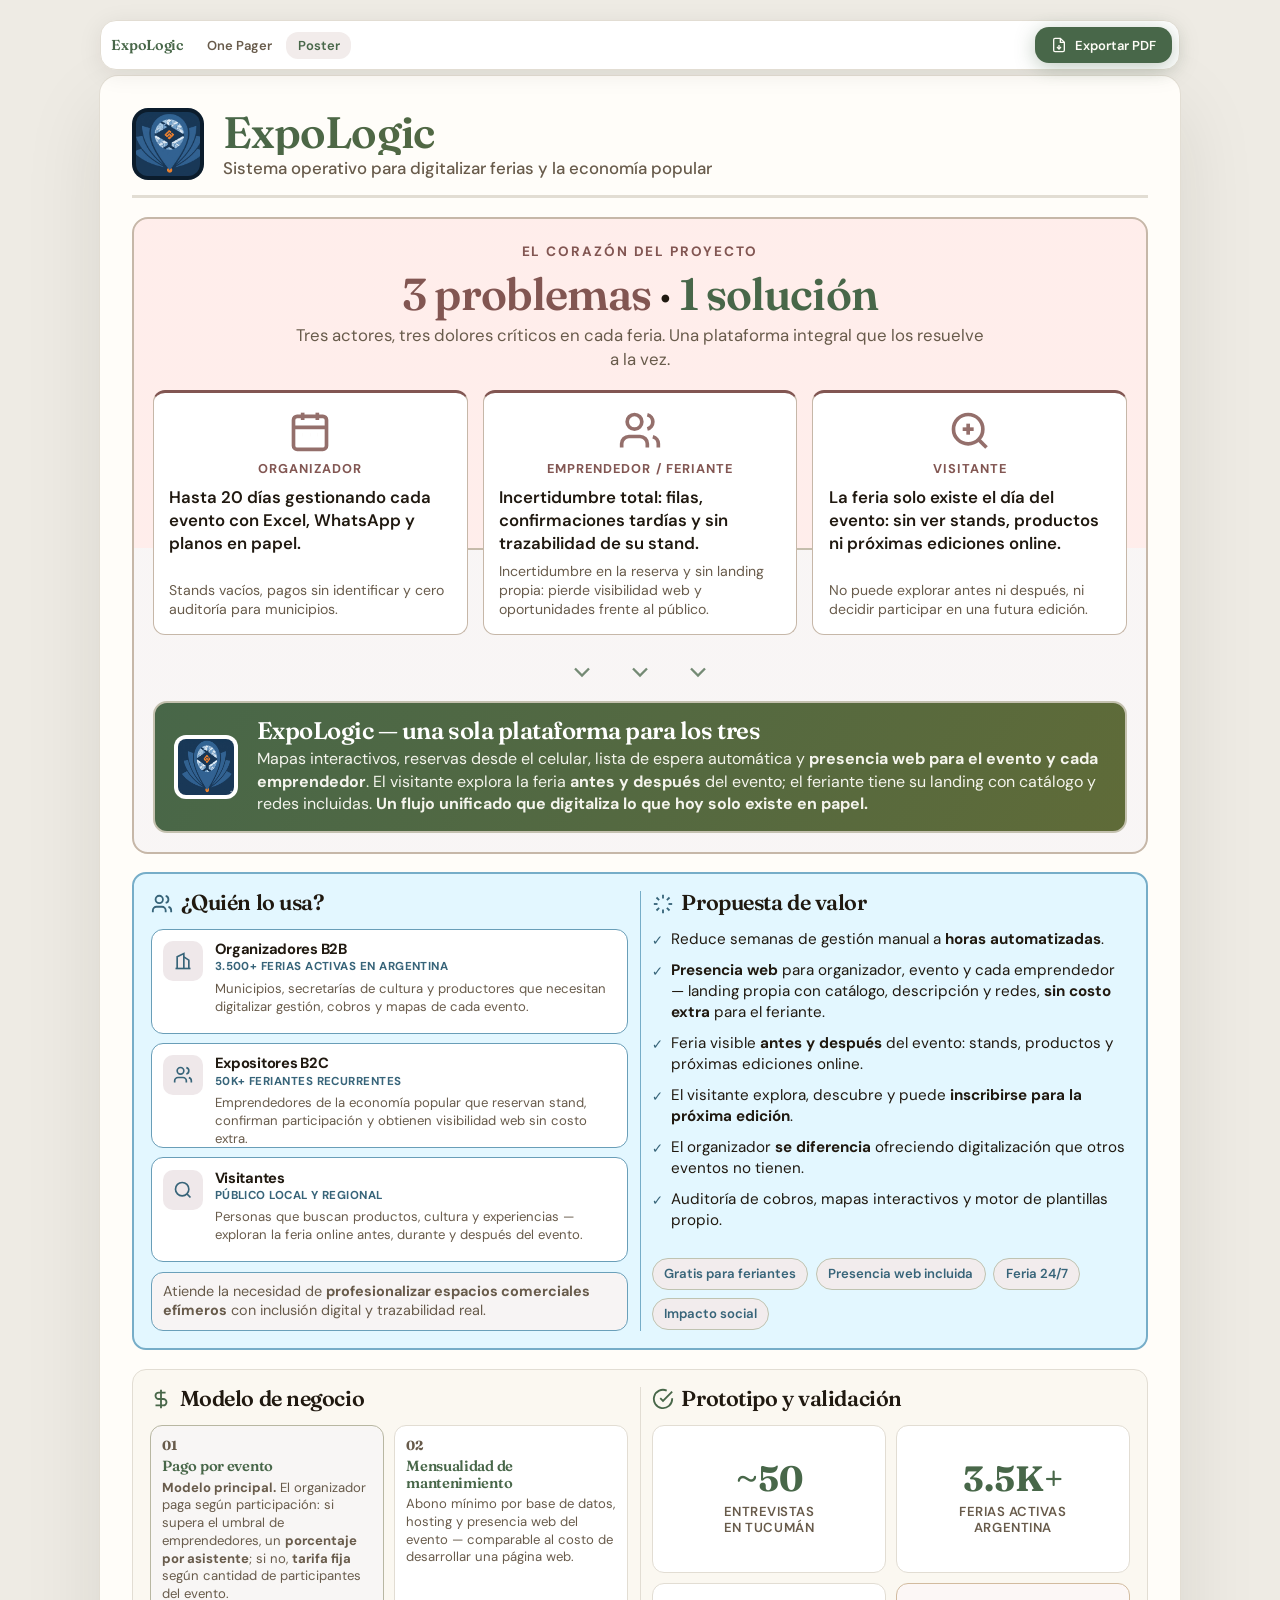
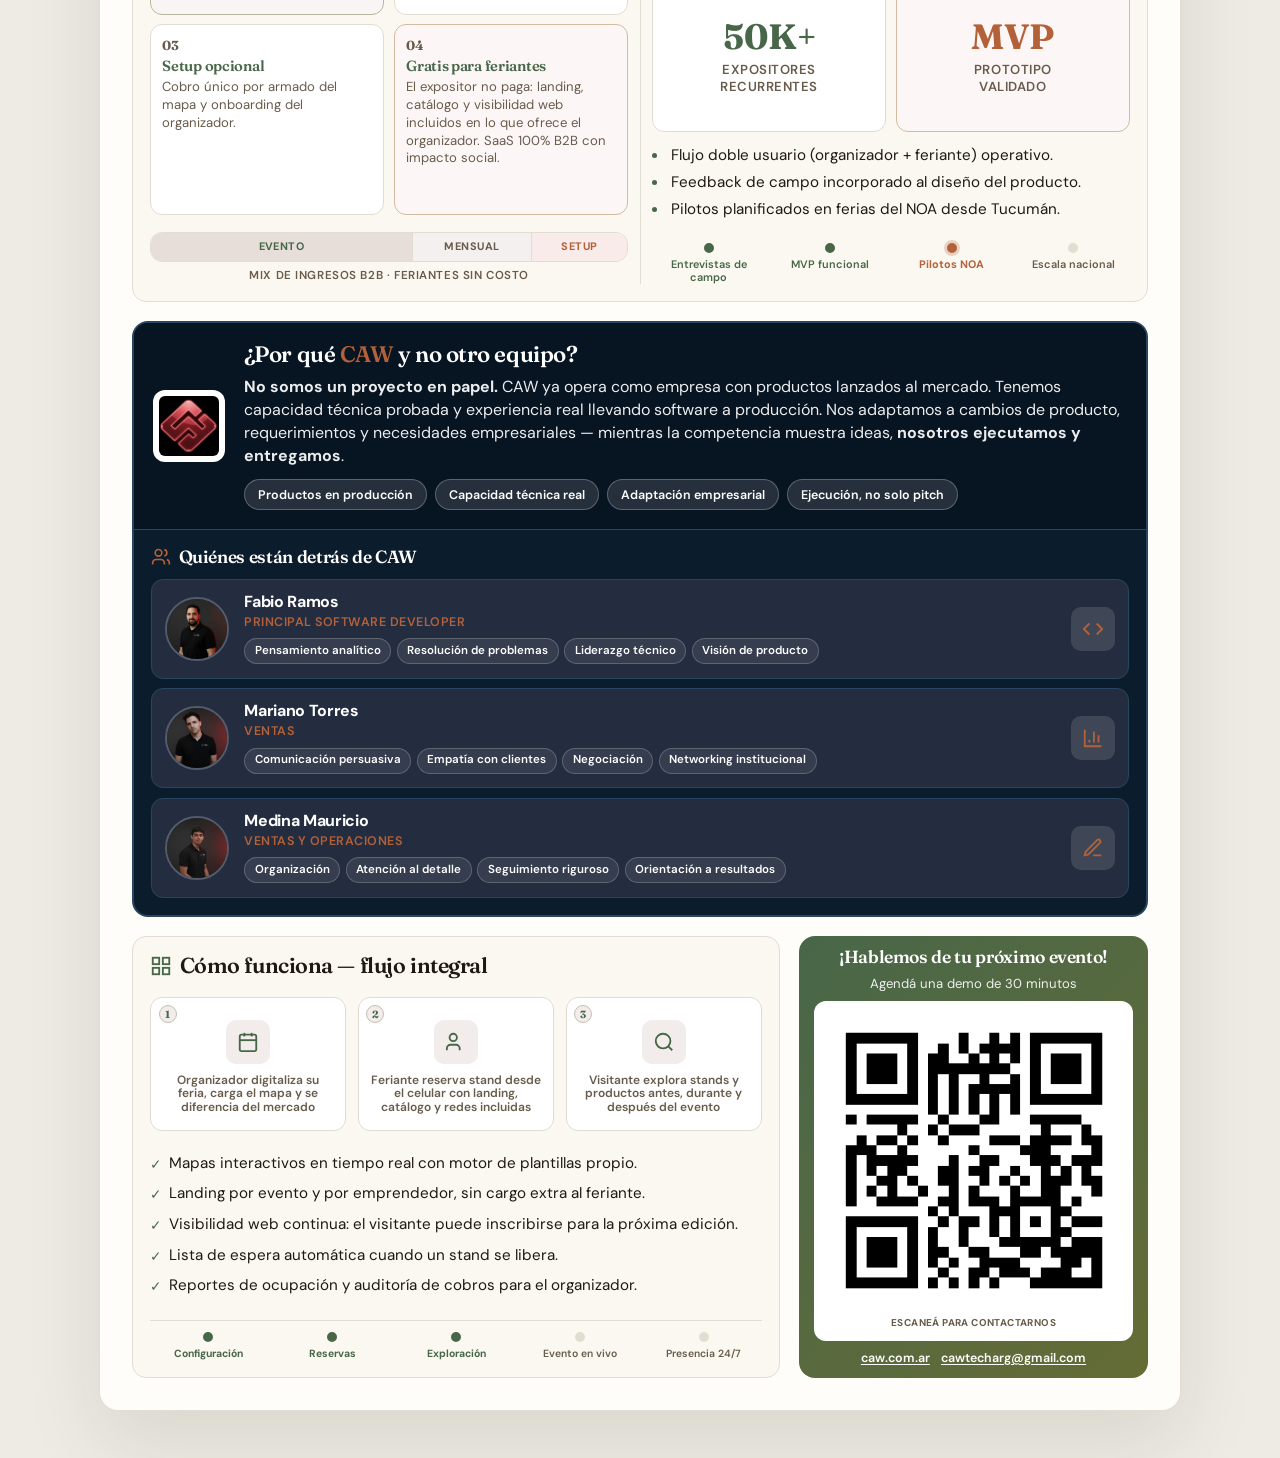
==== poster.html @ 7e73de03 "Add document navigation and export modal functionality for PDF generation Introduced a new navigatio" ====
<!DOCTYPE html>
<html lang="es">
<head>
  <meta charset="UTF-8" />
  <meta name="viewport" content="width=device-width, initial-scale=1.0" />
  <title>ExpoLogic — Poster | CAW</title>
  <meta name="description" content="Poster ExpoLogic: 3 problemas, 1 solución. Plataforma SaaS para digitalizar ferias y la economía popular." />
  <link rel="preconnect" href="https://fonts.googleapis.com" />
  <link rel="preconnect" href="https://fonts.gstatic.com" crossorigin />
  <link href="https://fonts.googleapis.com/css2?family=DM+Sans:ital,opsz,wght@0,9..40,400;0,9..40,500;0,9..40,600;0,9..40,700;1,9..40,400&family=Fraunces:opsz,wght@9..144,500;9..144,600;9..144,700&display=swap" rel="stylesheet" />
  <link rel="stylesheet" href="poster.css" />
  <link rel="stylesheet" href="doc-toolbar.css" />
</head>
<body class="doc-page doc-page--poster">
  <nav class="doc-nav no-print" aria-label="Navegación ExpoLogic">
    <div class="doc-nav__inner">
      <a href="index.html" class="doc-nav__brand">ExpoLogic</a>
      <div class="doc-nav__links">
        <a href="index.html" class="doc-nav__link">One Pager</a>
        <a href="poster.html" class="doc-nav__link doc-nav__link--active">Poster</a>
      </div>
      <button type="button" class="doc-btn doc-btn--primary doc-nav__export" id="openExportModal" aria-haspopup="dialog">
        <svg width="16" height="16" viewBox="0 0 24 24" fill="none" stroke="currentColor" stroke-width="2" aria-hidden="true">
          <path d="M14 2H6a2 2 0 0 0-2 2v16a2 2 0 0 0 2 2h12a2 2 0 0 0 2-2V8z"/>
          <polyline points="14 2 14 8 20 8"/>
          <line x1="12" y1="18" x2="12" y2="12"/>
          <polyline points="9 15 12 18 15 15"/>
        </svg>
        Exportar PDF
      </button>
    </div>
  </nav>

  <div class="export-modal no-print" id="exportModal" hidden aria-hidden="true">
    <div class="export-modal__backdrop" data-close-modal aria-hidden="true"></div>
    <div class="export-modal__dialog" role="dialog" aria-modal="true" aria-labelledby="exportModalTitle">
      <h2 class="export-modal__title" id="exportModalTitle">Exportar a PDF</h2>
      <p class="export-modal__lead">Seleccioná qué documento querés imprimir o guardar como PDF.</p>
      <fieldset class="export-modal__options">
        <legend class="sr-only">Documento a exportar</legend>
        <label class="export-modal__option">
          <input type="radio" name="exportTarget" value="one-pager" />
          <span class="export-modal__option-text">
            <strong>One Pager</strong>
            <span>Formato A4 · Resumen ejecutivo</span>
          </span>
        </label>
        <label class="export-modal__option">
          <input type="radio" name="exportTarget" value="poster" />
          <span class="export-modal__option-text">
            <strong>Poster</strong>
            <span>80×110 cm · Presentación visual</span>
          </span>
        </label>
        <label class="export-modal__option">
          <input type="radio" name="exportTarget" value="both" />
          <span class="export-modal__option-text">
            <strong>Ambos documentos</strong>
            <span>Imprime el One Pager y el Poster en secuencia</span>
          </span>
        </label>
      </fieldset>
      <div class="export-modal__actions">
        <button type="button" class="doc-btn doc-btn--secondary" data-close-modal>Cerrar</button>
        <button type="button" class="doc-btn doc-btn--primary" id="confirmExport">Descargar</button>
      </div>
    </div>
  </div>

  <div class="doc-viewport doc-viewport--poster">
    <main class="poster" id="poster">

      <!-- 1. Nombre del proyecto + Equipo -->
      <header class="poster-header reveal">
        <div class="poster-header__logo-wrap">
          <img src="assets/logo.png" alt="Logo ExpoLogic" class="poster-header__logo" width="64" height="64" decoding="sync" />
        </div>
        <div class="poster-header__brand">
          <h1 class="poster-header__title">ExpoLogic</h1>
          <p class="poster-header__tagline">Sistema operativo para digitalizar ferias y la economía popular</p>
        </div>
      </header>

      <!-- 2. HERO: 3 problemas · 1 solución -->
      <section class="hero-problems reveal" aria-labelledby="hero-problems-heading">
        <span class="hero-problems__badge">El corazón del proyecto</span>
        <h2 id="hero-problems-heading" class="hero-problems__headline">
          <em>3 problemas</em> · <strong class="hero-problems__solution">1 solución</strong>
        </h2>
        <p class="hero-problems__sub">
          Tres actores, tres dolores críticos en cada feria. Una plataforma integral que los resuelve a la vez.
        </p>

        <div class="problems-grid">
          <article class="problem-card">
            <svg class="problem-card__icon" viewBox="0 0 24 24" fill="none" stroke="currentColor" stroke-width="2" aria-hidden="true">
              <rect x="3" y="4" width="18" height="18" rx="2"/><path d="M16 2v4"/><path d="M8 2v4"/><path d="M3 10h18"/><path d="M8 14h.01"/><path d="M12 14h.01"/><path d="M16 14h.01"/>
            </svg>
            <p class="problem-card__role">Organizador</p>
            <p class="problem-card__pain">Hasta 20 días gestionando cada evento con Excel, WhatsApp y planos en papel.</p>
            <p class="problem-card__detail">Stands vacíos, pagos sin identificar y cero auditoría para municipios.</p>
          </article>

          <article class="problem-card">
            <svg class="problem-card__icon" viewBox="0 0 24 24" fill="none" stroke="currentColor" stroke-width="2" aria-hidden="true">
              <path d="M16 21v-2a4 4 0 0 0-4-4H6a4 4 0 0 0-4 4v2"/><circle cx="9" cy="7" r="4"/><path d="M22 21v-2a4 4 0 0 0-3-3.87"/><path d="M16 3.13a4 4 0 0 1 0 7.75"/>
            </svg>
            <p class="problem-card__role">Emprendedor / Feriante</p>
            <p class="problem-card__pain">Incertidumbre total: filas, confirmaciones tardías y sin trazabilidad de su stand.</p>
            <p class="problem-card__detail">Incertidumbre en la reserva y sin landing propia: pierde visibilidad web y oportunidades frente al público.</p>
          </article>

          <article class="problem-card">
            <svg class="problem-card__icon" viewBox="0 0 24 24" fill="none" stroke="currentColor" stroke-width="2" aria-hidden="true">
              <circle cx="11" cy="11" r="8"/><path d="m21 21-4.3-4.3"/><path d="M11 8v6"/><path d="M8 11h6"/>
            </svg>
            <p class="problem-card__role">Visitante</p>
            <p class="problem-card__pain">La feria solo existe el día del evento: sin ver stands, productos ni próximas ediciones online.</p>
            <p class="problem-card__detail">No puede explorar antes ni después, ni decidir participar en una futura edición.</p>
          </article>
        </div>

        <div class="solution-converge" aria-label="Solución integral">
          <div class="converge-arrows" aria-hidden="true">
            <svg viewBox="0 0 24 24" fill="none" stroke="currentColor" stroke-width="2"><path d="m6 9 6 6 6-6"/></svg>
            <svg viewBox="0 0 24 24" fill="none" stroke="currentColor" stroke-width="2"><path d="m6 9 6 6 6-6"/></svg>
            <svg viewBox="0 0 24 24" fill="none" stroke="currentColor" stroke-width="2"><path d="m6 9 6 6 6-6"/></svg>
          </div>
          <div class="solution-hub">
            <img src="assets/logo.png" alt="" class="solution-hub__logo" width="64" height="64" aria-hidden="true" />
            <div>
              <h3 class="solution-hub__title">ExpoLogic — una sola plataforma para los tres</h3>
              <p class="solution-hub__text">
                Mapas interactivos, reservas desde el celular, lista de espera automática y <strong>presencia web para el evento y cada emprendedor</strong>.
                El visitante explora la feria <strong>antes y después</strong> del evento; el feriante tiene su landing con catálogo y redes incluidas.
                <strong>Un flujo unificado que digitaliza lo que hoy solo existe en papel.</strong>
              </p>
            </div>
          </div>
        </div>
      </section>

      <!-- 3. Audiencia + Propuesta de valor (unificado) -->
      <section class="audience-value reveal" aria-labelledby="users-heading">
        <div class="audience-value__col" aria-labelledby="users-heading">
          <h2 id="users-heading" class="audience-value__title">
            <svg class="icon" viewBox="0 0 24 24" fill="none" stroke="currentColor" stroke-width="2" aria-hidden="true"><path d="M16 21v-2a4 4 0 0 0-4-4H6a4 4 0 0 0-4 4v2"/><circle cx="9" cy="7" r="4"/><path d="M22 21v-2a4 4 0 0 0-3-3.87"/><path d="M16 3.13a4 4 0 0 1 0 7.75"/></svg>
            ¿Quién lo usa?
          </h2>
          <div class="audience-cards">
            <article class="audience-card">
              <span class="audience-card__icon" aria-hidden="true">
                <svg viewBox="0 0 24 24" fill="none" stroke="currentColor" stroke-width="2"><path d="M3 21h18"/><path d="M5 21V7l8-4v18"/><path d="M19 21V11l-6-4"/><path d="M9 9v.01"/><path d="M9 12v.01"/><path d="M9 15v.01"/><path d="M9 18v.01"/></svg>
              </span>
              <div class="audience-card__body">
                <h3 class="audience-card__title">Organizadores B2B</h3>
                <p class="audience-card__stat">3.500+ ferias activas en Argentina</p>
                <p class="audience-card__desc">Municipios, secretarías de cultura y productores que necesitan digitalizar gestión, cobros y mapas de cada evento.</p>
              </div>
            </article>
            <article class="audience-card">
              <span class="audience-card__icon" aria-hidden="true">
                <svg viewBox="0 0 24 24" fill="none" stroke="currentColor" stroke-width="2"><path d="M16 21v-2a4 4 0 0 0-4-4H6a4 4 0 0 0-4 4v2"/><circle cx="9" cy="7" r="4"/><path d="M22 21v-2a4 4 0 0 0-3-3.87"/><path d="M16 3.13a4 4 0 0 1 0 7.75"/></svg>
              </span>
              <div class="audience-card__body">
                <h3 class="audience-card__title">Expositores B2C</h3>
                <p class="audience-card__stat">50K+ feriantes recurrentes</p>
                <p class="audience-card__desc">Emprendedores de la economía popular que reservan stand, confirman participación y obtienen visibilidad web sin costo extra.</p>
              </div>
            </article>
            <article class="audience-card">
              <span class="audience-card__icon" aria-hidden="true">
                <svg viewBox="0 0 24 24" fill="none" stroke="currentColor" stroke-width="2"><circle cx="11" cy="11" r="8"/><path d="m21 21-4.3-4.3"/></svg>
              </span>
              <div class="audience-card__body">
                <h3 class="audience-card__title">Visitantes</h3>
                <p class="audience-card__stat">Público local y regional</p>
                <p class="audience-card__desc">Personas que buscan productos, cultura y experiencias — exploran la feria online antes, durante y después del evento.</p>
              </div>
            </article>
          </div>
          <p class="audience-value__lead">
            Atiende la necesidad de <strong>profesionalizar espacios comerciales efímeros</strong> con inclusión digital y trazabilidad real.
          </p>
        </div>

        <div class="audience-value__divider" aria-hidden="true"></div>

        <div class="audience-value__col" aria-labelledby="value-heading">
          <h2 id="value-heading" class="audience-value__title">
            <svg class="icon" viewBox="0 0 24 24" fill="none" stroke="currentColor" stroke-width="2" aria-hidden="true"><path d="M12 2v4"/><path d="m4.93 4.93 2.83 2.83"/><path d="M2 12h4"/><path d="m4.93 19.07 2.83-2.83"/><path d="M12 18v4"/><path d="m19.07 19.07-2.83-2.83"/><path d="M22 12h-4"/><path d="m19.07 4.93-2.83 2.83"/></svg>
            Propuesta de valor
          </h2>
          <ul class="bullet-list bullet-list--check bullet-list--audience">
            <li>Reduce semanas de gestión manual a <strong>horas automatizadas</strong>.</li>
            <li><strong>Presencia web</strong> para organizador, evento y cada emprendedor — landing propia con catálogo, descripción y redes, <strong>sin costo extra</strong> para el feriante.</li>
            <li>Feria visible <strong>antes y después</strong> del evento: stands, productos y próximas ediciones online.</li>
            <li>El visitante explora, descubre y puede <strong>inscribirse para la próxima edición</strong>.</li>
            <li>El organizador <strong>se diferencia</strong> ofreciendo digitalización que otros eventos no tienen.</li>
            <li>Auditoría de cobros, mapas interactivos y motor de plantillas propio.</li>
          </ul>
          <div class="value-chips value-chips--audience">
            <span class="value-chip">Gratis para feriantes</span>
            <span class="value-chip">Presencia web incluida</span>
            <span class="value-chip">Feria 24/7</span>
            <span class="value-chip">Impacto social</span>
          </div>
        </div>
      </section>

      <!-- 4. Modelo de negocio + Validación (unificado) -->
      <section class="biz-validation reveal" aria-labelledby="business-heading">
        <div class="biz-validation__col" aria-labelledby="business-heading">
          <h2 id="business-heading" class="biz-validation__title">
            <svg class="icon" viewBox="0 0 24 24" fill="none" stroke="currentColor" stroke-width="2" aria-hidden="true"><path d="M12 2v20M17 5H9.5a3.5 3.5 0 0 0 0 7h5a3.5 3.5 0 0 1 0 7H6"/></svg>
            Modelo de negocio
          </h2>
          <div class="biz-grid biz-grid--balanced">
            <div class="biz-item biz-item--primary">
              <p class="biz-item__num">01</p>
              <h4>Pago por evento</h4>
              <p><strong>Modelo principal.</strong> El organizador paga según participación: si supera el umbral de emprendedores, un <strong>porcentaje por asistente</strong>; si no, <strong>tarifa fija</strong> según cantidad de participantes del evento.</p>
            </div>
            <div class="biz-item">
              <p class="biz-item__num">02</p>
              <h4>Mensualidad de mantenimiento</h4>
              <p>Abono mínimo por base de datos, hosting y presencia web del evento — comparable al costo de desarrollar una página web.</p>
            </div>
            <div class="biz-item">
              <p class="biz-item__num">03</p>
              <h4>Setup opcional</h4>
              <p>Cobro único por armado del mapa y onboarding del organizador.</p>
            </div>
            <div class="biz-item biz-item--free">
              <p class="biz-item__num">04</p>
              <h4>Gratis para feriantes</h4>
              <p>El expositor no paga: landing, catálogo y visibilidad web incluidos en lo que ofrece el organizador. SaaS 100% B2B con impacto social.</p>
            </div>
          </div>
          <div class="revenue-flow" aria-hidden="true">
            <div class="revenue-flow__bar">
              <span class="revenue-flow__segment revenue-flow__segment--primary" style="--w: 55%">Evento</span>
              <span class="revenue-flow__segment" style="--w: 25%">Mensual</span>
              <span class="revenue-flow__segment revenue-flow__segment--setup" style="--w: 20%">Setup</span>
            </div>
            <p class="revenue-flow__caption">Mix de ingresos B2B · Feriantes sin costo</p>
          </div>
        </div>

        <div class="biz-validation__divider" aria-hidden="true"></div>

        <div class="biz-validation__col" aria-labelledby="validation-heading">
          <h2 id="validation-heading" class="biz-validation__title">
            <svg class="icon" viewBox="0 0 24 24" fill="none" stroke="currentColor" stroke-width="2" aria-hidden="true"><path d="M22 11.08V12a10 10 0 1 1-5.93-9.14"/><polyline points="22 4 12 14.01 9 11.01"/></svg>
            Prototipo y validación
          </h2>
          <div class="stats-row stats-row--compact">
            <div class="stat-box">
              <p class="stat-box__value">~50</p>
              <p class="stat-box__label">Entrevistas<br />en Tucumán</p>
            </div>
            <div class="stat-box">
              <p class="stat-box__value">3.5K+</p>
              <p class="stat-box__label">Ferias activas<br />Argentina</p>
            </div>
            <div class="stat-box">
              <p class="stat-box__value">50K+</p>
              <p class="stat-box__label">Expositores<br />recurrentes</p>
            </div>
            <div class="stat-box stat-box--accent">
              <p class="stat-box__value">MVP</p>
              <p class="stat-box__label">Prototipo<br />validado</p>
            </div>
          </div>
          <ul class="bullet-list bullet-list--compact">
            <li>Flujo doble usuario (organizador + feriante) operativo.</li>
            <li>Feedback de campo incorporado al diseño del producto.</li>
            <li>Pilotos planificados en ferias del NOA desde Tucumán.</li>
          </ul>
          <div class="validation-ladder" aria-hidden="true">
            <div class="validation-ladder__step validation-ladder__step--done">
              <span class="validation-ladder__dot"></span>
              <span>Entrevistas de campo</span>
            </div>
            <div class="validation-ladder__step validation-ladder__step--done">
              <span class="validation-ladder__dot"></span>
              <span>MVP funcional</span>
            </div>
            <div class="validation-ladder__step validation-ladder__step--active">
              <span class="validation-ladder__dot"></span>
              <span>Pilotos NOA</span>
            </div>
            <div class="validation-ladder__step">
              <span class="validation-ladder__dot"></span>
              <span>Escala nacional</span>
            </div>
          </div>
        </div>
      </section>

      <!-- 5. CAW: diferenciador + equipo (unificado) -->
      <section class="caw-unified reveal" aria-labelledby="caw-edge-heading">
        <header class="caw-unified__header">
          <img src="assets/logo-caw.png" alt="" class="caw-unified__logo" width="72" height="72" aria-hidden="true" />
          <div>
            <h2 id="caw-edge-heading" class="caw-unified__title">¿Por qué <span>CAW</span> y no otro equipo?</h2>
            <p class="caw-unified__text">
              <strong>No somos un proyecto en papel.</strong> CAW ya opera como empresa con productos lanzados al mercado.
              Tenemos capacidad técnica probada y experiencia real llevando software a producción.
              Nos adaptamos a cambios de producto, requerimientos y necesidades empresariales —
              mientras la competencia muestra ideas, <strong>nosotros ejecutamos y entregamos</strong>.
            </p>
            <div class="caw-unified__pills">
              <span class="caw-unified__pill">Productos en producción</span>
              <span class="caw-unified__pill">Capacidad técnica real</span>
              <span class="caw-unified__pill">Adaptación empresarial</span>
              <span class="caw-unified__pill">Ejecución, no solo pitch</span>
            </div>
          </div>
        </header>

        <div class="caw-unified__body">
          <div class="caw-unified__people" aria-labelledby="people-heading">
            <h3 id="people-heading" class="caw-unified__subtitle">
              <svg class="icon" viewBox="0 0 24 24" fill="none" stroke="currentColor" stroke-width="2" aria-hidden="true"><path d="M16 21v-2a4 4 0 0 0-4-4H6a4 4 0 0 0-4 4v2"/><circle cx="9" cy="7" r="4"/><path d="M22 21v-2a4 4 0 0 0-3-3.87"/><path d="M16 3.13a4 4 0 0 1 0 7.75"/></svg>
              Quiénes están detrás de CAW
            </h3>
            <div class="people-cards">
              <article class="people-card">
                <img src="assets/fabio-ramos.webp" alt="Fabio Ramos" class="people-card__photo" width="64" height="64" decoding="async" />
                <div class="people-card__info">
                  <h4>Fabio Ramos</h4>
                  <p class="people-card__role">Principal Software Developer</p>
                  <div class="people-card__tags">
                    <span>Pensamiento analítico</span>
                    <span>Resolución de problemas</span>
                    <span>Liderazgo técnico</span>
                    <span>Visión de producto</span>
                  </div>
                </div>
                <span class="people-card__role-icon" aria-hidden="true">
                  <svg viewBox="0 0 24 24" fill="none" stroke="currentColor" stroke-width="2"><polyline points="16 18 22 12 16 6"/><polyline points="8 6 2 12 8 18"/></svg>
                </span>
              </article>
              <article class="people-card">
                <img src="assets/mariano-torres.webp" alt="Mariano Torres" class="people-card__photo" width="64" height="64" decoding="async" />
                <div class="people-card__info">
                  <h4>Mariano Torres</h4>
                  <p class="people-card__role">Ventas</p>
                  <div class="people-card__tags">
                    <span>Comunicación persuasiva</span>
                    <span>Empatía con clientes</span>
                    <span>Negociación</span>
                    <span>Networking institucional</span>
                  </div>
                </div>
                <span class="people-card__role-icon" aria-hidden="true">
                  <svg viewBox="0 0 24 24" fill="none" stroke="currentColor" stroke-width="2"><path d="M3 3v18h18"/><path d="M18 17V9"/><path d="M13 17V5"/><path d="M8 17v-3"/></svg>
                </span>
              </article>
              <article class="people-card">
                <img src="assets/mauricio-medina.webp" alt="Medina Mauricio" class="people-card__photo" width="64" height="64" decoding="async" />
                <div class="people-card__info">
                  <h4>Medina Mauricio</h4>
                  <p class="people-card__role">Ventas y Operaciones</p>
                  <div class="people-card__tags">
                    <span>Organización</span>
                    <span>Atención al detalle</span>
                    <span>Seguimiento riguroso</span>
                    <span>Orientación a resultados</span>
                  </div>
                </div>
                <span class="people-card__role-icon" aria-hidden="true">
                  <svg viewBox="0 0 24 24" fill="none" stroke="currentColor" stroke-width="2"><path d="M12 20h9"/><path d="M16.5 3.5a2.12 2.12 0 0 1 3 3L7 19l-4 1 1-4Z"/></svg>
                </span>
              </article>
            </div>
          </div>
        </div>
      </section>

      <!-- 7. Prototipo visual + CTA -->
      <div class="bottom-section reveal">
        <section class="poster-block poster-block--flow" aria-labelledby="prototype-heading">
          <h2 id="prototype-heading" class="poster-block__title">
            <svg class="icon" viewBox="0 0 24 24" fill="none" stroke="currentColor" stroke-width="2" aria-hidden="true"><rect x="3" y="3" width="7" height="7"/><rect x="14" y="3" width="7" height="7"/><rect x="3" y="14" width="7" height="7"/><rect x="14" y="14" width="7" height="7"/></svg>
            Cómo funciona — flujo integral
          </h2>
          <div class="prototype-visual">
            <div class="prototype-card">
              <span class="prototype-card__step">1</span>
              <span class="prototype-card__icon" aria-hidden="true">
                <svg viewBox="0 0 24 24" fill="none" stroke="currentColor" stroke-width="2"><rect x="3" y="4" width="18" height="18" rx="2"/><path d="M16 2v4"/><path d="M8 2v4"/><path d="M3 10h18"/></svg>
              </span>
              <span class="prototype-card__text">Organizador digitaliza su feria, carga el mapa y se diferencia del mercado</span>
            </div>
            <div class="prototype-card">
              <span class="prototype-card__step">2</span>
              <span class="prototype-card__icon" aria-hidden="true">
                <svg viewBox="0 0 24 24" fill="none" stroke="currentColor" stroke-width="2"><path d="M16 21v-2a4 4 0 0 0-4-4H6a4 4 0 0 0-4 4v2"/><circle cx="9" cy="7" r="4"/></svg>
              </span>
              <span class="prototype-card__text">Feriante reserva stand desde el celular con landing, catálogo y redes incluidas</span>
            </div>
            <div class="prototype-card">
              <span class="prototype-card__step">3</span>
              <span class="prototype-card__icon" aria-hidden="true">
                <svg viewBox="0 0 24 24" fill="none" stroke="currentColor" stroke-width="2"><circle cx="11" cy="11" r="8"/><path d="m21 21-4.3-4.3"/></svg>
              </span>
              <span class="prototype-card__text">Visitante explora stands y productos antes, durante y después del evento</span>
            </div>
          </div>
          <ul class="bullet-list bullet-list--check prototype-features">
            <li>Mapas interactivos en tiempo real con motor de plantillas propio.</li>
            <li>Landing por evento y por emprendedor, sin cargo extra al feriante.</li>
            <li>Visibilidad web continua: el visitante puede inscribirse para la próxima edición.</li>
            <li>Lista de espera automática cuando un stand se libera.</li>
            <li>Reportes de ocupación y auditoría de cobros para el organizador.</li>
          </ul>
          <div class="flow-pipeline" aria-hidden="true">
            <div class="flow-pipeline__step flow-pipeline__step--active">
              <span class="flow-pipeline__dot"></span>
              <span>Configuración</span>
            </div>
            <div class="flow-pipeline__step flow-pipeline__step--active">
              <span class="flow-pipeline__dot"></span>
              <span>Reservas</span>
            </div>
            <div class="flow-pipeline__step flow-pipeline__step--active">
              <span class="flow-pipeline__dot"></span>
              <span>Exploración</span>
            </div>
            <div class="flow-pipeline__step">
              <span class="flow-pipeline__dot"></span>
              <span>Evento en vivo</span>
            </div>
            <div class="flow-pipeline__step">
              <span class="flow-pipeline__dot"></span>
              <span>Presencia 24/7</span>
            </div>
          </div>
        </section>

        <footer class="poster-cta" aria-labelledby="cta-heading">
          <h2 id="cta-heading" class="poster-cta__title">¡Hablemos de tu próximo evento!</h2>
          <p class="poster-cta__sub">Agendá una demo de 30 minutos</p>
          <a href="https://wa.link/gwodju" class="poster-cta__qr" target="_blank" rel="noopener noreferrer" aria-label="Contacto por WhatsApp">
            <img src="assets/qr-contact.png" alt="QR WhatsApp" width="240" height="240" decoding="sync" />
            <span>Escaneá para contactarnos</span>
          </a>
          <div class="poster-cta__links">
            <a href="https://www.caw.com.ar/" target="_blank" rel="noopener">caw.com.ar</a>
            <a href="mailto:cawtecharg@gmail.com">cawtecharg@gmail.com</a>
          </div>
        </footer>
      </div>

    </main>
  </div>

  <script src="poster.js"></script>
  <script src="doc-nav.js"></script>
</body>
</html>
---- poster.css ----
/* ExpoLogic Poster — 80cm × 110cm vertical */
:root {
  --background: oklch(0.995 0.006 95);
  --foreground: oklch(0.22 0.02 75);
  --card: oklch(0.98 0.01 92);
  --card-foreground: oklch(0.22 0.02 75);
  --primary: oklch(0.48 0.06 145);
  --primary-foreground: oklch(0.99 0.008 95);
  --secondary: oklch(0.95 0.015 90);
  --muted-foreground: oklch(0.48 0.03 75);
  --accent: oklch(0.58 0.12 45);
  --danger: oklch(0.50 0.06 25);
  --danger-bg: oklch(0.965 0.025 25);
  --danger-border: color-mix(in oklch, var(--danger) 28%, var(--border));
  --success: var(--primary);
  --success-bg: color-mix(in oklch, var(--primary) 5%, white);
  --success-border: color-mix(in oklch, var(--primary) 22%, var(--border));
  --caw-dark: oklch(0.22 0.04 250);
  --caw-dark-border: oklch(0.38 0.06 250);
  --audience-bg: oklch(0.965 0.025 230);
  --audience-border: oklch(0.72 0.07 230);
  --audience-accent: oklch(0.48 0.06 230);
  --border: oklch(0.9 0.015 85);
  --radius: 0.75rem;
  --font-sans: "DM Sans", system-ui, sans-serif;
  --font-serif: "Fraunces", Georgia, serif;
  --page-width: 800mm;
  --page-height: 1100mm;
  --page-padding: 22mm;
  --section-gap: 5mm;
  --screen-poster-width: min(calc(100vw - 48px), 1080px);
}

*,
*::before,
*::after {
  box-sizing: border-box;
  margin: 0;
  padding: 0;
}

html {
  color-scheme: light;
}

body {
  font-family: var(--font-sans);
  font-size: 20px;
  line-height: 1.45;
  color: var(--foreground);
  background: oklch(0.94 0.01 90);
  min-height: 100vh;
  -webkit-font-smoothing: antialiased;
}

h1, h2, h3, h4 {
  font-family: var(--font-serif);
  font-weight: 600;
  letter-spacing: -0.02em;
  line-height: 1.12;
}

a {
  color: var(--primary);
  text-decoration: none;
}

a:hover {
  color: var(--accent);
}

img {
  display: block;
  max-width: 100%;
  height: auto;
}

ul {
  list-style: none;
}

/* Main poster canvas */
.poster {
  position: relative;
  width: var(--page-width);
  max-width: 100%;
  padding: var(--page-padding);
  background: var(--background);
  display: grid;
  grid-template-rows: auto;
  gap: var(--section-gap);
  overflow: visible;
}

/* Reveal */
.reveal {
  opacity: 0;
  transform: translateY(12px);
  transition: opacity 0.6s ease, transform 0.6s ease;
}

.reveal.is-visible {
  opacity: 1;
  transform: translateY(0);
}

/* ── Header ── */
.poster-header {
  display: flex;
  align-items: center;
  gap: 5mm;
  padding-bottom: 4mm;
  border-bottom: 3px solid var(--border);
  min-width: 0;
}

.poster-header__logo-wrap {
  padding: 4px;
  background: oklch(0.22 0.04 250);
  border-radius: calc(var(--radius) + 4px);
  flex-shrink: 0;
}

.poster-header__logo {
  width: 64px;
  height: 64px;
  border-radius: var(--radius);
  object-fit: cover;
}

.poster-header__brand {
  flex: 1;
  min-width: 0;
}

.poster-header__title {
  font-size: 2.75rem;
  color: var(--primary);
  background: linear-gradient(135deg, var(--primary), color-mix(in oklch, var(--primary) 65%, var(--accent)));
  -webkit-background-clip: text;
  background-clip: text;
  -webkit-text-fill-color: transparent;
  margin-bottom: 1mm;
  line-height: 1.05;
}

.poster-header__tagline {
  font-size: 1.05rem;
  font-weight: 500;
  color: var(--muted-foreground);
  white-space: nowrap;
  line-height: 1.25;
}

.poster-header__meta {
  display: flex;
  flex-direction: row;
  align-items: center;
  gap: 3mm;
  flex-shrink: 0;
  min-width: 0;
}

.poster-header__meta-text {
  text-align: left;
  min-width: 0;
}

.poster-header__caw-logo-wrap {
  width: 48px;
  height: 48px;
  border-radius: 50%;
  overflow: hidden;
  background: white;
  border: 2px solid var(--border);
  flex-shrink: 0;
}

.poster-header__team-name {
  font-size: 0.88rem;
  font-weight: 700;
  color: var(--accent);
  text-transform: uppercase;
  letter-spacing: 0.06em;
  margin-bottom: 0.5mm;
  line-height: 1.2;
}

.poster-header__institution {
  font-size: 0.78rem;
  color: var(--muted-foreground);
  line-height: 1.3;
  white-space: nowrap;
}

.poster-header__caw-logo {
  width: 100%;
  height: 100%;
  object-fit: cover;
}

/* ── Hero: 3 problemas · 1 solución ── */
.hero-problems {
  position: relative;
  padding: 6mm 5mm 5mm;
  background: linear-gradient(
    180deg,
    var(--danger-bg) 0%,
    var(--danger-bg) 52%,
    var(--success-bg) 52%,
    var(--success-bg) 100%
  );
  border: 2px solid var(--danger-border);
  border-radius: calc(var(--radius) + 4px);
  overflow: visible;
  min-width: 0;
}

.hero-problems::before {
  content: "";
  position: absolute;
  left: 5mm;
  right: 5mm;
  top: 52%;
  height: 2px;
  background: linear-gradient(90deg, var(--danger-border), var(--success-border));
  pointer-events: none;
}

.hero-problems__badge {
  display: block;
  text-align: center;
  font-size: 0.85rem;
  font-weight: 700;
  text-transform: uppercase;
  letter-spacing: 0.14em;
  color: var(--danger);
  margin-bottom: 2mm;
}

.hero-problems__headline {
  text-align: center;
  font-size: 2.8rem;
  color: var(--foreground);
  margin-bottom: 1mm;
}

.hero-problems__headline em {
  font-style: normal;
  color: var(--danger);
}

.hero-problems__solution {
  font-weight: 600;
  color: var(--success);
}

.hero-problems__sub {
  text-align: center;
  font-size: 1.05rem;
  color: var(--muted-foreground);
  margin-bottom: 5mm;
  max-width: 58ch;
  margin-inline: auto;
}

.problems-grid {
  display: grid;
  grid-template-columns: repeat(3, minmax(0, 1fr));
  gap: 4mm;
  margin-bottom: 4mm;
  min-width: 0;
}

.problem-card {
  position: relative;
  padding: 4mm;
  background: white;
  border: 1px solid var(--danger-border);
  border-radius: var(--radius);
  border-top: 3px solid var(--danger);
  box-shadow: none;
  display: flex;
  flex-direction: column;
  gap: 2mm;
  min-width: 0;
  overflow-wrap: anywhere;
}

.problem-card__icon {
  width: 44px;
  height: 44px;
  align-self: center;
  color: var(--danger);
  opacity: 0.85;
}

.problem-card__role {
  font-size: 0.8rem;
  font-weight: 700;
  text-transform: uppercase;
  letter-spacing: 0.08em;
  color: var(--danger);
  text-align: center;
}

.problem-card__pain {
  font-size: 1.05rem;
  font-weight: 600;
  line-height: 1.35;
  flex: 1;
  color: var(--foreground);
}

.problem-card__detail {
  font-size: 0.88rem;
  color: var(--muted-foreground);
  line-height: 1.35;
}

/* Convergence diagram */
.solution-converge {
  position: relative;
  z-index: 1;
  display: grid;
  grid-template-columns: 1fr auto 1fr;
  align-items: center;
  gap: 3mm;
  padding-top: 2mm;
}

.converge-arrows {
  display: flex;
  justify-content: center;
  gap: 8mm;
  grid-column: 1 / -1;
  margin-bottom: 1mm;
}

.converge-arrows svg {
  width: 28px;
  height: 28px;
  color: var(--success);
  opacity: 0.75;
}

.solution-hub {
  grid-column: 1 / -1;
  display: grid;
  grid-template-columns: auto minmax(0, 1fr);
  align-items: center;
  gap: 5mm;
  padding: 4mm 5mm;
  background: linear-gradient(120deg, var(--primary), color-mix(in oklch, var(--primary) 75%, var(--accent)));
  border: 2px solid var(--success-border);
  border-radius: calc(var(--radius) + 2px);
  color: var(--primary-foreground);
  min-width: 0;
  box-shadow: none;
}

.solution-hub__logo {
  width: 64px;
  height: 64px;
  border-radius: var(--radius);
  background: white;
  padding: 4px;
}

.solution-hub__title {
  font-size: 1.5rem;
  color: white;
  margin-bottom: 1mm;
}

.solution-hub__text {
  font-size: 1rem;
  line-height: 1.4;
  opacity: 0.95;
}

.solution-hub__text strong {
  font-weight: 700;
}

/* Audience + value unified section */
.audience-value {
  display: grid;
  grid-template-columns: minmax(0, 1fr) 1px minmax(0, 1fr);
  gap: 0;
  align-items: stretch;
  padding: 4.5mm;
  background: var(--audience-bg);
  border: 2px solid var(--audience-border);
  border-radius: calc(var(--radius) + 2px);
  min-width: 0;
}

.audience-value__col {
  display: flex;
  flex-direction: column;
  gap: 2.5mm;
  min-width: 0;
  min-height: 0;
  padding: 0 3mm;
}

.audience-value__col:first-child {
  padding-left: 0;
}

.audience-value__col:last-child {
  padding-right: 0;
}

.audience-value__divider {
  width: 1px;
  background: var(--audience-border);
  align-self: stretch;
}

.audience-value__title {
  font-size: 1.35rem;
  margin-bottom: 1mm;
  color: var(--foreground);
  display: flex;
  align-items: center;
  gap: 2mm;
}

.audience-value__title .icon {
  width: 22px;
  height: 22px;
  color: var(--audience-accent);
  flex-shrink: 0;
}

.audience-value__lead {
  font-size: 0.9rem;
  color: var(--muted-foreground);
  margin-top: auto;
  margin-bottom: 0;
  line-height: 1.35;
  padding: 2.5mm 3mm;
  background: color-mix(in oklch, var(--audience-accent) 6%, white);
  border: 1px solid color-mix(in oklch, var(--audience-accent) 18%, var(--audience-border));
  border-radius: var(--radius);
}

.audience-cards {
  display: flex;
  flex-direction: column;
  gap: 2.5mm;
  flex: 1;
}

.audience-card {
  display: flex;
  align-items: flex-start;
  gap: 3mm;
  flex: 1;
  padding: 3mm;
  background: white;
  border: 1px solid color-mix(in oklch, var(--audience-accent) 20%, var(--audience-border));
  border-radius: var(--radius);
  min-height: 0;
}

.audience-card__icon {
  flex-shrink: 0;
  display: grid;
  place-items: center;
  width: 40px;
  height: 40px;
  border-radius: calc(var(--radius) - 2px);
  background: color-mix(in oklch, var(--audience-accent) 12%, white);
  color: var(--audience-accent);
}

.audience-card__icon svg {
  width: 20px;
  height: 20px;
}

.audience-card__body {
  min-width: 0;
}

.audience-card__title {
  font-family: var(--font-sans);
  font-size: 0.92rem;
  font-weight: 700;
  color: var(--foreground);
  margin-bottom: 0.5mm;
}

.audience-card__stat {
  font-size: 0.72rem;
  font-weight: 700;
  text-transform: uppercase;
  letter-spacing: 0.04em;
  color: var(--audience-accent);
  margin-bottom: 1mm;
}

.audience-card__desc {
  font-size: 0.82rem;
  color: var(--muted-foreground);
  line-height: 1.35;
}

.bullet-list--audience li::before {
  background: var(--audience-accent);
}

.bullet-list--audience.bullet-list--check li::before {
  color: var(--audience-accent);
}

.value-chips--audience .value-chip {
  background: color-mix(in oklch, var(--audience-accent) 10%, white);
  color: var(--audience-accent);
  border-color: color-mix(in oklch, var(--audience-accent) 22%, var(--border));
}

/* ── Two-column rows ── */
.poster-row {
  display: grid;
  grid-template-columns: minmax(0, 1fr) minmax(0, 1fr);
  gap: var(--section-gap);
  min-width: 0;
}

.poster-block {
  background: var(--card);
  border: 1px solid var(--border);
  border-radius: calc(var(--radius) + 2px);
  padding: 4.5mm;
  min-width: 0;
  overflow: visible;
}

.poster-block--accent-left {
  border-left: 4px solid var(--primary);
}

.poster-block--highlight {
  background: linear-gradient(
    135deg,
    color-mix(in oklch, var(--accent) 6%, white),
    white
  );
  border-color: color-mix(in oklch, var(--accent) 25%, var(--border));
}

.poster-block__title {
  font-size: 1.35rem;
  margin-bottom: 3mm;
  color: var(--foreground);
  display: flex;
  align-items: center;
  gap: 2mm;
}

.poster-block__title .icon {
  width: 22px;
  height: 22px;
  color: var(--primary);
  flex-shrink: 0;
}

.poster-block__lead {
  font-size: 1rem;
  color: var(--muted-foreground);
  margin-bottom: 3mm;
  line-height: 1.4;
}

.bullet-list li {
  position: relative;
  padding-left: 5mm;
  margin-bottom: 2.5mm;
  font-size: 0.95rem;
  line-height: 1.4;
}

.bullet-list li::before {
  content: "";
  position: absolute;
  left: 0;
  top: 0.55em;
  width: 5px;
  height: 5px;
  border-radius: 50%;
  background: var(--primary);
}

.bullet-list--check li::before {
  content: "✓";
  width: auto;
  height: auto;
  background: none;
  color: var(--success);
  font-weight: 700;
  font-size: 0.85rem;
  top: 0.15em;
}

.value-chips {
  display: flex;
  flex-wrap: wrap;
  gap: 2mm;
  margin-top: 2mm;
}

.value-chip {
  display: inline-flex;
  align-items: center;
  gap: 1.5mm;
  padding: 1.5mm 3mm;
  font-size: 0.82rem;
  font-weight: 600;
  background: color-mix(in oklch, var(--primary) 10%, white);
  color: var(--primary);
  border: 1px solid color-mix(in oklch, var(--primary) 20%, var(--border));
  border-radius: 999px;
}

/* Business model + validation unified */
.biz-validation {
  display: grid;
  grid-template-columns: minmax(0, 1fr) 1px minmax(0, 1fr);
  gap: 0;
  align-items: stretch;
  padding: 4.5mm;
  background: var(--card);
  border: 1px solid var(--border);
  border-radius: calc(var(--radius) + 2px);
  min-width: 0;
}

.biz-validation__col {
  display: flex;
  flex-direction: column;
  gap: 2.5mm;
  min-width: 0;
  padding: 0 3mm;
}

.biz-validation__col:first-child {
  padding-left: 0;
}

.biz-validation__col:last-child {
  padding-right: 0;
}

.biz-validation__divider {
  width: 1px;
  background: var(--border);
  align-self: stretch;
}

.biz-validation__title {
  font-size: 1.35rem;
  margin-bottom: 1mm;
  color: var(--foreground);
  display: flex;
  align-items: center;
  gap: 2mm;
}

.biz-validation__title .icon {
  width: 22px;
  height: 22px;
  color: var(--primary);
  flex-shrink: 0;
}

.biz-grid--balanced {
  display: grid;
  grid-template-columns: repeat(2, minmax(0, 1fr));
  grid-template-rows: 1fr 1fr;
  gap: 2.5mm;
  flex: 1;
  min-height: 0;
}

.biz-grid--balanced .biz-item {
  display: flex;
  flex-direction: column;
  height: 100%;
  min-height: 0;
}

.biz-grid--balanced .biz-item p:last-child {
  flex: 1;
}

.revenue-flow {
  margin-top: auto;
  padding-top: 2mm;
}

.revenue-flow__bar {
  display: flex;
  height: 8mm;
  border-radius: var(--radius);
  overflow: hidden;
  border: 1px solid var(--border);
}

.revenue-flow__segment {
  display: flex;
  align-items: center;
  justify-content: center;
  width: var(--w);
  font-size: 0.68rem;
  font-weight: 700;
  text-transform: uppercase;
  letter-spacing: 0.04em;
  color: var(--muted-foreground);
  background: color-mix(in oklch, var(--primary) 8%, white);
  border-right: 1px solid var(--border);
}

.revenue-flow__segment:last-child {
  border-right: none;
}

.revenue-flow__segment--primary {
  background: color-mix(in oklch, var(--primary) 18%, white);
  color: var(--primary);
}

.revenue-flow__segment--setup {
  background: color-mix(in oklch, var(--accent) 12%, white);
  color: var(--accent);
}

.revenue-flow__caption {
  font-size: 0.72rem;
  font-weight: 600;
  text-align: center;
  color: var(--muted-foreground);
  margin-top: 1.5mm;
  text-transform: uppercase;
  letter-spacing: 0.05em;
}

/* Validation stats */
.stats-row {
  display: grid;
  grid-template-columns: repeat(4, 1fr);
  gap: 2.5mm;
}

.stats-row.stats-row--compact {
  flex: 1;
  grid-template-columns: repeat(2, minmax(0, 1fr));
  grid-template-rows: 1fr 1fr;
  margin-bottom: 1mm;
  min-height: 0;
}

.stats-row.stats-row--compact .stat-box {
  display: flex;
  flex-direction: column;
  align-items: center;
  justify-content: center;
  height: 100%;
  padding: 4mm 3mm;
}

.stats-row.stats-row--compact .stat-box__value {
  font-size: clamp(1.5rem, 3.5vw, 2.2rem);
}

.stats-row.stats-row--compact .stat-box__label {
  font-size: clamp(0.68rem, 1.4vw, 0.82rem);
  margin-top: 2mm;
}

.bullet-list--compact li {
  margin-bottom: 1.5mm;
  font-size: 0.88rem;
}

.validation-ladder {
  display: grid;
  grid-template-columns: repeat(4, 1fr);
  gap: 2mm;
  margin-top: auto;
  padding-top: 2mm;
}

.validation-ladder__step {
  display: flex;
  flex-direction: column;
  align-items: center;
  gap: 1.5mm;
  text-align: center;
  font-size: 0.68rem;
  font-weight: 600;
  color: var(--muted-foreground);
  line-height: 1.2;
}

.validation-ladder__dot {
  width: 10px;
  height: 10px;
  border-radius: 50%;
  background: var(--border);
  border: 2px solid var(--border);
  flex-shrink: 0;
}

.validation-ladder__step--done .validation-ladder__dot {
  background: var(--success);
  border-color: var(--success);
}

.validation-ladder__step--done {
  color: var(--success);
}

.validation-ladder__step--active .validation-ladder__dot {
  background: var(--accent);
  border-color: var(--accent);
  box-shadow: 0 0 0 3px color-mix(in oklch, var(--accent) 25%, transparent);
}

.validation-ladder__step--active {
  color: var(--accent);
  font-weight: 700;
}

/* Business model mini */
.biz-grid {
  display: grid;
  grid-template-columns: repeat(2, 1fr);
  gap: 2.5mm;
}

.biz-item {
  padding: 3mm;
  background: white;
  border: 1px solid var(--border);
  border-radius: var(--radius);
}

.biz-item--primary {
  border-color: color-mix(in oklch, var(--primary) 30%, var(--border));
  background: color-mix(in oklch, var(--primary) 5%, white);
}

.biz-item--primary h4 {
  color: var(--primary);
}

.biz-item--free {
  border-color: color-mix(in oklch, var(--accent) 30%, var(--border));
  background: color-mix(in oklch, var(--accent) 5%, white);
}

.biz-item__num {
  font-family: var(--font-serif);
  font-size: 0.75rem;
  font-weight: 700;
  color: var(--accent);
  margin-bottom: 1mm;
}

.biz-item h4 {
  font-size: 0.92rem;
  color: var(--primary);
  margin-bottom: 1mm;
}

.biz-item p {
  font-size: 0.82rem;
  color: var(--muted-foreground);
  line-height: 1.35;
}

.stat-box {
  text-align: center;
  padding: 3mm 2mm;
  background: white;
  border: 1px solid var(--border);
  border-radius: var(--radius);
}

.stat-box--accent {
  border-color: color-mix(in oklch, var(--accent) 30%, var(--border));
  background: color-mix(in oklch, var(--accent) 5%, white);
}

.stat-box__value {
  font-family: var(--font-serif);
  font-size: 1.6rem;
  font-weight: 700;
  color: var(--primary);
  line-height: 1;
}

.stat-box--accent .stat-box__value {
  color: var(--accent);
}

.stat-box__label {
  font-size: 0.72rem;
  font-weight: 600;
  text-transform: uppercase;
  letter-spacing: 0.04em;
  color: var(--muted-foreground);
  margin-top: 1.5mm;
  line-height: 1.25;
}

/* ── CAW unified section ── */
.caw-unified {
  border: 2px solid var(--caw-dark-border);
  border-radius: calc(var(--radius) + 4px);
  overflow: hidden;
  background: var(--caw-dark);
  color: white;
}

.caw-unified__header {
  display: grid;
  grid-template-columns: auto 1fr;
  gap: 5mm;
  align-items: center;
  padding: 5mm;
  background: color-mix(in oklch, var(--caw-dark) 85%, black);
  border-bottom: 1px solid var(--caw-dark-border);
}

.caw-unified__logo {
  width: 72px;
  height: 72px;
  border-radius: var(--radius);
  background: white;
  padding: 6px;
}

.caw-unified__title {
  font-size: 1.4rem;
  color: white;
  margin-bottom: 2mm;
}

.caw-unified__title span {
  color: var(--accent);
}

.caw-unified__text {
  font-size: 1rem;
  line-height: 1.45;
  opacity: 0.92;
}

.caw-unified__text strong {
  color: white;
  font-weight: 700;
}

.caw-unified__pills {
  display: flex;
  flex-wrap: wrap;
  gap: 2mm;
  margin-top: 3mm;
}

.caw-unified__pill {
  font-size: 0.78rem;
  font-weight: 600;
  padding: 1.5mm 3.5mm;
  border-radius: 999px;
  background: color-mix(in oklch, white 12%, transparent);
  border: 1px solid color-mix(in oklch, white 25%, transparent);
}

.caw-unified__body {
  padding: 4.5mm;
  min-width: 0;
}

.caw-unified__subtitle {
  font-size: 1.1rem;
  color: white;
  margin-bottom: 3mm;
  display: flex;
  align-items: center;
  gap: 2mm;
}

.caw-unified__subtitle .icon {
  width: 20px;
  height: 20px;
  color: var(--accent);
  flex-shrink: 0;
}

.people-cards {
  display: flex;
  flex-direction: column;
  gap: 2.5mm;
}

.people-card {
  display: flex;
  align-items: center;
  gap: 4mm;
  padding: 3.5mm;
  background: color-mix(in oklch, white 10%, var(--caw-dark));
  border: 1px solid var(--caw-dark-border);
  border-radius: var(--radius);
}

.people-card__photo {
  width: 64px;
  height: 64px;
  border-radius: 50%;
  object-fit: cover;
  border: 2px solid color-mix(in oklch, white 22%, transparent);
  flex-shrink: 0;
}

.people-card__info {
  flex: 1;
  min-width: 0;
}

.people-card__info h4 {
  font-family: var(--font-sans);
  font-size: 1rem;
  font-weight: 700;
  color: white;
  margin-bottom: 0.5mm;
}

.people-card__role {
  font-size: 0.78rem;
  font-weight: 600;
  text-transform: uppercase;
  letter-spacing: 0.04em;
  color: var(--accent);
  margin-bottom: 2mm;
}

.people-card__tags {
  display: flex;
  flex-wrap: wrap;
  gap: 1.5mm;
}

.people-card__tags span {
  font-size: 0.72rem;
  font-weight: 600;
  padding: 1mm 2.5mm;
  border-radius: 999px;
  background: color-mix(in oklch, white 8%, transparent);
  color: white;
  border: 1px solid color-mix(in oklch, white 20%, transparent);
}

.people-card__role-icon {
  flex-shrink: 0;
  align-self: center;
  display: grid;
  place-items: center;
  width: 44px;
  height: 44px;
  margin-left: auto;
  border-radius: calc(var(--radius) - 2px);
  background: color-mix(in oklch, white 12%, transparent);
  color: var(--accent);
}

.people-card__role-icon svg {
  width: 22px;
  height: 22px;
}

.team-cards {
  display: flex;
  flex-direction: column;
  gap: 2.5mm;
}

.team-member {
  display: grid;
  grid-template-columns: auto 1fr;
  gap: 3mm;
  padding: 3mm;
  background: white;
  border: 1px solid var(--border);
  border-radius: var(--radius);
}

.team-member__avatar {
  width: 40px;
  height: 40px;
  display: grid;
  place-items: center;
  border-radius: calc(var(--radius) - 2px);
  background: color-mix(in oklch, var(--primary) 10%, white);
  color: var(--primary);
}

.team-member__avatar svg {
  width: 20px;
  height: 20px;
}

.team-member h4 {
  font-family: var(--font-sans);
  font-size: 1rem;
  font-weight: 700;
  margin-bottom: 0.5mm;
}

.team-member__role {
  font-size: 0.78rem;
  font-weight: 600;
  text-transform: uppercase;
  letter-spacing: 0.04em;
  color: var(--accent);
  margin-bottom: 1mm;
}

.team-member__focus {
  font-size: 0.85rem;
  color: var(--muted-foreground);
}

/* ── Prototype + CTA bottom ── */
.bottom-section {
  display: grid;
  grid-template-columns: minmax(0, 1.3fr) minmax(0, 0.7fr);
  gap: var(--section-gap);
  min-width: 0;
  align-items: stretch;
}

.poster-block--flow {
  display: flex;
  flex-direction: column;
  height: 100%;
  min-height: 0;
}

.prototype-visual {
  display: grid;
  grid-template-columns: repeat(3, 1fr);
  gap: 3mm;
  margin-top: 2mm;
  flex-shrink: 0;
}

.prototype-card {
  position: relative;
  display: flex;
  flex-direction: column;
  align-items: center;
  text-align: center;
  padding: 4mm 3mm;
  min-height: 28mm;
  background: white;
  border: 1px solid var(--border);
  border-radius: var(--radius);
}

.prototype-card__step {
  position: absolute;
  top: 2mm;
  left: 2mm;
  width: 18px;
  height: 18px;
  display: grid;
  place-items: center;
  font-family: var(--font-serif);
  font-size: 0.65rem;
  font-weight: 700;
  color: var(--primary);
  background: color-mix(in oklch, var(--primary) 10%, white);
  border: 1px solid color-mix(in oklch, var(--primary) 22%, var(--border));
  border-radius: 50%;
}

.prototype-features {
  flex: 1;
  display: flex;
  flex-direction: column;
  justify-content: center;
  gap: 1mm;
  margin-top: 3mm;
  margin-bottom: 2mm;
}

.prototype-features li {
  margin-bottom: 1.5mm;
  font-size: 0.86rem;
}

.flow-pipeline {
  display: grid;
  grid-template-columns: repeat(5, 1fr);
  gap: 2mm;
  margin-top: auto;
  padding-top: 3mm;
  border-top: 1px solid var(--border);
}

.flow-pipeline__step {
  display: flex;
  flex-direction: column;
  align-items: center;
  gap: 1.5mm;
  text-align: center;
  font-size: 0.65rem;
  font-weight: 600;
  color: var(--muted-foreground);
  line-height: 1.2;
}

.flow-pipeline__dot {
  width: 10px;
  height: 10px;
  border-radius: 50%;
  background: var(--border);
  border: 2px solid var(--border);
}

.flow-pipeline__step--active .flow-pipeline__dot {
  background: var(--primary);
  border-color: var(--primary);
}

.flow-pipeline__step--active {
  color: var(--primary);
  font-weight: 700;
}

.softskill-row {
  margin-bottom: 3mm;
  padding-bottom: 3mm;
  border-bottom: 1px solid var(--border);
}

.softskill-row:last-child {
  margin-bottom: 0;
  padding-bottom: 0;
  border-bottom: none;
}

.softskill-row__name {
  font-size: 0.82rem;
  font-weight: 700;
  margin-bottom: 1.5mm;
}

.softskill-tags {
  display: flex;
  flex-wrap: wrap;
  gap: 1.5mm;
}

.softskill-tag {
  font-size: 0.72rem;
  font-weight: 600;
  padding: 1mm 2.5mm;
  border-radius: 999px;
  background: white;
  color: var(--primary);
  border: 1px solid color-mix(in oklch, var(--primary) 20%, var(--border));
}

.prototype-card__icon {
  display: grid;
  place-items: center;
  width: 44px;
  height: 44px;
  margin: 2mm auto 2.5mm;
  border-radius: calc(var(--radius) - 2px);
  background: color-mix(in oklch, var(--primary) 10%, white);
  color: var(--primary);
}

.prototype-card__icon svg {
  width: 22px;
  height: 22px;
}

.prototype-card__text {
  display: block;
  font-size: 0.75rem;
  font-weight: 600;
  color: var(--muted-foreground);
  line-height: 1.15;
}

.poster-cta {
  display: flex;
  flex-direction: column;
  align-items: stretch;
  text-align: center;
  padding: 3mm 4mm;
  gap: 2mm;
  height: 100%;
  min-height: 0;
  background: linear-gradient(135deg, var(--primary), color-mix(in oklch, var(--primary) 70%, var(--accent)));
  border-radius: calc(var(--radius) + 4px);
  color: white;
}

.poster-cta__title {
  font-size: 1.1rem;
  color: white;
  margin-bottom: 0;
  flex-shrink: 0;
}

.poster-cta__sub {
  font-size: 0.82rem;
  opacity: 0.9;
  margin-bottom: 0;
  flex-shrink: 0;
}

.poster-cta__qr {
  display: flex;
  flex-direction: column;
  align-items: center;
  justify-content: center;
  flex: 1;
  width: 100%;
  min-height: 0;
  gap: 2mm;
  padding: 3mm;
  background: white;
  border-radius: var(--radius);
  color: var(--foreground);
  text-decoration: none;
}

.poster-cta__qr img {
  width: 100%;
  max-width: 100%;
  height: auto;
  aspect-ratio: 1;
  object-fit: contain;
}

.poster-cta__qr span {
  font-size: 0.62rem;
  font-weight: 700;
  text-transform: uppercase;
  letter-spacing: 0.04em;
  color: var(--muted-foreground);
  flex-shrink: 0;
}

.poster-cta__links {
  display: flex;
  justify-content: center;
  gap: 3mm;
  margin-top: 0;
  font-size: 0.78rem;
  font-weight: 600;
  flex-shrink: 0;
}

.poster-cta__links a {
  color: white;
  text-decoration: underline;
  text-underline-offset: 2px;
}

/* Screen preview — ancho legible en px, scroll vertical */
@media screen {
  html,
  body {
    overflow-x: hidden;
    overflow-y: auto;
  }

  .poster {
    width: var(--screen-poster-width);
    max-width: var(--screen-poster-width);
    padding: clamp(1.25rem, 3vw, 2rem);
    margin: 0 auto;
    box-shadow:
      0 0 0 1px var(--border),
      0 32px 80px color-mix(in oklch, var(--foreground) 10%, transparent);
    border-radius: calc(var(--radius) + 6px);
  }

  /* Tipografía proporcional al ancho de pantalla (solo pantallas medianas+) */
  .poster-header__title { font-size: clamp(1.75rem, 4vw, 2.75rem); }
  .poster-header__tagline { font-size: clamp(0.82rem, 1.6vw, 1.05rem); }
  .hero-problems__headline { font-size: clamp(1.75rem, 4vw, 2.8rem); }
  .hero-problems__sub { font-size: clamp(0.9rem, 1.8vw, 1.05rem); }
  .problem-card__pain { font-size: clamp(0.9rem, 1.8vw, 1.05rem); }
  .poster-block__title { font-size: clamp(1.1rem, 2.2vw, 1.35rem); }
  .biz-validation__title { font-size: clamp(1.1rem, 2.2vw, 1.35rem); }
  .audience-value__title { font-size: clamp(1.1rem, 2.2vw, 1.35rem); }
  .bullet-list li { font-size: clamp(0.85rem, 1.6vw, 0.95rem); }

  @media (min-width: 721px) {
    .poster-header__tagline,
    .poster-header__institution {
      white-space: nowrap;
    }
  }

  /*
   * Medición previa al PDF: mismas dimensiones y tipografía que @media print.
   */
  body.is-print-prep {
    overflow: hidden;
  }

  body.is-print-prep .doc-viewport,
  body.is-print-prep .doc-viewport--poster {
    display: block !important;
    padding: 0 !important;
    min-height: 0 !important;
    height: auto !important;
    overflow: visible !important;
  }

  body.is-print-prep .poster,
  .poster.is-print-prep {
    width: var(--page-width) !important;
    max-width: var(--page-width) !important;
    padding: var(--page-padding) !important;
    margin: 0 !important;
    box-shadow: none !important;
    border-radius: 0 !important;
    gap: var(--section-gap);
  }

  body.is-print-prep .poster-header__title { font-size: 2.75rem; }
  body.is-print-prep .poster-header__tagline { font-size: 1.05rem; }
  body.is-print-prep .hero-problems__headline { font-size: 2.8rem; }
  body.is-print-prep .hero-problems__sub { font-size: 1.05rem; }
  body.is-print-prep .problem-card__pain { font-size: 1.05rem; }
  body.is-print-prep .poster-block__title { font-size: 1.35rem; }
  body.is-print-prep .biz-validation__title { font-size: 1.35rem; }
  body.is-print-prep .audience-value__title { font-size: 1.35rem; }
  body.is-print-prep .bullet-list li { font-size: 0.95rem; }

  body.is-print-prep .poster-header {
    flex-wrap: nowrap;
    align-items: center;
  }

  body.is-print-prep .poster-header__brand {
    flex: 1;
  }

  body.is-print-prep .poster-header__meta {
    flex: 0 0 auto;
  }

  body.is-print-prep .poster-header__tagline,
  body.is-print-prep .poster-header__institution {
    white-space: nowrap;
    overflow-wrap: normal;
    word-break: normal;
  }

  body.is-print-prep .problems-grid {
    grid-template-columns: repeat(3, minmax(0, 1fr));
  }

  body.is-print-prep .solution-hub {
    grid-template-columns: auto minmax(0, 1fr);
    text-align: left;
  }

  body.is-print-prep .audience-value {
    grid-template-columns: minmax(0, 1fr) 1px minmax(0, 1fr);
  }

  body.is-print-prep .audience-value__divider,
  body.is-print-prep .biz-validation__divider {
    display: block;
  }

  body.is-print-prep .biz-validation {
    grid-template-columns: minmax(0, 1fr) 1px minmax(0, 1fr);
  }

  body.is-print-prep .biz-grid--balanced {
    grid-template-columns: repeat(2, minmax(0, 1fr));
    grid-template-rows: 1fr 1fr;
  }

  body.is-print-prep .revenue-flow__bar {
    flex-direction: row;
    height: 8mm;
  }

  body.is-print-prep .revenue-flow__segment {
    width: var(--w) !important;
    min-height: 0;
  }

  body.is-print-prep .stats-row.stats-row--compact {
    grid-template-columns: repeat(4, 1fr);
  }

  body.is-print-prep .validation-ladder {
    grid-template-columns: repeat(4, 1fr);
  }

  body.is-print-prep .bottom-section {
    grid-template-columns: minmax(0, 1.3fr) minmax(0, 0.7fr);
  }

  body.is-print-prep .prototype-visual {
    grid-template-columns: repeat(3, 1fr);
  }

  body.is-print-prep .prototype-visual .prototype-card:last-child {
    grid-column: auto;
  }

  body.is-print-prep .flow-pipeline {
    grid-template-columns: repeat(5, 1fr);
  }

  /* Tablet: columnas intermedias antes del stack completo */
  @media (max-width: 900px) {
    .problems-grid {
      grid-template-columns: repeat(2, minmax(0, 1fr));
    }

    .problems-grid .problem-card:last-child {
      grid-column: 1 / -1;
    }

    .prototype-visual {
      grid-template-columns: repeat(2, minmax(0, 1fr));
    }

    .prototype-visual .prototype-card:last-child {
      grid-column: 1 / -1;
    }

    .bottom-section {
      grid-template-columns: 1fr;
    }

    .validation-ladder {
      grid-template-columns: repeat(2, minmax(0, 1fr));
    }

    .flow-pipeline {
      grid-template-columns: repeat(3, minmax(0, 1fr));
    }
  }

  /* Mobile */
  @media (max-width: 720px) {
    :root {
      --screen-poster-width: min(100%, calc(100vw - 1.5rem));
    }

    body {
      font-size: 16px;
    }

    .poster {
      padding: clamp(0.875rem, 4vw, 1.25rem);
      gap: clamp(0.65rem, 3vw, 1rem);
    }

    /* Header */
    .poster-header {
      flex-wrap: wrap;
      gap: clamp(0.65rem, 3vw, 1rem);
      align-items: flex-start;
    }

    .poster-header__brand {
      flex: 1 1 calc(100% - 72px);
      min-width: 0;
    }

    .poster-header__title {
      font-size: clamp(1.45rem, 7vw, 2rem);
    }

    .poster-header__tagline,
    .poster-header__institution {
      white-space: normal;
      overflow-wrap: anywhere;
      word-break: break-word;
    }

    .poster-header__tagline {
      font-size: clamp(0.8125rem, 3.5vw, 0.95rem);
    }

    .poster-header__meta {
      flex: 1 1 100%;
      min-width: 0;
    }

    .poster-header__logo {
      width: 52px;
      height: 52px;
    }

    /* Hero */
    .hero-problems {
      padding: clamp(0.875rem, 4vw, 1.25rem);
      background: linear-gradient(
        180deg,
        var(--danger-bg) 0%,
        color-mix(in oklch, var(--danger-bg) 55%, var(--success-bg)) 42%,
        var(--success-bg) 100%
      );
    }

    .hero-problems::before {
      display: none;
    }

    .hero-problems__badge {
      font-size: clamp(0.7rem, 2.8vw, 0.82rem);
      letter-spacing: 0.1em;
    }

    .hero-problems__headline {
      font-size: clamp(1.35rem, 6.5vw, 1.85rem);
      line-height: 1.15;
    }

    .hero-problems__sub {
      font-size: clamp(0.8125rem, 3.5vw, 0.95rem);
      max-width: none;
      padding-inline: 0.25rem;
    }

    .problems-grid {
      grid-template-columns: 1fr;
      gap: clamp(0.5rem, 2.5vw, 0.75rem);
    }

    .problem-card {
      padding: clamp(0.65rem, 3vw, 0.875rem);
    }

    .problem-card__icon {
      width: 36px;
      height: 36px;
    }

    .problem-card__pain {
      font-size: clamp(0.875rem, 3.8vw, 1rem);
    }

    .problem-card__detail {
      font-size: clamp(0.8125rem, 3.2vw, 0.875rem);
    }

    .converge-arrows {
      gap: clamp(1rem, 8vw, 2rem);
    }

    .converge-arrows svg {
      width: 22px;
      height: 22px;
    }

    .solution-hub {
      grid-template-columns: 1fr;
      justify-items: center;
      text-align: center;
      padding: clamp(0.75rem, 3.5vw, 1rem);
      gap: clamp(0.5rem, 2.5vw, 0.75rem);
    }

    .solution-hub__logo {
      width: 52px;
      height: 52px;
    }

    .solution-hub__title {
      font-size: clamp(1.05rem, 4.5vw, 1.25rem);
    }

    .solution-hub__text {
      font-size: clamp(0.8125rem, 3.5vw, 0.9375rem);
      text-align: left;
    }

    /* Audience + value */
    .audience-value {
      grid-template-columns: 1fr;
      gap: clamp(0.75rem, 3vw, 1rem);
      padding: clamp(0.75rem, 3.5vw, 1rem);
    }

    .audience-value__divider {
      display: none;
    }

    .audience-value__col {
      padding: 0;
      gap: clamp(0.5rem, 2.5vw, 0.65rem);
    }

    .audience-value__title,
    .biz-validation__title,
    .poster-block__title,
    .caw-unified__title {
      font-size: clamp(1.05rem, 4.2vw, 1.2rem);
      flex-wrap: wrap;
      line-height: 1.2;
    }

    .audience-card {
      padding: clamp(0.65rem, 3vw, 0.75rem);
    }

    .audience-card__desc,
    .audience-value__lead {
      font-size: clamp(0.8125rem, 3.2vw, 0.875rem);
    }

    .value-chip {
      font-size: clamp(0.75rem, 3vw, 0.8125rem);
    }

    /* Business + validation */
    .biz-validation {
      grid-template-columns: 1fr;
      gap: clamp(0.75rem, 3vw, 1rem);
      padding: clamp(0.75rem, 3.5vw, 1rem);
    }

    .biz-validation__divider {
      display: none;
    }

    .biz-validation__col {
      padding: 0;
      gap: clamp(0.5rem, 2.5vw, 0.65rem);
    }

    .biz-grid--balanced {
      grid-template-columns: 1fr;
      grid-template-rows: auto;
    }

    .biz-item h4 {
      font-size: clamp(0.875rem, 3.5vw, 0.92rem);
    }

    .biz-item p {
      font-size: clamp(0.8125rem, 3.2vw, 0.875rem);
    }

    .revenue-flow__bar {
      flex-direction: column;
      height: auto;
    }

    .revenue-flow__segment {
      width: 100% !important;
      min-height: 2rem;
      padding: 0.35rem 0.5rem;
      font-size: clamp(0.65rem, 2.8vw, 0.75rem);
      border-right: none;
      border-bottom: 1px solid var(--border);
    }

    .revenue-flow__segment:last-child {
      border-bottom: none;
    }

    .stats-row.stats-row--compact {
      grid-template-columns: repeat(2, minmax(0, 1fr));
      gap: clamp(0.4rem, 2vw, 0.5rem);
    }

    .stats-row.stats-row--compact .stat-box {
      padding: clamp(0.5rem, 2.5vw, 0.65rem);
    }

    .stats-row.stats-row--compact .stat-box__value {
      font-size: clamp(1.25rem, 5.5vw, 1.6rem);
    }

    .validation-ladder {
      grid-template-columns: repeat(2, minmax(0, 1fr));
      gap: clamp(0.4rem, 2vw, 0.5rem);
    }

    .validation-ladder__step {
      font-size: clamp(0.625rem, 2.6vw, 0.72rem);
    }

    .bullet-list li {
      font-size: clamp(0.8125rem, 3.5vw, 0.9rem);
      padding-left: 1.15rem;
    }

    /* CAW section */
    .caw-unified__header {
      grid-template-columns: 1fr;
      justify-items: center;
      text-align: center;
      padding: clamp(0.75rem, 3.5vw, 1rem);
      gap: clamp(0.5rem, 2.5vw, 0.75rem);
    }

    .caw-unified__logo {
      width: 56px;
      height: 56px;
    }

    .caw-unified__text {
      font-size: clamp(0.8125rem, 3.5vw, 0.9375rem);
      text-align: left;
    }

    .caw-unified__pills {
      justify-content: center;
    }

    .caw-unified__pill {
      font-size: clamp(0.7rem, 2.8vw, 0.78rem);
    }

    .caw-unified__body {
      padding: clamp(0.75rem, 3.5vw, 1rem);
    }

    .caw-unified__subtitle {
      font-size: clamp(0.95rem, 4vw, 1.05rem);
      flex-wrap: wrap;
    }

    .people-card {
      flex-wrap: wrap;
      align-items: flex-start;
      gap: clamp(0.5rem, 2.5vw, 0.65rem);
      padding: clamp(0.65rem, 3vw, 0.75rem);
    }

    .people-card__photo {
      width: 52px;
      height: 52px;
    }

    .people-card__info h4 {
      font-size: clamp(0.9375rem, 4vw, 1rem);
    }

    .people-card__tags span {
      font-size: clamp(0.65rem, 2.6vw, 0.72rem);
    }

    .people-card__role-icon {
      display: none;
    }

    /* Bottom: prototype + CTA */
    .bottom-section {
      grid-template-columns: 1fr;
      gap: clamp(0.65rem, 3vw, 0.875rem);
    }

    .poster-block {
      padding: clamp(0.75rem, 3.5vw, 1rem);
    }

    .prototype-visual {
      grid-template-columns: 1fr;
      gap: clamp(0.5rem, 2.5vw, 0.65rem);
    }

    .prototype-visual .prototype-card:last-child {
      grid-column: auto;
    }

    .prototype-card {
      min-height: 0;
      padding: clamp(0.65rem, 3vw, 0.875rem) clamp(0.5rem, 2.5vw, 0.75rem);
    }

    .prototype-card__text {
      font-size: clamp(0.8125rem, 3.2vw, 0.875rem);
      line-height: 1.35;
    }

    .prototype-features li {
      font-size: clamp(0.8125rem, 3.2vw, 0.875rem);
    }

    .flow-pipeline {
      grid-template-columns: repeat(2, minmax(0, 1fr));
      gap: clamp(0.35rem, 2vw, 0.5rem);
      padding-top: clamp(0.5rem, 2.5vw, 0.75rem);
    }

    .flow-pipeline__step {
      font-size: clamp(0.625rem, 2.6vw, 0.72rem);
    }

    .poster-cta {
      padding: clamp(0.75rem, 3.5vw, 1rem);
      min-height: auto;
      height: auto;
    }

    .poster-cta__title {
      font-size: clamp(1rem, 4.2vw, 1.15rem);
    }

    .poster-cta__sub {
      font-size: clamp(0.8125rem, 3.2vw, 0.875rem);
    }

    .poster-cta__qr {
      flex: 0 1 auto;
      max-width: min(220px, 70vw);
      margin-inline: auto;
    }

    .poster-cta__links {
      flex-direction: column;
      align-items: center;
      gap: 0.35rem;
      font-size: clamp(0.75rem, 3vw, 0.8125rem);
      word-break: break-word;
    }
  }

  /* Mobile pequeño */
  @media (max-width: 400px) {
    body {
      font-size: 15px;
    }

    .stats-row.stats-row--compact {
      grid-template-columns: 1fr;
    }

    .validation-ladder,
    .flow-pipeline {
      grid-template-columns: 1fr;
    }

    .doc-viewport--poster #exportPdf {
      padding: 0.5rem 0.65rem;
      font-size: 0.6875rem;
      gap: 0.35rem;
    }
  }
}

/* Print / PDF — 80cm × 110cm */
/*
 * IMPORTANTE: `portrait` no es válido junto a dimensiones explícitas.
 * Solo se puede usar con page-size keywords (A4, A3, etc.).
 */
@page {
  size: 800mm 1100mm;
  margin: 0;
}

@media print {
  html, body {
    width: 800mm !important;
    background: white !important;
    padding: 0 !important;
    margin: 0 !important;
  }

  .no-print,
  .doc-nav,
  .export-modal {
    display: none !important;
  }

  /* !important requerido: doc-toolbar.css carga después y tiene display:flex en base */
  .doc-viewport {
    display: block !important;
    padding: 0 !important;
    margin: 0 !important;
    min-height: 0 !important;
    height: auto !important;
    width: 800mm !important;
    overflow: visible !important;
  }

  /*
   * zoom + width inverso: el contenido se escala uniformemente manteniéndose
   * en 800mm de ancho visual. Cuando --page-scale = 1, no hay cambio visual.
   */
  .poster {
    width: calc(800mm / var(--page-scale, 1)) !important;
    max-width: none !important;
    min-height: auto !important;
    height: auto !important;
    padding: 22mm !important;
    margin: 0 !important;
    zoom: var(--page-scale, 1) !important;
    transform: none !important;
    box-shadow: none !important;
    border-radius: 0 !important;
    overflow: visible !important;
    box-sizing: border-box !important;
    -webkit-print-color-adjust: exact;
    print-color-adjust: exact;
  }

  .reveal,
  .reveal.is-visible {
    opacity: 1 !important;
    transform: none !important;
    transition: none !important;
  }

  img {
    -webkit-print-color-adjust: exact;
    print-color-adjust: exact;
    max-width: 100%;
  }

  .poster-block,
  .hero-problems,
  .audience-value,
  .biz-validation,
  .caw-unified,
  .bottom-section,
  .poster-cta {
    break-inside: avoid;
    -webkit-print-color-adjust: exact;
    print-color-adjust: exact;
  }

  a[href] {
    color: inherit;
    text-decoration: underline;
    text-decoration-color: color-mix(in oklch, currentColor 55%, transparent);
  }

  .poster-cta__links a {
    color: white;
    text-decoration: none;
  }
}

@media (prefers-reduced-motion: reduce) {
  .reveal {
    opacity: 1;
    transform: none;
  }
}
---- doc-toolbar.css ----
/* Navbar + modal + viewport compartido — index.html + poster.html */

.doc-page--one-pager {
  --doc-canvas-width: 210mm;
}

.doc-page--poster {
  --doc-canvas-width: min(calc(100vw - 48px), 1080px);
}

.doc-viewport {
  display: flex;
  flex-direction: column;
  align-items: center;
  width: 100%;
  min-height: 100vh;
  padding: 4.75rem 1rem 3rem;
  box-sizing: border-box;
}

.doc-viewport--one-pager {
  --doc-canvas-width: 210mm;
}

.doc-viewport--poster {
  --doc-canvas-width: min(calc(100vw - 48px), 1080px);
}

.sr-only {
  position: absolute;
  width: 1px;
  height: 1px;
  padding: 0;
  margin: -1px;
  overflow: hidden;
  clip: rect(0, 0, 0, 0);
  white-space: nowrap;
  border: 0;
}

/* ── Navbar ── */
.doc-nav {
  position: fixed;
  top: 1.25rem;
  left: 50%;
  transform: translateX(-50%);
  width: min(calc(100vw - 2.5rem), var(--doc-canvas-width));
  max-width: var(--doc-canvas-width);
  z-index: 100;
  pointer-events: none;
}

.doc-nav__inner {
  display: flex;
  align-items: center;
  gap: 0.5rem;
  padding: 0.4rem 0.45rem 0.4rem 0.65rem;
  background: white;
  border: 1px solid var(--border);
  border-radius: calc(var(--radius) + 4px);
  box-shadow: 0 4px 24px color-mix(in oklch, var(--foreground) 8%, transparent);
  pointer-events: auto;
}

.doc-nav__brand {
  flex-shrink: 0;
  margin-right: 0.25rem;
  font-family: var(--font-serif);
  font-size: 0.9rem;
  font-weight: 600;
  color: var(--primary);
  text-decoration: none;
  letter-spacing: -0.02em;
}

.doc-nav__brand:hover {
  color: color-mix(in oklch, var(--primary) 85%, black);
}

.doc-nav__links {
  display: flex;
  align-items: center;
  gap: 0.2rem;
  flex: 1;
  min-width: 0;
}

.doc-nav__link {
  padding: 0.45rem 0.7rem;
  font-family: var(--font-sans);
  font-size: 0.8125rem;
  font-weight: 600;
  line-height: 1;
  color: var(--muted-foreground);
  text-decoration: none;
  border-radius: var(--radius);
  white-space: nowrap;
  transition:
    color 0.2s ease,
    background 0.2s ease;
}

.doc-nav__link:hover {
  color: var(--primary);
  background: color-mix(in oklch, var(--primary) 6%, white);
}

.doc-nav__link--active {
  color: var(--primary);
  background: color-mix(in oklch, var(--primary) 10%, white);
}

.doc-nav__export {
  flex-shrink: 0;
  margin-left: auto;
}

/* ── Buttons ── */
.doc-btn {
  display: inline-flex;
  align-items: center;
  justify-content: center;
  gap: 0.45rem;
  padding: 0.55rem 0.95rem;
  font-family: var(--font-sans);
  font-size: 0.8125rem;
  font-weight: 600;
  line-height: 1;
  border-radius: calc(var(--radius) + 2px);
  text-decoration: none;
  white-space: nowrap;
  cursor: pointer;
  transition:
    transform 0.2s ease,
    box-shadow 0.2s ease,
    background 0.2s ease,
    color 0.2s ease,
    border-color 0.2s ease;
}

.doc-btn svg {
  flex-shrink: 0;
}

.doc-btn--primary {
  color: var(--primary-foreground);
  background: var(--primary);
  border: 1px solid transparent;
  box-shadow: 0 4px 20px color-mix(in oklch, var(--primary) 35%, transparent);
}

.doc-btn--primary:hover:not(:disabled) {
  transform: translateY(-2px);
  background: color-mix(in oklch, var(--primary) 88%, black);
  box-shadow: 0 8px 28px color-mix(in oklch, var(--primary) 40%, transparent);
}

.doc-btn--secondary {
  color: var(--foreground);
  background: white;
  border: 1px solid var(--border);
  box-shadow: 0 2px 12px color-mix(in oklch, var(--foreground) 6%, transparent);
}

.doc-btn--secondary:hover:not(:disabled) {
  transform: translateY(-1px);
  color: var(--primary);
  background: var(--card);
  border-color: color-mix(in oklch, var(--primary) 25%, var(--border));
}

.doc-btn:active:not(:disabled) {
  transform: translateY(0);
}

.doc-btn:disabled {
  opacity: 0.65;
  cursor: wait;
}

/* ── Export modal ── */
.export-modal {
  position: fixed;
  inset: 0;
  z-index: 200;
  display: grid;
  place-items: center;
  padding: 1.25rem;
}

.export-modal[hidden] {
  display: none;
}

.export-modal__backdrop {
  position: absolute;
  inset: 0;
  background: color-mix(in oklch, var(--foreground) 35%, transparent);
  backdrop-filter: blur(4px);
}

.export-modal__dialog {
  position: relative;
  width: min(100%, 26rem);
  padding: 1.35rem 1.35rem 1.15rem;
  background: white;
  border: 1px solid var(--border);
  border-radius: calc(var(--radius) + 6px);
  box-shadow: 0 24px 64px color-mix(in oklch, var(--foreground) 18%, transparent);
}

.export-modal__title {
  font-family: var(--font-serif);
  font-size: 1.25rem;
  font-weight: 600;
  color: var(--foreground);
  margin-bottom: 0.35rem;
}

.export-modal__lead {
  font-size: 0.875rem;
  color: var(--muted-foreground);
  margin-bottom: 1rem;
  line-height: 1.4;
}

.export-modal__options {
  display: flex;
  flex-direction: column;
  gap: 0.55rem;
  margin: 0 0 1.15rem;
  padding: 0;
  border: none;
}

.export-modal__option {
  display: flex;
  align-items: flex-start;
  gap: 0.65rem;
  padding: 0.75rem 0.85rem;
  border: 1px solid var(--border);
  border-radius: var(--radius);
  cursor: pointer;
  transition:
    border-color 0.2s ease,
    background 0.2s ease;
}

.export-modal__option:hover {
  border-color: color-mix(in oklch, var(--primary) 30%, var(--border));
  background: color-mix(in oklch, var(--primary) 4%, white);
}

.export-modal__option:has(input:checked) {
  border-color: color-mix(in oklch, var(--primary) 40%, var(--border));
  background: color-mix(in oklch, var(--primary) 8%, white);
}

.export-modal__option input {
  margin-top: 0.15rem;
  accent-color: var(--primary);
  flex-shrink: 0;
}

.export-modal__option-text {
  display: flex;
  flex-direction: column;
  gap: 0.15rem;
  min-width: 0;
}

.export-modal__option-text strong {
  font-size: 0.875rem;
  font-weight: 700;
  color: var(--foreground);
}

.export-modal__option-text span {
  font-size: 0.78rem;
  color: var(--muted-foreground);
  line-height: 1.35;
}

.export-modal__actions {
  display: flex;
  justify-content: flex-end;
  gap: 0.5rem;
}

body.export-modal-open {
  overflow: hidden;
}

.print-iframe {
  position: fixed;
  left: -10000px;
  top: 0;
  border: 0;
  opacity: 0;
  pointer-events: none;
  overflow: hidden;
}

@media (max-width: 640px) {
  .doc-viewport {
    padding-top: 5.25rem;
    padding-left: 0.75rem;
    padding-right: 0.75rem;
  }

  .doc-nav {
    top: 0.75rem;
    width: min(calc(100vw - 1.5rem), var(--doc-canvas-width));
  }

  .doc-nav__inner {
    flex-wrap: wrap;
    padding: 0.45rem;
  }

  .doc-nav__brand {
    margin-right: 0;
  }

  .doc-nav__links {
    order: 3;
    flex: 1 1 100%;
    justify-content: center;
  }

  .doc-nav__export {
    margin-left: 0;
  }

  .doc-btn {
    padding: 0.5rem 0.8rem;
    font-size: 0.75rem;
  }

  .export-modal__actions {
    flex-direction: column-reverse;
  }

  .export-modal__actions .doc-btn {
    width: 100%;
  }
}

@media print {
  .doc-viewport {
    padding: 0;
    min-height: auto;
  }

  .doc-nav,
  .export-modal {
    display: none !important;
  }
}
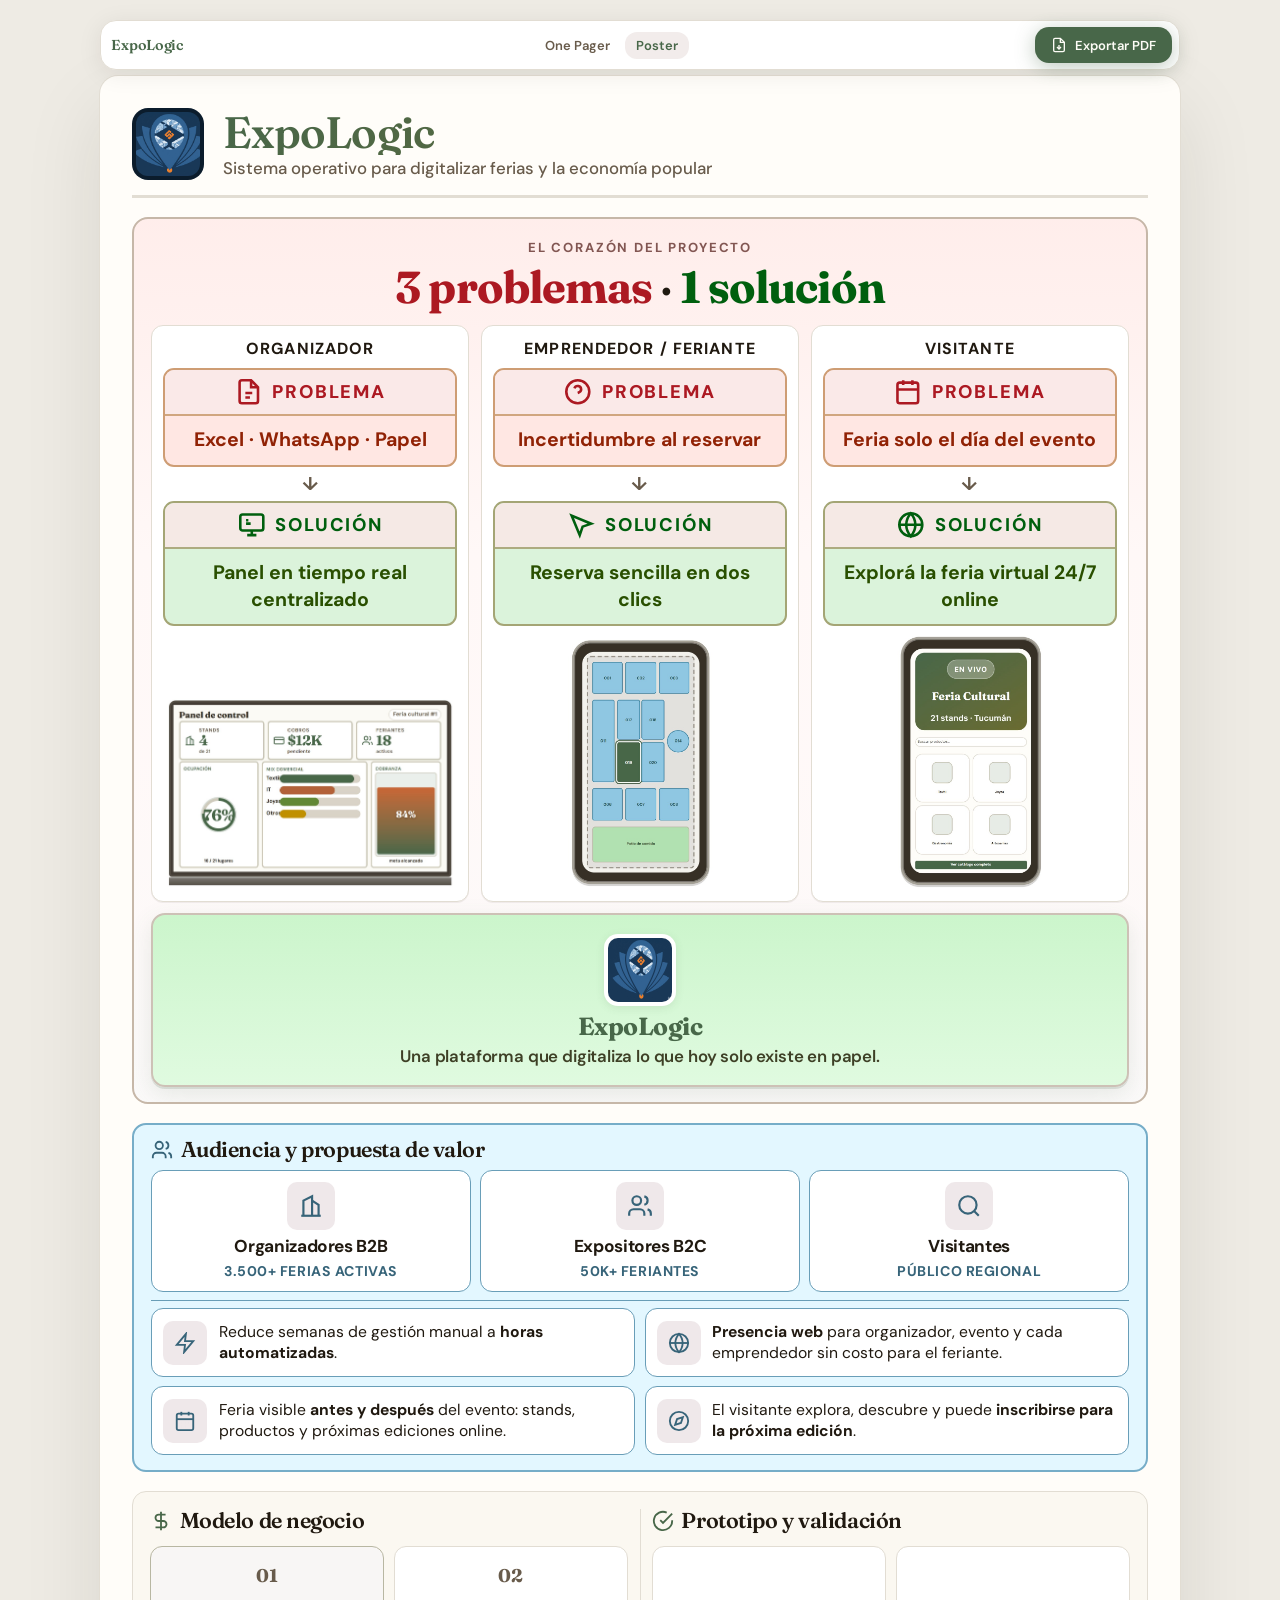
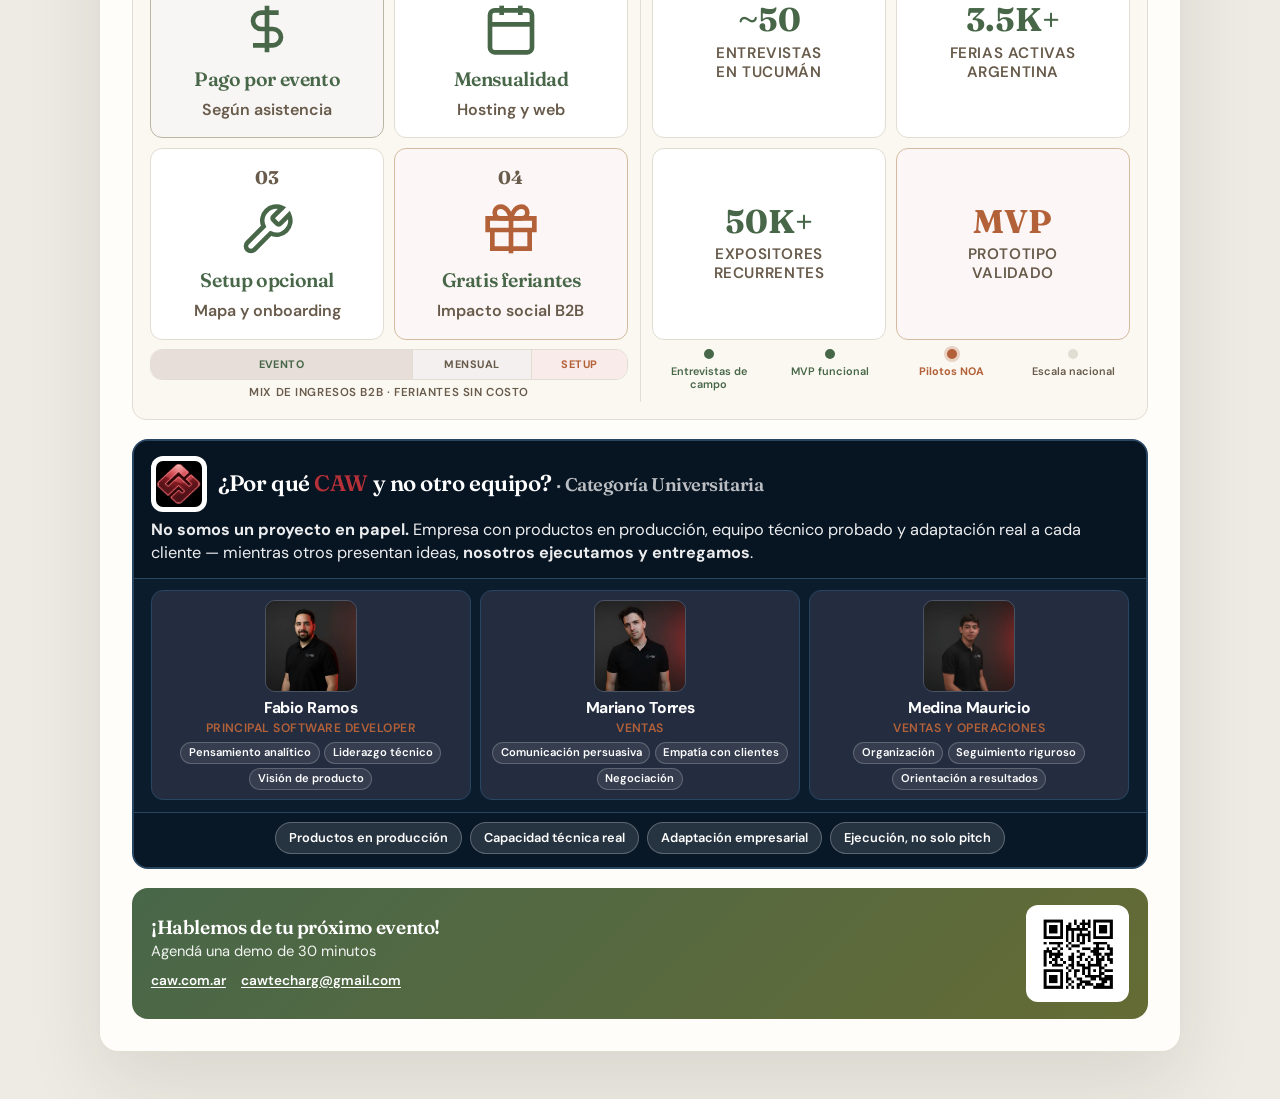
==== commit 2079ac99: "Enhance print preparation and layout for poster and navigation components Refined print preparation " ====
--- a/poster.html
+++ b/poster.html
@@ -81,129 +81,177 @@
         </div>
       </header>
 
-      <!-- 2. HERO: 3 problemas · 1 solución -->
+      <!-- 2. HERO: 3 problemas · 1 solución + flujo visual -->
       <section class="hero-problems reveal" aria-labelledby="hero-problems-heading">
         <span class="hero-problems__badge">El corazón del proyecto</span>
         <h2 id="hero-problems-heading" class="hero-problems__headline">
           <em>3 problemas</em> · <strong class="hero-problems__solution">1 solución</strong>
         </h2>
-        <p class="hero-problems__sub">
-          Tres actores, tres dolores críticos en cada feria. Una plataforma integral que los resuelve a la vez.
-        </p>
-
-        <div class="problems-grid">
-          <article class="problem-card">
-            <svg class="problem-card__icon" viewBox="0 0 24 24" fill="none" stroke="currentColor" stroke-width="2" aria-hidden="true">
-              <rect x="3" y="4" width="18" height="18" rx="2"/><path d="M16 2v4"/><path d="M8 2v4"/><path d="M3 10h18"/><path d="M8 14h.01"/><path d="M12 14h.01"/><path d="M16 14h.01"/>
-            </svg>
-            <p class="problem-card__role">Organizador</p>
-            <p class="problem-card__pain">Hasta 20 días gestionando cada evento con Excel, WhatsApp y planos en papel.</p>
-            <p class="problem-card__detail">Stands vacíos, pagos sin identificar y cero auditoría para municipios.</p>
+
+        <div class="hero-actors">
+          <article class="hero-actor">
+            <p class="hero-actor__role">Organizador</p>
+            <div class="hero-actor__compare">
+              <div class="hero-actor__item hero-actor__item--problem">
+                <div class="hero-actor__item-head">
+                  <svg class="hero-actor__item-icon" viewBox="0 0 24 24" fill="none" stroke="currentColor" stroke-width="2.25" aria-hidden="true"><path d="M14 2H6a2 2 0 0 0-2 2v16a2 2 0 0 0 2 2h12a2 2 0 0 0 2-2V8z"/><polyline points="14 2 14 8 20 8"/><line x1="9" y1="13" x2="15" y2="13"/><line x1="9" y1="17" x2="13" y2="17"/></svg>
+                  <span>Problema</span>
+                </div>
+                <p class="hero-actor__item-body"> Excel · WhatsApp · Papel</p>
+              </div>
+              <span class="hero-actor__arrow" aria-hidden="true">↓</span>
+              <div class="hero-actor__item hero-actor__item--solution">
+                <div class="hero-actor__item-head">
+                  <svg class="hero-actor__item-icon" viewBox="0 0 24 24" fill="none" stroke="currentColor" stroke-width="2.25" aria-hidden="true"><rect x="2" y="3" width="20" height="14" rx="2"/><path d="M8 21h8"/><path d="M12 17v4"/><path d="M7 8h2"/><path d="M7 11h4"/></svg>
+                  <span>Solución</span>
+                </div>
+                <p class="hero-actor__item-body">Panel en tiempo real centralizado</p>
+              </div>
+            </div>
+            <figure class="hero-mockup hero-mockup--laptop" aria-label="Panel de control ExpoLogic">
+              <img
+                class="hero-mockup__img"
+                src="assets/figure 1.jpeg"
+                alt="Panel de control ExpoLogic con KPIs de stands, cobros y ocupación"
+                width="640"
+                height="400"
+                loading="lazy"
+                decoding="async"
+              />
+            </figure>
           </article>
 
-          <article class="problem-card">
-            <svg class="problem-card__icon" viewBox="0 0 24 24" fill="none" stroke="currentColor" stroke-width="2" aria-hidden="true">
-              <path d="M16 21v-2a4 4 0 0 0-4-4H6a4 4 0 0 0-4 4v2"/><circle cx="9" cy="7" r="4"/><path d="M22 21v-2a4 4 0 0 0-3-3.87"/><path d="M16 3.13a4 4 0 0 1 0 7.75"/>
-            </svg>
-            <p class="problem-card__role">Emprendedor / Feriante</p>
-            <p class="problem-card__pain">Incertidumbre total: filas, confirmaciones tardías y sin trazabilidad de su stand.</p>
-            <p class="problem-card__detail">Incertidumbre en la reserva y sin landing propia: pierde visibilidad web y oportunidades frente al público.</p>
+          <article class="hero-actor">
+            <p class="hero-actor__role">Emprendedor / Feriante</p>
+            <div class="hero-actor__compare">
+              <div class="hero-actor__item hero-actor__item--problem">
+                <div class="hero-actor__item-head">
+                  <svg class="hero-actor__item-icon" viewBox="0 0 24 24" fill="none" stroke="currentColor" stroke-width="2.25" aria-hidden="true"><circle cx="12" cy="12" r="10"/><path d="M9.09 9a3 3 0 0 1 5.83 1c0 2-3 3-3 3"/><path d="M12 17h.01"/></svg>
+                  <span>Problema</span>
+                </div>
+                <p class="hero-actor__item-body">Incertidumbre al reservar</p>
+              </div>
+              <span class="hero-actor__arrow" aria-hidden="true">↓</span>
+              <div class="hero-actor__item hero-actor__item--solution">
+                <div class="hero-actor__item-head">
+                  <svg class="hero-actor__item-icon" viewBox="0 0 24 24" fill="none" stroke="currentColor" stroke-width="2.25" aria-hidden="true"><path d="m4 4 7.07 17 2.51-7.39L21 11.07z"/></svg>
+                  <span>Solución</span>
+                </div>
+                <p class="hero-actor__item-body">Reserva sencilla en dos clics</p>
+              </div>
+            </div>
+            <figure class="hero-mockup hero-mockup--phone" aria-label="Mapa de reservas en celular">
+              <img
+                class="hero-mockup__img"
+                src="assets/figure 2.jpeg"
+                alt="Mapa interactivo de stands para reservar ubicación en la feria"
+                width="360"
+                height="640"
+                loading="lazy"
+                decoding="async"
+              />
+            </figure>
           </article>
 
-          <article class="problem-card">
-            <svg class="problem-card__icon" viewBox="0 0 24 24" fill="none" stroke="currentColor" stroke-width="2" aria-hidden="true">
-              <circle cx="11" cy="11" r="8"/><path d="m21 21-4.3-4.3"/><path d="M11 8v6"/><path d="M8 11h6"/>
-            </svg>
-            <p class="problem-card__role">Visitante</p>
-            <p class="problem-card__pain">La feria solo existe el día del evento: sin ver stands, productos ni próximas ediciones online.</p>
-            <p class="problem-card__detail">No puede explorar antes ni después, ni decidir participar en una futura edición.</p>
+          <article class="hero-actor">
+            <p class="hero-actor__role">Visitante</p>
+            <div class="hero-actor__compare">
+              <div class="hero-actor__item hero-actor__item--problem">
+                <div class="hero-actor__item-head">
+                  <svg class="hero-actor__item-icon" viewBox="0 0 24 24" fill="none" stroke="currentColor" stroke-width="2.25" aria-hidden="true"><rect x="3" y="4" width="18" height="18" rx="2"/><path d="M16 2v4"/><path d="M8 2v4"/><path d="M3 10h18"/></svg>
+                  <span>Problema</span>
+                </div>
+                <p class="hero-actor__item-body">Feria solo el día del evento</p>
+              </div>
+              <span class="hero-actor__arrow" aria-hidden="true">↓</span>
+              <div class="hero-actor__item hero-actor__item--solution">
+                <div class="hero-actor__item-head">
+                  <svg class="hero-actor__item-icon" viewBox="0 0 24 24" fill="none" stroke="currentColor" stroke-width="2.25" aria-hidden="true"><circle cx="12" cy="12" r="10"/><path d="M2 12h20"/><path d="M12 2a15.3 15.3 0 0 1 4 10 15.3 15.3 0 0 1-4 10 15.3 15.3 0 0 1-4-10 15.3 15.3 0 0 1 4-10z"/></svg>
+                  <span>Solución</span>
+                </div>
+                <p class="hero-actor__item-body">Explorá la feria virtual 24/7 online</p>
+              </div>
+            </div>
+            <figure class="hero-mockup hero-mockup--phone" aria-label="Landing de feria virtual">
+              <img
+                class="hero-mockup__img"
+                src="assets/figure 3.jpeg"
+                alt="Landing de feria virtual con catálogo de productos y categorías"
+                width="360"
+                height="640"
+                loading="lazy"
+                decoding="async"
+              />
+            </figure>
           </article>
         </div>
 
-        <div class="solution-converge" aria-label="Solución integral">
-          <div class="converge-arrows" aria-hidden="true">
-            <svg viewBox="0 0 24 24" fill="none" stroke="currentColor" stroke-width="2"><path d="m6 9 6 6 6-6"/></svg>
-            <svg viewBox="0 0 24 24" fill="none" stroke="currentColor" stroke-width="2"><path d="m6 9 6 6 6-6"/></svg>
-            <svg viewBox="0 0 24 24" fill="none" stroke="currentColor" stroke-width="2"><path d="m6 9 6 6 6-6"/></svg>
-          </div>
-          <div class="solution-hub">
-            <img src="assets/logo.png" alt="" class="solution-hub__logo" width="64" height="64" aria-hidden="true" />
-            <div>
-              <h3 class="solution-hub__title">ExpoLogic — una sola plataforma para los tres</h3>
-              <p class="solution-hub__text">
-                Mapas interactivos, reservas desde el celular, lista de espera automática y <strong>presencia web para el evento y cada emprendedor</strong>.
-                El visitante explora la feria <strong>antes y después</strong> del evento; el feriante tiene su landing con catálogo y redes incluidas.
-                <strong>Un flujo unificado que digitaliza lo que hoy solo existe en papel.</strong>
-              </p>
-            </div>
-          </div>
-        </div>
+        <footer class="hero-problems__foot">
+          <img src="assets/logo.png" alt="" class="hero-problems__foot-logo" width="64" height="64" aria-hidden="true" />
+          <p class="hero-problems__foot-brand">ExpoLogic</p>
+          <p class="hero-problems__foot-text">Una plataforma que digitaliza lo que hoy solo existe en papel.</p>
+        </footer>
       </section>
 
-      <!-- 3. Audiencia + Propuesta de valor (unificado) -->
-      <section class="audience-value reveal" aria-labelledby="users-heading">
-        <div class="audience-value__col" aria-labelledby="users-heading">
-          <h2 id="users-heading" class="audience-value__title">
-            <svg class="icon" viewBox="0 0 24 24" fill="none" stroke="currentColor" stroke-width="2" aria-hidden="true"><path d="M16 21v-2a4 4 0 0 0-4-4H6a4 4 0 0 0-4 4v2"/><circle cx="9" cy="7" r="4"/><path d="M22 21v-2a4 4 0 0 0-3-3.87"/><path d="M16 3.13a4 4 0 0 1 0 7.75"/></svg>
-            ¿Quién lo usa?
-          </h2>
-          <div class="audience-cards">
-            <article class="audience-card">
+      <!-- 3. Audiencia + Propuesta de valor (vertical) -->
+      <section class="audience-value reveal" aria-labelledby="audience-value-heading">
+        <h2 id="audience-value-heading" class="audience-value__title">
+          <svg class="icon" viewBox="0 0 24 24" fill="none" stroke="currentColor" stroke-width="2" aria-hidden="true"><path d="M16 21v-2a4 4 0 0 0-4-4H6a4 4 0 0 0-4 4v2"/><circle cx="9" cy="7" r="4"/><path d="M22 21v-2a4 4 0 0 0-3-3.87"/><path d="M16 3.13a4 4 0 0 1 0 7.75"/></svg>
+          Audiencia y propuesta de valor
+        </h2>
+
+        <div class="audience-value__block audience-value__block--audience">
+          <div class="audience-cards audience-cards--inline">
+            <article class="audience-card audience-card--compact">
               <span class="audience-card__icon" aria-hidden="true">
                 <svg viewBox="0 0 24 24" fill="none" stroke="currentColor" stroke-width="2"><path d="M3 21h18"/><path d="M5 21V7l8-4v18"/><path d="M19 21V11l-6-4"/><path d="M9 9v.01"/><path d="M9 12v.01"/><path d="M9 15v.01"/><path d="M9 18v.01"/></svg>
               </span>
-              <div class="audience-card__body">
-                <h3 class="audience-card__title">Organizadores B2B</h3>
-                <p class="audience-card__stat">3.500+ ferias activas en Argentina</p>
-                <p class="audience-card__desc">Municipios, secretarías de cultura y productores que necesitan digitalizar gestión, cobros y mapas de cada evento.</p>
-              </div>
-            </article>
-            <article class="audience-card">
+              <h3 class="audience-card__title">Organizadores B2B</h3>
+              <p class="audience-card__stat">3.500+ ferias activas</p>
+            </article>
+            <article class="audience-card audience-card--compact">
               <span class="audience-card__icon" aria-hidden="true">
                 <svg viewBox="0 0 24 24" fill="none" stroke="currentColor" stroke-width="2"><path d="M16 21v-2a4 4 0 0 0-4-4H6a4 4 0 0 0-4 4v2"/><circle cx="9" cy="7" r="4"/><path d="M22 21v-2a4 4 0 0 0-3-3.87"/><path d="M16 3.13a4 4 0 0 1 0 7.75"/></svg>
               </span>
-              <div class="audience-card__body">
-                <h3 class="audience-card__title">Expositores B2C</h3>
-                <p class="audience-card__stat">50K+ feriantes recurrentes</p>
-                <p class="audience-card__desc">Emprendedores de la economía popular que reservan stand, confirman participación y obtienen visibilidad web sin costo extra.</p>
-              </div>
-            </article>
-            <article class="audience-card">
+              <h3 class="audience-card__title">Expositores B2C</h3>
+              <p class="audience-card__stat">50K+ feriantes</p>
+            </article>
+            <article class="audience-card audience-card--compact">
               <span class="audience-card__icon" aria-hidden="true">
                 <svg viewBox="0 0 24 24" fill="none" stroke="currentColor" stroke-width="2"><circle cx="11" cy="11" r="8"/><path d="m21 21-4.3-4.3"/></svg>
               </span>
-              <div class="audience-card__body">
-                <h3 class="audience-card__title">Visitantes</h3>
-                <p class="audience-card__stat">Público local y regional</p>
-                <p class="audience-card__desc">Personas que buscan productos, cultura y experiencias — exploran la feria online antes, durante y después del evento.</p>
-              </div>
-            </article>
-          </div>
-          <p class="audience-value__lead">
-            Atiende la necesidad de <strong>profesionalizar espacios comerciales efímeros</strong> con inclusión digital y trazabilidad real.
-          </p>
-        </div>
-
-        <div class="audience-value__divider" aria-hidden="true"></div>
-
-        <div class="audience-value__col" aria-labelledby="value-heading">
-          <h2 id="value-heading" class="audience-value__title">
-            <svg class="icon" viewBox="0 0 24 24" fill="none" stroke="currentColor" stroke-width="2" aria-hidden="true"><path d="M12 2v4"/><path d="m4.93 4.93 2.83 2.83"/><path d="M2 12h4"/><path d="m4.93 19.07 2.83-2.83"/><path d="M12 18v4"/><path d="m19.07 19.07-2.83-2.83"/><path d="M22 12h-4"/><path d="m19.07 4.93-2.83 2.83"/></svg>
-            Propuesta de valor
-          </h2>
-          <ul class="bullet-list bullet-list--check bullet-list--audience">
-            <li>Reduce semanas de gestión manual a <strong>horas automatizadas</strong>.</li>
-            <li><strong>Presencia web</strong> para organizador, evento y cada emprendedor — landing propia con catálogo, descripción y redes, <strong>sin costo extra</strong> para el feriante.</li>
-            <li>Feria visible <strong>antes y después</strong> del evento: stands, productos y próximas ediciones online.</li>
-            <li>El visitante explora, descubre y puede <strong>inscribirse para la próxima edición</strong>.</li>
-            <li>El organizador <strong>se diferencia</strong> ofreciendo digitalización que otros eventos no tienen.</li>
-            <li>Auditoría de cobros, mapas interactivos y motor de plantillas propio.</li>
-          </ul>
-          <div class="value-chips value-chips--audience">
-            <span class="value-chip">Gratis para feriantes</span>
-            <span class="value-chip">Presencia web incluida</span>
-            <span class="value-chip">Feria 24/7</span>
-            <span class="value-chip">Impacto social</span>
+              <h3 class="audience-card__title">Visitantes</h3>
+              <p class="audience-card__stat">Público regional</p>
+            </article>
+          </div>
+        </div>
+
+        <div class="audience-value__block audience-value__block--value">
+          <div class="value-cards">
+            <article class="value-card">
+              <span class="value-card__icon" aria-hidden="true">
+                <svg viewBox="0 0 24 24" fill="none" stroke="currentColor" stroke-width="2"><path d="M13 2 3 14h9l-1 8 10-12h-9l1-8z"/></svg>
+              </span>
+              <p class="value-card__text">Reduce semanas de gestión manual a <strong>horas automatizadas</strong>.</p>
+            </article>
+            <article class="value-card">
+              <span class="value-card__icon" aria-hidden="true">
+                <svg viewBox="0 0 24 24" fill="none" stroke="currentColor" stroke-width="2"><circle cx="12" cy="12" r="10"/><path d="M2 12h20"/><path d="M12 2a15.3 15.3 0 0 1 4 10 15.3 15.3 0 0 1-4 10 15.3 15.3 0 0 1-4-10 15.3 15.3 0 0 1 4-10z"/></svg>
+              </span>
+              <p class="value-card__text"><strong>Presencia web</strong> para organizador, evento y cada emprendedor sin costo para el feriante.</p>
+            </article>
+            <article class="value-card">
+              <span class="value-card__icon" aria-hidden="true">
+                <svg viewBox="0 0 24 24" fill="none" stroke="currentColor" stroke-width="2"><rect x="3" y="4" width="18" height="18" rx="2"/><path d="M16 2v4"/><path d="M8 2v4"/><path d="M3 10h18"/><path d="M8 14h.01"/><path d="M12 14h.01"/><path d="M16 14h.01"/><path d="M8 18h.01"/><path d="M12 18h.01"/></svg>
+              </span>
+              <p class="value-card__text">Feria visible <strong>antes y después</strong> del evento: stands, productos y próximas ediciones online.</p>
+            </article>
+            <article class="value-card">
+              <span class="value-card__icon" aria-hidden="true">
+                <svg viewBox="0 0 24 24" fill="none" stroke="currentColor" stroke-width="2"><circle cx="12" cy="12" r="10"/><polygon points="16.24 7.76 14.12 14.12 7.76 16.24 9.88 9.88 16.24 7.76"/></svg>
+              </span>
+              <p class="value-card__text">El visitante explora, descubre y puede <strong>inscribirse para la próxima edición</strong>.</p>
+            </article>
           </div>
         </div>
       </section>
@@ -215,26 +263,38 @@
             <svg class="icon" viewBox="0 0 24 24" fill="none" stroke="currentColor" stroke-width="2" aria-hidden="true"><path d="M12 2v20M17 5H9.5a3.5 3.5 0 0 0 0 7h5a3.5 3.5 0 0 1 0 7H6"/></svg>
             Modelo de negocio
           </h2>
-          <div class="biz-grid biz-grid--balanced">
-            <div class="biz-item biz-item--primary">
+          <div class="biz-grid biz-grid--balanced biz-validation__grid">
+            <div class="biz-item biz-item--primary biz-item--visual">
               <p class="biz-item__num">01</p>
+              <span class="biz-item__icon" aria-hidden="true">
+                <svg viewBox="0 0 24 24" fill="none" stroke="currentColor" stroke-width="2"><path d="M12 2v20M17 5H9.5a3.5 3.5 0 0 0 0 7h5a3.5 3.5 0 0 1 0 7H6"/></svg>
+              </span>
               <h4>Pago por evento</h4>
-              <p><strong>Modelo principal.</strong> El organizador paga según participación: si supera el umbral de emprendedores, un <strong>porcentaje por asistente</strong>; si no, <strong>tarifa fija</strong> según cantidad de participantes del evento.</p>
-            </div>
-            <div class="biz-item">
+              <p class="biz-item__desc">Según asistencia</p>
+            </div>
+            <div class="biz-item biz-item--visual">
               <p class="biz-item__num">02</p>
-              <h4>Mensualidad de mantenimiento</h4>
-              <p>Abono mínimo por base de datos, hosting y presencia web del evento — comparable al costo de desarrollar una página web.</p>
-            </div>
-            <div class="biz-item">
+              <span class="biz-item__icon" aria-hidden="true">
+                <svg viewBox="0 0 24 24" fill="none" stroke="currentColor" stroke-width="2"><rect x="3" y="4" width="18" height="18" rx="2"/><path d="M16 2v4"/><path d="M8 2v4"/><path d="M3 10h18"/></svg>
+              </span>
+              <h4>Mensualidad</h4>
+              <p class="biz-item__desc">Hosting y web</p>
+            </div>
+            <div class="biz-item biz-item--visual">
               <p class="biz-item__num">03</p>
+              <span class="biz-item__icon" aria-hidden="true">
+                <svg viewBox="0 0 24 24" fill="none" stroke="currentColor" stroke-width="2"><path d="M14.7 6.3a1 1 0 0 0 0 1.4l1.6 1.6a1 1 0 0 0 1.4 0l3.77-3.77a6 6 0 0 1-7.94 7.94l-6.91 6.91a2.12 2.12 0 0 1-3-3l6.91-6.91a6 6 0 0 1 7.94-7.94l-3.76 3.76z"/></svg>
+              </span>
               <h4>Setup opcional</h4>
-              <p>Cobro único por armado del mapa y onboarding del organizador.</p>
-            </div>
-            <div class="biz-item biz-item--free">
+              <p class="biz-item__desc">Mapa y onboarding</p>
+            </div>
+            <div class="biz-item biz-item--free biz-item--visual">
               <p class="biz-item__num">04</p>
-              <h4>Gratis para feriantes</h4>
-              <p>El expositor no paga: landing, catálogo y visibilidad web incluidos en lo que ofrece el organizador. SaaS 100% B2B con impacto social.</p>
+              <span class="biz-item__icon" aria-hidden="true">
+                <svg viewBox="0 0 24 24" fill="none" stroke="currentColor" stroke-width="2"><path d="M20 12v8H4v-8"/><path d="M22 7H2v5h20V7Z"/><path d="M12 22V7"/><path d="M12 7H7.5a2.5 2.5 0 0 1 0-5C11 2 12 7 12 7Z"/><path d="M12 7h4.5a2.5 2.5 0 0 0 0-5C13 2 12 7 12 7Z"/></svg>
+              </span>
+              <h4>Gratis feriantes</h4>
+              <p class="biz-item__desc">Impacto social B2B</p>
             </div>
           </div>
           <div class="revenue-flow" aria-hidden="true">
@@ -254,7 +314,7 @@
             <svg class="icon" viewBox="0 0 24 24" fill="none" stroke="currentColor" stroke-width="2" aria-hidden="true"><path d="M22 11.08V12a10 10 0 1 1-5.93-9.14"/><polyline points="22 4 12 14.01 9 11.01"/></svg>
             Prototipo y validación
           </h2>
-          <div class="stats-row stats-row--compact">
+          <div class="stats-row stats-row--compact biz-validation__grid">
             <div class="stat-box">
               <p class="stat-box__value">~50</p>
               <p class="stat-box__label">Entrevistas<br />en Tucumán</p>
@@ -272,11 +332,6 @@
               <p class="stat-box__label">Prototipo<br />validado</p>
             </div>
           </div>
-          <ul class="bullet-list bullet-list--compact">
-            <li>Flujo doble usuario (organizador + feriante) operativo.</li>
-            <li>Feedback de campo incorporado al diseño del producto.</li>
-            <li>Pilotos planificados en ferias del NOA desde Tucumán.</li>
-          </ul>
           <div class="validation-ladder" aria-hidden="true">
             <div class="validation-ladder__step validation-ladder__step--done">
               <span class="validation-ladder__dot"></span>
@@ -301,158 +356,86 @@
       <!-- 5. CAW: diferenciador + equipo (unificado) -->
       <section class="caw-unified reveal" aria-labelledby="caw-edge-heading">
         <header class="caw-unified__header">
-          <img src="assets/logo-caw.png" alt="" class="caw-unified__logo" width="72" height="72" aria-hidden="true" />
-          <div>
-            <h2 id="caw-edge-heading" class="caw-unified__title">¿Por qué <span>CAW</span> y no otro equipo?</h2>
-            <p class="caw-unified__text">
-              <strong>No somos un proyecto en papel.</strong> CAW ya opera como empresa con productos lanzados al mercado.
-              Tenemos capacidad técnica probada y experiencia real llevando software a producción.
-              Nos adaptamos a cambios de producto, requerimientos y necesidades empresariales —
-              mientras la competencia muestra ideas, <strong>nosotros ejecutamos y entregamos</strong>.
-            </p>
-            <div class="caw-unified__pills">
-              <span class="caw-unified__pill">Productos en producción</span>
-              <span class="caw-unified__pill">Capacidad técnica real</span>
-              <span class="caw-unified__pill">Adaptación empresarial</span>
-              <span class="caw-unified__pill">Ejecución, no solo pitch</span>
-            </div>
-          </div>
+          <div class="caw-unified__heading">
+            <img src="assets/logo-caw.png" alt="" class="caw-unified__logo" width="56" height="56" aria-hidden="true" />
+            <h2 id="caw-edge-heading" class="caw-unified__title">
+              ¿Por qué <span class="caw-unified__brand">CAW</span> y no otro equipo?
+              <span class="caw-unified__category"> · Categoría Universitaria</span>
+            </h2>
+          </div>
+          <p class="caw-unified__text">
+            <strong>No somos un proyecto en papel.</strong> Empresa con productos en producción, equipo técnico probado y adaptación real a cada cliente —
+            mientras otros presentan ideas, <strong>nosotros ejecutamos y entregamos</strong>.
+          </p>
         </header>
 
         <div class="caw-unified__body">
-          <div class="caw-unified__people" aria-labelledby="people-heading">
-            <h3 id="people-heading" class="caw-unified__subtitle">
-              <svg class="icon" viewBox="0 0 24 24" fill="none" stroke="currentColor" stroke-width="2" aria-hidden="true"><path d="M16 21v-2a4 4 0 0 0-4-4H6a4 4 0 0 0-4 4v2"/><circle cx="9" cy="7" r="4"/><path d="M22 21v-2a4 4 0 0 0-3-3.87"/><path d="M16 3.13a4 4 0 0 1 0 7.75"/></svg>
-              Quiénes están detrás de CAW
-            </h3>
-            <div class="people-cards">
-              <article class="people-card">
-                <img src="assets/fabio-ramos.webp" alt="Fabio Ramos" class="people-card__photo" width="64" height="64" decoding="async" />
-                <div class="people-card__info">
-                  <h4>Fabio Ramos</h4>
-                  <p class="people-card__role">Principal Software Developer</p>
-                  <div class="people-card__tags">
-                    <span>Pensamiento analítico</span>
-                    <span>Resolución de problemas</span>
-                    <span>Liderazgo técnico</span>
-                    <span>Visión de producto</span>
-                  </div>
-                </div>
-                <span class="people-card__role-icon" aria-hidden="true">
-                  <svg viewBox="0 0 24 24" fill="none" stroke="currentColor" stroke-width="2"><polyline points="16 18 22 12 16 6"/><polyline points="8 6 2 12 8 18"/></svg>
-                </span>
-              </article>
-              <article class="people-card">
-                <img src="assets/mariano-torres.webp" alt="Mariano Torres" class="people-card__photo" width="64" height="64" decoding="async" />
-                <div class="people-card__info">
-                  <h4>Mariano Torres</h4>
-                  <p class="people-card__role">Ventas</p>
-                  <div class="people-card__tags">
-                    <span>Comunicación persuasiva</span>
-                    <span>Empatía con clientes</span>
-                    <span>Negociación</span>
-                    <span>Networking institucional</span>
-                  </div>
-                </div>
-                <span class="people-card__role-icon" aria-hidden="true">
-                  <svg viewBox="0 0 24 24" fill="none" stroke="currentColor" stroke-width="2"><path d="M3 3v18h18"/><path d="M18 17V9"/><path d="M13 17V5"/><path d="M8 17v-3"/></svg>
-                </span>
-              </article>
-              <article class="people-card">
-                <img src="assets/mauricio-medina.webp" alt="Medina Mauricio" class="people-card__photo" width="64" height="64" decoding="async" />
-                <div class="people-card__info">
-                  <h4>Medina Mauricio</h4>
-                  <p class="people-card__role">Ventas y Operaciones</p>
-                  <div class="people-card__tags">
-                    <span>Organización</span>
-                    <span>Atención al detalle</span>
-                    <span>Seguimiento riguroso</span>
-                    <span>Orientación a resultados</span>
-                  </div>
-                </div>
-                <span class="people-card__role-icon" aria-hidden="true">
-                  <svg viewBox="0 0 24 24" fill="none" stroke="currentColor" stroke-width="2"><path d="M12 20h9"/><path d="M16.5 3.5a2.12 2.12 0 0 1 3 3L7 19l-4 1 1-4Z"/></svg>
-                </span>
-              </article>
-            </div>
-          </div>
-        </div>
+          <div class="people-cards people-cards--inline">
+            <article class="people-card people-card--compact">
+              <div class="people-card__photo-wrap">
+                <img src="assets/fabio-ramos.webp" alt="Fabio Ramos" class="people-card__photo" width="120" height="120" decoding="async" />
+              </div>
+              <h4 class="people-card__name">Fabio Ramos</h4>
+              <p class="people-card__role">Principal Software Developer</p>
+              <div class="people-card__tags">
+                <span>Pensamiento analítico</span>
+                <span>Liderazgo técnico</span>
+                <span>Visión de producto</span>
+              </div>
+            </article>
+            <article class="people-card people-card--compact">
+              <div class="people-card__photo-wrap">
+                <img src="assets/mariano-torres.webp" alt="Mariano Torres" class="people-card__photo" width="120" height="120" decoding="async" />
+              </div>
+              <h4 class="people-card__name">Mariano Torres</h4>
+              <p class="people-card__role">Ventas</p>
+              <div class="people-card__tags">
+                <span>Comunicación persuasiva</span>
+                <span>Empatía con clientes</span>
+                <span>Negociación</span>
+              </div>
+            </article>
+            <article class="people-card people-card--compact">
+              <div class="people-card__photo-wrap">
+                <img src="assets/mauricio-medina.webp" alt="Medina Mauricio" class="people-card__photo" width="120" height="120" decoding="async" />
+              </div>
+              <h4 class="people-card__name">Medina Mauricio</h4>
+              <p class="people-card__role">Ventas y Operaciones</p>
+              <div class="people-card__tags">
+                <span>Organización</span>
+                <span>Seguimiento riguroso</span>
+                <span>Orientación a resultados</span>
+              </div>
+            </article>
+          </div>
+        </div>
+
+        <footer class="caw-unified__footer">
+          <div class="caw-unified__pills">
+            <span class="caw-unified__pill">Productos en producción</span>
+            <span class="caw-unified__pill">Capacidad técnica real</span>
+            <span class="caw-unified__pill">Adaptación empresarial</span>
+            <span class="caw-unified__pill">Ejecución, no solo pitch</span>
+          </div>
+        </footer>
       </section>
 
-      <!-- 7. Prototipo visual + CTA -->
-      <div class="bottom-section reveal">
-        <section class="poster-block poster-block--flow" aria-labelledby="prototype-heading">
-          <h2 id="prototype-heading" class="poster-block__title">
-            <svg class="icon" viewBox="0 0 24 24" fill="none" stroke="currentColor" stroke-width="2" aria-hidden="true"><rect x="3" y="3" width="7" height="7"/><rect x="14" y="3" width="7" height="7"/><rect x="3" y="14" width="7" height="7"/><rect x="14" y="14" width="7" height="7"/></svg>
-            Cómo funciona — flujo integral
-          </h2>
-          <div class="prototype-visual">
-            <div class="prototype-card">
-              <span class="prototype-card__step">1</span>
-              <span class="prototype-card__icon" aria-hidden="true">
-                <svg viewBox="0 0 24 24" fill="none" stroke="currentColor" stroke-width="2"><rect x="3" y="4" width="18" height="18" rx="2"/><path d="M16 2v4"/><path d="M8 2v4"/><path d="M3 10h18"/></svg>
-              </span>
-              <span class="prototype-card__text">Organizador digitaliza su feria, carga el mapa y se diferencia del mercado</span>
-            </div>
-            <div class="prototype-card">
-              <span class="prototype-card__step">2</span>
-              <span class="prototype-card__icon" aria-hidden="true">
-                <svg viewBox="0 0 24 24" fill="none" stroke="currentColor" stroke-width="2"><path d="M16 21v-2a4 4 0 0 0-4-4H6a4 4 0 0 0-4 4v2"/><circle cx="9" cy="7" r="4"/></svg>
-              </span>
-              <span class="prototype-card__text">Feriante reserva stand desde el celular con landing, catálogo y redes incluidas</span>
-            </div>
-            <div class="prototype-card">
-              <span class="prototype-card__step">3</span>
-              <span class="prototype-card__icon" aria-hidden="true">
-                <svg viewBox="0 0 24 24" fill="none" stroke="currentColor" stroke-width="2"><circle cx="11" cy="11" r="8"/><path d="m21 21-4.3-4.3"/></svg>
-              </span>
-              <span class="prototype-card__text">Visitante explora stands y productos antes, durante y después del evento</span>
-            </div>
-          </div>
-          <ul class="bullet-list bullet-list--check prototype-features">
-            <li>Mapas interactivos en tiempo real con motor de plantillas propio.</li>
-            <li>Landing por evento y por emprendedor, sin cargo extra al feriante.</li>
-            <li>Visibilidad web continua: el visitante puede inscribirse para la próxima edición.</li>
-            <li>Lista de espera automática cuando un stand se libera.</li>
-            <li>Reportes de ocupación y auditoría de cobros para el organizador.</li>
-          </ul>
-          <div class="flow-pipeline" aria-hidden="true">
-            <div class="flow-pipeline__step flow-pipeline__step--active">
-              <span class="flow-pipeline__dot"></span>
-              <span>Configuración</span>
-            </div>
-            <div class="flow-pipeline__step flow-pipeline__step--active">
-              <span class="flow-pipeline__dot"></span>
-              <span>Reservas</span>
-            </div>
-            <div class="flow-pipeline__step flow-pipeline__step--active">
-              <span class="flow-pipeline__dot"></span>
-              <span>Exploración</span>
-            </div>
-            <div class="flow-pipeline__step">
-              <span class="flow-pipeline__dot"></span>
-              <span>Evento en vivo</span>
-            </div>
-            <div class="flow-pipeline__step">
-              <span class="flow-pipeline__dot"></span>
-              <span>Presencia 24/7</span>
-            </div>
-          </div>
-        </section>
-
-        <footer class="poster-cta" aria-labelledby="cta-heading">
-          <h2 id="cta-heading" class="poster-cta__title">¡Hablemos de tu próximo evento!</h2>
-          <p class="poster-cta__sub">Agendá una demo de 30 minutos</p>
-          <a href="https://wa.link/gwodju" class="poster-cta__qr" target="_blank" rel="noopener noreferrer" aria-label="Contacto por WhatsApp">
-            <img src="assets/qr-contact.png" alt="QR WhatsApp" width="240" height="240" decoding="sync" />
-            <span>Escaneá para contactarnos</span>
-          </a>
+      <!-- CTA -->
+      <footer class="poster-cta reveal" aria-labelledby="cta-heading">
+        <div class="poster-cta__main">
+          <div class="poster-cta__copy">
+            <h2 id="cta-heading" class="poster-cta__title">¡Hablemos de tu próximo evento!</h2>
+            <p class="poster-cta__sub">Agendá una demo de 30 minutos</p>
+          </div>
           <div class="poster-cta__links">
             <a href="https://www.caw.com.ar/" target="_blank" rel="noopener">caw.com.ar</a>
             <a href="mailto:cawtecharg@gmail.com">cawtecharg@gmail.com</a>
           </div>
-        </footer>
-      </div>
+        </div>
+        <a href="https://wa.link/gwodju" class="poster-cta__qr" target="_blank" rel="noopener noreferrer" aria-label="Contacto por WhatsApp">
+          <img src="assets/qr-contact.png" alt="" width="128" height="128" decoding="sync" />
+        </a>
+      </footer>
 
     </main>
   </div>
--- a/poster.css
+++ b/poster.css
@@ -12,11 +12,16 @@
   --danger: oklch(0.50 0.06 25);
   --danger-bg: oklch(0.965 0.025 25);
   --danger-border: color-mix(in oklch, var(--danger) 28%, var(--border));
+  --hero-problem: oklch(0.48 0.18 25);
+  --hero-problem-bg: oklch(0.955 0.04 25);
   --success: var(--primary);
   --success-bg: color-mix(in oklch, var(--primary) 5%, white);
   --success-border: color-mix(in oklch, var(--primary) 22%, var(--border));
+  --hero-solution: oklch(0.42 0.14 145);
+  --hero-solution-bg: oklch(0.94 0.04 145);
   --caw-dark: oklch(0.22 0.04 250);
   --caw-dark-border: oklch(0.38 0.06 250);
+  --caw-brand: oklch(0.52 0.17 22);
   --audience-bg: oklch(0.965 0.025 230);
   --audience-border: oklch(0.72 0.07 230);
   --audience-accent: oklch(0.48 0.06 230);
@@ -199,229 +204,273 @@
   object-fit: cover;
 }
 
-/* ── Hero: 3 problemas · 1 solución ── */
+/* ── Hero: 3 problemas · 1 solución + flujo visual ── */
 .hero-problems {
   position: relative;
-  padding: 6mm 5mm 5mm;
+  padding: 5mm 4.5mm 4mm;
   background: linear-gradient(
     180deg,
     var(--danger-bg) 0%,
-    var(--danger-bg) 52%,
-    var(--success-bg) 52%,
-    var(--success-bg) 100%
+    color-mix(in oklch, var(--danger-bg) 40%, white) 38%,
+    color-mix(in oklch, var(--success-bg) 55%, white) 100%
   );
   border: 2px solid var(--danger-border);
   border-radius: calc(var(--radius) + 4px);
-  overflow: visible;
+  overflow: hidden;
   min-width: 0;
-}
-
-.hero-problems::before {
-  content: "";
-  position: absolute;
-  left: 5mm;
-  right: 5mm;
-  top: 52%;
-  height: 2px;
-  background: linear-gradient(90deg, var(--danger-border), var(--success-border));
-  pointer-events: none;
 }
 
 .hero-problems__badge {
   display: block;
   text-align: center;
-  font-size: 0.85rem;
+  font-size: 0.82rem;
   font-weight: 700;
   text-transform: uppercase;
   letter-spacing: 0.14em;
   color: var(--danger);
-  margin-bottom: 2mm;
+  margin-bottom: 1.5mm;
 }
 
 .hero-problems__headline {
   text-align: center;
-  font-size: 2.8rem;
+  font-size: clamp(2rem, 4.5vw, 2.8rem);
   color: var(--foreground);
-  margin-bottom: 1mm;
+  margin-bottom: 4mm;
+  line-height: 1.05;
 }
 
 .hero-problems__headline em {
   font-style: normal;
-  color: var(--danger);
+  font-weight: 700;
+  color: var(--hero-problem);
 }
 
 .hero-problems__solution {
-  font-weight: 600;
-  color: var(--success);
-}
-
-.hero-problems__sub {
-  text-align: center;
-  font-size: 1.05rem;
-  color: var(--muted-foreground);
-  margin-bottom: 5mm;
-  max-width: 58ch;
-  margin-inline: auto;
-}
-
-.problems-grid {
+  font-weight: 700;
+  color: var(--hero-solution);
+}
+
+.hero-actors {
   display: grid;
   grid-template-columns: repeat(3, minmax(0, 1fr));
-  gap: 4mm;
-  margin-bottom: 4mm;
+  gap: 3mm;
+  margin-bottom: 3mm;
   min-width: 0;
 }
 
-.problem-card {
-  position: relative;
-  padding: 4mm;
+.hero-actor {
+  display: flex;
+  flex-direction: column;
+  align-items: stretch;
+  gap: 2mm;
+  padding: 3mm;
   background: white;
-  border: 1px solid var(--danger-border);
+  border: 1px solid var(--border);
   border-radius: var(--radius);
-  border-top: 3px solid var(--danger);
-  box-shadow: none;
+  min-width: 0;
+  box-shadow: 0 1px 0 color-mix(in oklch, var(--foreground) 6%, transparent);
+}
+
+.hero-actor__role {
+  font-size: clamp(0.88rem, 1.45vw, 1rem);
+  font-weight: 700;
+  text-transform: uppercase;
+  letter-spacing: 0.07em;
+  color: var(--foreground);
+  text-align: center;
+  margin: 0;
+}
+
+.hero-actor__compare {
+  display: flex;
+  flex-direction: column;
+  align-items: stretch;
+  gap: 2mm;
+  flex-shrink: 0;
+}
+
+.hero-actor__item {
+  display: flex;
+  flex-direction: column;
+  width: 100%;
+  border-radius: calc(var(--radius) - 1px);
+  overflow: hidden;
+  border: 2px solid transparent;
+}
+
+.hero-actor__item-head {
+  display: flex;
+  align-items: center;
+  justify-content: center;
+  gap: 0.55em;
+  padding: 2.2mm 3mm;
+  font-size: clamp(0.92rem, 1.55vw, 1.12rem);
+  font-weight: 800;
+  text-transform: uppercase;
+  letter-spacing: 0.1em;
+  line-height: 1.1;
+}
+
+.hero-actor__item-icon {
+  width: 1.5em;
+  height: 1.5em;
+  flex-shrink: 0;
+}
+
+.hero-actor__item-body {
+  margin: 0;
+  padding: 3mm 3.5mm;
+  font-size: clamp(0.98rem, 1.65vw, 1.2rem);
+  font-weight: 700;
+  line-height: 1.35;
+  text-align: center;
+}
+
+.hero-actor__item--problem {
+  border-color: color-mix(in oklch, var(--hero-problem) 40%, var(--border));
+  background: var(--hero-problem-bg);
+}
+
+.hero-actor__item--problem .hero-actor__item-head {
+  color: var(--hero-problem);
+  background: color-mix(in oklch, var(--hero-problem) 10%, white);
+  border-bottom: 2px solid color-mix(in oklch, var(--hero-problem) 35%, var(--border));
+}
+
+.hero-actor__item--problem .hero-actor__item-body {
+  color: color-mix(in oklch, var(--hero-problem) 82%, var(--foreground));
+}
+
+.hero-actor__item--solution {
+  border-color: color-mix(in oklch, var(--hero-solution) 40%, var(--border));
+  background: var(--hero-solution-bg);
+}
+
+.hero-actor__item--solution .hero-actor__item-head {
+  color: var(--hero-solution);
+  background: color-mix(in oklch, var(--hero-solution) 10%, white);
+  border-bottom: 2px solid color-mix(in oklch, var(--hero-solution) 35%, var(--border));
+}
+
+.hero-actor__item--solution .hero-actor__item-body {
+  color: color-mix(in oklch, var(--hero-solution) 82%, var(--foreground));
+}
+
+.hero-actor__arrow {
+  align-self: center;
+  font-size: clamp(1rem, 1.45vw, 1.2rem);
+  font-weight: 700;
+  color: var(--muted-foreground);
+  line-height: 1;
+}
+
+.hero-mockup {
+  margin: 0;
+  overflow: hidden;
+  min-width: 0;
+  flex: 0 0 auto;
+  margin-top: auto;
+  align-self: stretch;
+  width: 100%;
+}
+
+.hero-mockup__img {
+  display: block;
+  width: 100%;
+  height: auto;
+  max-width: 100%;
+  object-fit: contain;
+  object-position: center bottom;
+}
+
+.hero-mockup--laptop {
+  max-width: 100%;
+}
+
+.hero-mockup--phone {
+  align-self: center;
+  width: min(100%, clamp(132px, 52%, 196px));
+  max-width: 52%;
+}
+
+.hero-problems__foot {
+  display: flex;
+  flex-direction: column;
+  align-items: center;
+  justify-content: center;
+  gap: 2mm;
+  margin: 0;
+  padding: 5mm 6mm 4.5mm;
+  text-align: center;
+  background: linear-gradient(
+    180deg,
+    oklch(0.93 0.07 145) 0%,
+    oklch(0.96 0.045 145) 100%
+  );
+  border: 2px solid color-mix(in oklch, var(--primary) 35%, white);
+  border-radius: calc(var(--radius) + 2px);
+  box-shadow:
+    0 2px 0 color-mix(in oklch, var(--primary) 15%, transparent),
+    0 8px 24px color-mix(in oklch, var(--primary) 12%, transparent);
+}
+
+.hero-problems__foot-logo {
+  width: clamp(52px, 7vw, 72px);
+  height: clamp(52px, 7vw, 72px);
+  border-radius: calc(var(--radius) + 2px);
+  background: white;
+  padding: 4px;
+  flex-shrink: 0;
+  box-shadow: 0 2px 8px color-mix(in oklch, var(--primary) 12%, transparent);
+}
+
+.hero-problems__foot-brand {
+  margin: 0;
+  font-family: var(--font-serif);
+  font-size: clamp(1.15rem, 2.2vw, 1.55rem);
+  font-weight: 700;
+  line-height: 1;
+  color: var(--primary);
+  letter-spacing: -0.02em;
+}
+
+.hero-problems__foot-text {
+  margin: 0;
+  font-size: clamp(0.88rem, 1.5vw, 1.05rem);
+  font-weight: 600;
+  line-height: 1.3;
+  color: color-mix(in oklch, var(--primary) 55%, var(--foreground));
+  letter-spacing: -0.01em;
+  max-width: 44ch;
+}
+
+/* Audience + value unified section */
+.audience-value {
   display: flex;
   flex-direction: column;
   gap: 2mm;
-  min-width: 0;
-  overflow-wrap: anywhere;
-}
-
-.problem-card__icon {
-  width: 44px;
-  height: 44px;
-  align-self: center;
-  color: var(--danger);
-  opacity: 0.85;
-}
-
-.problem-card__role {
-  font-size: 0.8rem;
-  font-weight: 700;
-  text-transform: uppercase;
-  letter-spacing: 0.08em;
-  color: var(--danger);
-  text-align: center;
-}
-
-.problem-card__pain {
-  font-size: 1.05rem;
-  font-weight: 600;
-  line-height: 1.35;
-  flex: 1;
-  color: var(--foreground);
-}
-
-.problem-card__detail {
-  font-size: 0.88rem;
-  color: var(--muted-foreground);
-  line-height: 1.35;
-}
-
-/* Convergence diagram */
-.solution-converge {
-  position: relative;
-  z-index: 1;
-  display: grid;
-  grid-template-columns: 1fr auto 1fr;
-  align-items: center;
-  gap: 3mm;
-  padding-top: 2mm;
-}
-
-.converge-arrows {
-  display: flex;
-  justify-content: center;
-  gap: 8mm;
-  grid-column: 1 / -1;
-  margin-bottom: 1mm;
-}
-
-.converge-arrows svg {
-  width: 28px;
-  height: 28px;
-  color: var(--success);
-  opacity: 0.75;
-}
-
-.solution-hub {
-  grid-column: 1 / -1;
-  display: grid;
-  grid-template-columns: auto minmax(0, 1fr);
-  align-items: center;
-  gap: 5mm;
-  padding: 4mm 5mm;
-  background: linear-gradient(120deg, var(--primary), color-mix(in oklch, var(--primary) 75%, var(--accent)));
-  border: 2px solid var(--success-border);
-  border-radius: calc(var(--radius) + 2px);
-  color: var(--primary-foreground);
-  min-width: 0;
-  box-shadow: none;
-}
-
-.solution-hub__logo {
-  width: 64px;
-  height: 64px;
-  border-radius: var(--radius);
-  background: white;
-  padding: 4px;
-}
-
-.solution-hub__title {
-  font-size: 1.5rem;
-  color: white;
-  margin-bottom: 1mm;
-}
-
-.solution-hub__text {
-  font-size: 1rem;
-  line-height: 1.4;
-  opacity: 0.95;
-}
-
-.solution-hub__text strong {
-  font-weight: 700;
-}
-
-/* Audience + value unified section */
-.audience-value {
-  display: grid;
-  grid-template-columns: minmax(0, 1fr) 1px minmax(0, 1fr);
-  gap: 0;
-  align-items: stretch;
-  padding: 4.5mm;
+  padding: 3.5mm 4.5mm 4mm;
   background: var(--audience-bg);
   border: 2px solid var(--audience-border);
   border-radius: calc(var(--radius) + 2px);
   min-width: 0;
 }
 
-.audience-value__col {
+.audience-value__block {
   display: flex;
   flex-direction: column;
-  gap: 2.5mm;
+  gap: 0;
   min-width: 0;
-  min-height: 0;
-  padding: 0 3mm;
-}
-
-.audience-value__col:first-child {
-  padding-left: 0;
-}
-
-.audience-value__col:last-child {
-  padding-right: 0;
-}
-
-.audience-value__divider {
-  width: 1px;
-  background: var(--audience-border);
-  align-self: stretch;
+}
+
+.audience-value__block--value {
+  border-top: 1px solid color-mix(in oklch, var(--audience-accent) 22%, var(--audience-border));
+  padding-top: 2mm;
 }
 
 .audience-value__title {
   font-size: 1.35rem;
-  margin-bottom: 1mm;
+  margin-bottom: 0;
   color: var(--foreground);
   display: flex;
   align-items: center;
@@ -435,30 +484,99 @@
   flex-shrink: 0;
 }
 
-.audience-value__lead {
-  font-size: 0.9rem;
-  color: var(--muted-foreground);
-  margin-top: auto;
+.audience-cards.audience-cards--inline {
+  display: grid;
+  grid-template-columns: repeat(3, minmax(0, 1fr));
+  gap: 2.5mm;
+}
+
+.audience-card.audience-card--compact {
+  display: flex;
+  flex-direction: column;
+  align-items: center;
+  justify-content: center;
+  text-align: center;
+  gap: 1.5mm;
+  padding: 3mm 2mm;
+  background: white;
+  border: 1px solid color-mix(in oklch, var(--audience-accent) 20%, var(--audience-border));
+  border-radius: var(--radius);
+  min-width: 0;
+}
+
+.audience-card.audience-card--compact .audience-card__icon {
+  width: clamp(38px, 5.5vw, 48px);
+  height: clamp(38px, 5.5vw, 48px);
+  margin-bottom: 0.5mm;
+}
+
+.audience-card.audience-card--compact .audience-card__icon svg {
+  width: clamp(20px, 3vw, 26px);
+  height: clamp(20px, 3vw, 26px);
+}
+
+.audience-card.audience-card--compact .audience-card__title {
+  font-size: clamp(0.95rem, 1.7vw, 1.08rem);
   margin-bottom: 0;
-  line-height: 1.35;
-  padding: 2.5mm 3mm;
-  background: color-mix(in oklch, var(--audience-accent) 6%, white);
-  border: 1px solid color-mix(in oklch, var(--audience-accent) 18%, var(--audience-border));
+  line-height: 1.15;
+}
+
+.audience-card.audience-card--compact .audience-card__stat {
+  font-size: clamp(0.78rem, 1.35vw, 0.88rem);
+  margin-bottom: 0;
+  line-height: 1.2;
+}
+
+.value-cards {
+  display: grid;
+  grid-template-columns: repeat(2, minmax(0, 1fr));
+  gap: 2.5mm;
+}
+
+.value-card {
+  display: flex;
+  align-items: center;
+  gap: 3mm;
+  padding: 3mm;
+  background: white;
+  border: 1px solid color-mix(in oklch, var(--audience-accent) 20%, var(--audience-border));
   border-radius: var(--radius);
+  min-width: 0;
+}
+
+.value-card__icon {
+  flex-shrink: 0;
+  display: grid;
+  place-items: center;
+  width: clamp(36px, 5vw, 44px);
+  height: clamp(36px, 5vw, 44px);
+  border-radius: calc(var(--radius) - 2px);
+  background: color-mix(in oklch, var(--audience-accent) 12%, white);
+  color: var(--audience-accent);
+}
+
+.value-card__icon svg {
+  width: clamp(18px, 2.6vw, 22px);
+  height: clamp(18px, 2.6vw, 22px);
+}
+
+.value-card__text {
+  margin: 0;
+  font-size: clamp(0.88rem, 1.5vw, 0.98rem);
+  line-height: 1.32;
+  color: var(--foreground);
 }
 
 .audience-cards {
   display: flex;
   flex-direction: column;
   gap: 2.5mm;
-  flex: 1;
 }
 
 .audience-card {
   display: flex;
-  align-items: flex-start;
-  gap: 3mm;
-  flex: 1;
+  align-items: center;
+  gap: 4mm;
   padding: 3mm;
   background: white;
   border: 1px solid color-mix(in oklch, var(--audience-accent) 20%, var(--audience-border));
@@ -595,15 +713,26 @@
   background: var(--primary);
 }
 
+.bullet-list--check li {
+  padding-left: 8mm;
+}
+
 .bullet-list--check li::before {
   content: "✓";
-  width: auto;
+  left: 0;
+  top: 0.08em;
+  width: 5.5mm;
+  text-align: center;
   height: auto;
   background: none;
   color: var(--success);
   font-weight: 700;
-  font-size: 0.85rem;
-  top: 0.15em;
+  font-size: 0.9rem;
+  line-height: 1;
+}
+
+.bullet-list--audience.bullet-list--check li::before {
+  color: var(--audience-accent);
 }
 
 .value-chips {
@@ -630,6 +759,7 @@
 .biz-validation {
   display: grid;
   grid-template-columns: minmax(0, 1fr) 1px minmax(0, 1fr);
+  grid-template-rows: auto minmax(0, 1fr) auto;
   gap: 0;
   align-items: stretch;
   padding: 4.5mm;
@@ -640,8 +770,9 @@
 }
 
 .biz-validation__col {
-  display: flex;
-  flex-direction: column;
+  display: grid;
+  grid-template-rows: subgrid;
+  grid-row: span 3;
   gap: 2.5mm;
   min-width: 0;
   padding: 0 3mm;
@@ -658,7 +789,67 @@
 .biz-validation__divider {
   width: 1px;
   background: var(--border);
+  grid-row: span 3;
   align-self: stretch;
+}
+
+/* Shared 2×2 grid — both columns use identical cell sizing */
+.biz-validation__grid {
+  display: grid;
+  grid-template-columns: repeat(2, minmax(0, 1fr));
+  grid-template-rows: repeat(2, minmax(0, 1fr));
+  gap: 2.5mm;
+  height: 100%;
+  min-height: 0;
+  align-self: stretch;
+}
+
+.biz-validation__grid > .biz-item,
+.biz-validation__grid > .stat-box {
+  display: flex;
+  flex-direction: column;
+  align-items: center;
+  justify-content: center;
+  height: 100%;
+  min-height: 0;
+  padding: 4.5mm 3mm;
+  box-sizing: border-box;
+  text-align: center;
+}
+
+.biz-validation__grid .biz-item--visual {
+  gap: 2mm;
+  padding: 4.5mm 3mm;
+}
+
+.biz-validation__grid .biz-item__num {
+  font-size: clamp(0.95rem, 1.85vw, 1.15rem);
+  margin-bottom: 0.5mm;
+}
+
+.biz-validation__grid .biz-item__icon {
+  width: clamp(44px, 7vw, 56px);
+  height: clamp(44px, 7vw, 56px);
+  margin: 1mm 0;
+}
+
+.biz-validation__grid .biz-item h4 {
+  font-size: clamp(1.05rem, 2vw, 1.22rem);
+}
+
+.biz-validation__grid .biz-item__desc {
+  font-size: clamp(0.88rem, 1.65vw, 1rem);
+}
+
+.biz-validation__grid .stat-box__value {
+  font-size: clamp(1.65rem, 3.2vw, 2.05rem);
+  line-height: 1;
+}
+
+.biz-validation__grid .stat-box__label {
+  font-size: clamp(0.82rem, 1.55vw, 0.95rem);
+  margin-top: 2mm;
+  line-height: 1.25;
 }
 
 .biz-validation__title {
@@ -677,15 +868,6 @@
   flex-shrink: 0;
 }
 
-.biz-grid--balanced {
-  display: grid;
-  grid-template-columns: repeat(2, minmax(0, 1fr));
-  grid-template-rows: 1fr 1fr;
-  gap: 2.5mm;
-  flex: 1;
-  min-height: 0;
-}
-
 .biz-grid--balanced .biz-item {
   display: flex;
   flex-direction: column;
@@ -693,13 +875,47 @@
   min-height: 0;
 }
 
-.biz-grid--balanced .biz-item p:last-child {
-  flex: 1;
+.biz-grid--balanced .biz-item--visual {
+  align-items: center;
+  justify-content: center;
+  text-align: center;
+}
+
+.biz-item--visual .biz-item__num {
+  margin-bottom: 0;
+}
+
+.biz-item__icon {
+  display: flex;
+  align-items: center;
+  justify-content: center;
+  width: clamp(40px, 8vw, 52px);
+  height: clamp(40px, 8vw, 52px);
+  margin: 1mm 0;
+  color: var(--primary);
+  flex-shrink: 0;
+}
+
+.biz-item__icon svg {
+  width: 100%;
+  height: 100%;
+}
+
+.biz-item--free .biz-item__icon {
+  color: var(--accent);
+}
+
+.biz-item__desc {
+  font-size: clamp(0.88rem, 1.8vw, 1rem);
+  font-weight: 600;
+  color: var(--muted-foreground);
+  line-height: 1.2;
+  margin: 0;
 }
 
 .revenue-flow {
-  margin-top: auto;
-  padding-top: 2mm;
+  padding-top: 0;
+  align-self: stretch;
 }
 
 .revenue-flow__bar {
@@ -755,12 +971,9 @@
   gap: 2.5mm;
 }
 
-.stats-row.stats-row--compact {
-  flex: 1;
+.stats-row.stats-row--compact.biz-validation__grid {
   grid-template-columns: repeat(2, minmax(0, 1fr));
-  grid-template-rows: 1fr 1fr;
-  margin-bottom: 1mm;
-  min-height: 0;
+  grid-template-rows: repeat(2, minmax(0, 1fr));
 }
 
 .stats-row.stats-row--compact .stat-box {
@@ -769,16 +982,7 @@
   align-items: center;
   justify-content: center;
   height: 100%;
-  padding: 4mm 3mm;
-}
-
-.stats-row.stats-row--compact .stat-box__value {
-  font-size: clamp(1.5rem, 3.5vw, 2.2rem);
-}
-
-.stats-row.stats-row--compact .stat-box__label {
-  font-size: clamp(0.68rem, 1.4vw, 0.82rem);
-  margin-top: 2mm;
+  min-height: 0;
 }
 
 .bullet-list--compact li {
@@ -790,8 +994,8 @@
   display: grid;
   grid-template-columns: repeat(4, 1fr);
   gap: 2mm;
-  margin-top: auto;
-  padding-top: 2mm;
+  padding-top: 0;
+  align-self: stretch;
 }
 
 .validation-ladder__step {
@@ -865,16 +1069,17 @@
 
 .biz-item__num {
   font-family: var(--font-serif);
-  font-size: 0.75rem;
+  font-size: clamp(0.82rem, 1.6vw, 0.95rem);
   font-weight: 700;
   color: var(--accent);
   margin-bottom: 1mm;
 }
 
 .biz-item h4 {
-  font-size: 0.92rem;
+  font-size: clamp(1rem, 2vw, 1.15rem);
   color: var(--primary);
-  margin-bottom: 1mm;
+  margin-bottom: 0;
+  line-height: 1.2;
 }
 
 .biz-item p {
@@ -898,7 +1103,7 @@
 
 .stat-box__value {
   font-family: var(--font-serif);
-  font-size: 1.6rem;
+  font-size: clamp(1.75rem, 3.5vw, 2rem);
   font-weight: 700;
   color: var(--primary);
   line-height: 1;
@@ -909,7 +1114,7 @@
 }
 
 .stat-box__label {
-  font-size: 0.72rem;
+  font-size: clamp(0.78rem, 1.5vw, 0.88rem);
   font-weight: 600;
   text-transform: uppercase;
   letter-spacing: 0.04em;
@@ -928,37 +1133,54 @@
 }
 
 .caw-unified__header {
-  display: grid;
-  grid-template-columns: auto 1fr;
-  gap: 5mm;
-  align-items: center;
-  padding: 5mm;
+  display: flex;
+  flex-direction: column;
+  gap: 2mm;
+  padding: 4mm 4.5mm 3.5mm;
   background: color-mix(in oklch, var(--caw-dark) 85%, black);
   border-bottom: 1px solid var(--caw-dark-border);
 }
 
+.caw-unified__heading {
+  display: flex;
+  align-items: center;
+  gap: 3mm;
+  min-width: 0;
+}
+
 .caw-unified__logo {
-  width: 72px;
-  height: 72px;
+  width: 56px;
+  height: 56px;
   border-radius: var(--radius);
   background: white;
-  padding: 6px;
+  padding: 5px;
+  flex-shrink: 0;
 }
 
 .caw-unified__title {
-  font-size: 1.4rem;
+  font-size: clamp(1.15rem, 2vw, 1.4rem);
   color: white;
-  margin-bottom: 2mm;
-}
-
-.caw-unified__title span {
-  color: var(--accent);
+  margin: 0;
+  line-height: 1.2;
+  min-width: 0;
+}
+
+.caw-unified__brand {
+  color: var(--caw-brand);
+}
+
+.caw-unified__category {
+  font-size: 0.82em;
+  font-weight: 600;
+  color: color-mix(in oklch, white 72%, transparent);
+  white-space: nowrap;
 }
 
 .caw-unified__text {
-  font-size: 1rem;
-  line-height: 1.45;
+  font-size: clamp(0.92rem, 1.5vw, 1.02rem);
+  line-height: 1.38;
   opacity: 0.92;
+  margin: 0;
 }
 
 .caw-unified__text strong {
@@ -966,15 +1188,22 @@
   font-weight: 700;
 }
 
+.caw-unified__footer {
+  padding: 2.5mm 4.5mm 3.5mm;
+  border-top: 1px solid var(--caw-dark-border);
+  background: color-mix(in oklch, var(--caw-dark) 92%, black);
+}
+
 .caw-unified__pills {
   display: flex;
   flex-wrap: wrap;
+  justify-content: center;
   gap: 2mm;
-  margin-top: 3mm;
+  margin: 0;
 }
 
 .caw-unified__pill {
-  font-size: 0.78rem;
+  font-size: clamp(0.72rem, 1.2vw, 0.8rem);
   font-weight: 600;
   padding: 1.5mm 3.5mm;
   border-radius: 999px;
@@ -983,24 +1212,8 @@
 }
 
 .caw-unified__body {
-  padding: 4.5mm;
+  padding: 3mm 4.5mm;
   min-width: 0;
-}
-
-.caw-unified__subtitle {
-  font-size: 1.1rem;
-  color: white;
-  margin-bottom: 3mm;
-  display: flex;
-  align-items: center;
-  gap: 2mm;
-}
-
-.caw-unified__subtitle .icon {
-  width: 20px;
-  height: 20px;
-  color: var(--accent);
-  flex-shrink: 0;
 }
 
 .people-cards {
@@ -1009,79 +1222,87 @@
   gap: 2.5mm;
 }
 
-.people-card {
-  display: flex;
+.people-cards.people-cards--inline {
+  display: grid;
+  grid-template-columns: repeat(3, minmax(0, 1fr));
+  gap: 2.5mm;
+}
+
+.people-card.people-card--compact {
+  display: flex;
+  flex-direction: column;
   align-items: center;
-  gap: 4mm;
-  padding: 3.5mm;
+  text-align: center;
+  gap: 1.2mm;
+  padding: 2.5mm;
   background: color-mix(in oklch, white 10%, var(--caw-dark));
   border: 1px solid var(--caw-dark-border);
   border-radius: var(--radius);
+  min-width: 0;
+}
+
+.people-card__photo-wrap {
+  width: min(100%, clamp(68px, 9vw, 92px));
+  aspect-ratio: 1;
+  overflow: hidden;
+  border-radius: calc(var(--radius) - 2px);
+  border: 1px solid color-mix(in oklch, white 18%, transparent);
+  margin: 0 auto 0.5mm;
 }
 
 .people-card__photo {
-  width: 64px;
-  height: 64px;
-  border-radius: 50%;
+  width: 100%;
+  height: 100%;
   object-fit: cover;
-  border: 2px solid color-mix(in oklch, white 22%, transparent);
-  flex-shrink: 0;
-}
-
-.people-card__info {
-  flex: 1;
-  min-width: 0;
-}
-
-.people-card__info h4 {
+  display: block;
+  border-radius: 0;
+  border: none;
+}
+
+.people-card__name {
   font-family: var(--font-sans);
-  font-size: 1rem;
+  font-size: clamp(0.88rem, 1.4vw, 0.98rem);
   font-weight: 700;
   color: white;
-  margin-bottom: 0.5mm;
+  margin: 0;
+  line-height: 1.15;
 }
 
 .people-card__role {
-  font-size: 0.78rem;
+  font-size: clamp(0.68rem, 1.1vw, 0.76rem);
   font-weight: 600;
   text-transform: uppercase;
   letter-spacing: 0.04em;
   color: var(--accent);
-  margin-bottom: 2mm;
-}
-
-.people-card__tags {
+  margin: 0 0 0.5mm;
+  line-height: 1.2;
+}
+
+.people-card.people-card--compact .people-card__tags {
   display: flex;
   flex-wrap: wrap;
-  gap: 1.5mm;
-}
-
-.people-card__tags span {
-  font-size: 0.72rem;
+  justify-content: center;
+  gap: 1.2mm;
+  width: 100%;
+}
+
+.people-card.people-card--compact .people-card__tags span {
+  font-size: clamp(0.62rem, 1vw, 0.7rem);
   font-weight: 600;
-  padding: 1mm 2.5mm;
+  padding: 0.8mm 2mm;
   border-radius: 999px;
   background: color-mix(in oklch, white 8%, transparent);
   color: white;
   border: 1px solid color-mix(in oklch, white 20%, transparent);
-}
-
-.people-card__role-icon {
-  flex-shrink: 0;
-  align-self: center;
-  display: grid;
-  place-items: center;
-  width: 44px;
-  height: 44px;
-  margin-left: auto;
-  border-radius: calc(var(--radius) - 2px);
-  background: color-mix(in oklch, white 12%, transparent);
-  color: var(--accent);
-}
-
-.people-card__role-icon svg {
-  width: 22px;
-  height: 22px;
+  line-height: 1.2;
+}
+
+.people-card.people-card--compact .people-card__photo {
+  width: 100%;
+  height: 100%;
+  border-radius: 0;
+  border: none;
+  flex-shrink: unset;
 }
 
 .team-cards {
@@ -1136,112 +1357,98 @@
   color: var(--muted-foreground);
 }
 
-/* ── Prototype + CTA bottom ── */
-.bottom-section {
-  display: grid;
-  grid-template-columns: minmax(0, 1.3fr) minmax(0, 0.7fr);
-  gap: var(--section-gap);
+/* ── CTA inline footer ── */
+.poster-cta {
+  display: flex;
+  flex-direction: row;
+  align-items: center;
+  justify-content: space-between;
+  gap: 5mm;
+  width: 100%;
+  height: auto;
+  padding: 4.5mm 5mm;
+  background: linear-gradient(135deg, var(--primary), color-mix(in oklch, var(--primary) 70%, var(--accent)));
+  border-radius: calc(var(--radius) + 4px);
+  color: white;
+  flex-shrink: 0;
+}
+
+.poster-cta__main {
+  display: flex;
+  flex-direction: column;
+  justify-content: center;
+  gap: 2.5mm;
+  flex: 1;
   min-width: 0;
-  align-items: stretch;
-}
-
-.poster-block--flow {
-  display: flex;
-  flex-direction: column;
-  height: 100%;
-  min-height: 0;
-}
-
-.prototype-visual {
-  display: grid;
-  grid-template-columns: repeat(3, 1fr);
-  gap: 3mm;
-  margin-top: 2mm;
-  flex-shrink: 0;
-}
-
-.prototype-card {
-  position: relative;
+}
+
+.poster-cta__copy {
+  min-width: 0;
+  text-align: left;
+}
+
+.poster-cta__title {
+  font-size: clamp(1rem, 1.7vw, 1.2rem);
+  color: white;
+  margin: 0 0 1mm;
+  line-height: 1.15;
+}
+
+.poster-cta__sub {
+  font-size: clamp(0.8rem, 1.25vw, 0.92rem);
+  opacity: 0.92;
+  margin: 0;
+  line-height: 1.3;
+}
+
+.poster-cta__links {
+  display: flex;
+  flex-wrap: wrap;
+  align-items: center;
+  gap: 2mm 4mm;
+  font-size: clamp(0.75rem, 1.15vw, 0.85rem);
+  font-weight: 600;
+}
+
+.poster-cta__links a {
+  color: white;
+  text-decoration: underline;
+  text-underline-offset: 2px;
+  white-space: nowrap;
+}
+
+.poster-cta__qr {
   display: flex;
   flex-direction: column;
   align-items: center;
+  justify-content: center;
+  flex: 0 0 auto;
+  gap: 1.5mm;
+  padding: 2.5mm 3mm 2mm;
+  background: white;
+  border-radius: var(--radius);
+  color: var(--foreground);
+  text-decoration: none;
   text-align: center;
-  padding: 4mm 3mm;
-  min-height: 28mm;
-  background: white;
-  border: 1px solid var(--border);
-  border-radius: var(--radius);
-}
-
-.prototype-card__step {
-  position: absolute;
-  top: 2mm;
-  left: 2mm;
-  width: 18px;
-  height: 18px;
-  display: grid;
-  place-items: center;
-  font-family: var(--font-serif);
-  font-size: 0.65rem;
+  align-self: stretch;
+}
+
+.poster-cta__qr span {
+  font-size: clamp(0.58rem, 0.95vw, 0.68rem);
   font-weight: 700;
-  color: var(--primary);
-  background: color-mix(in oklch, var(--primary) 10%, white);
-  border: 1px solid color-mix(in oklch, var(--primary) 22%, var(--border));
-  border-radius: 50%;
-}
-
-.prototype-features {
-  flex: 1;
-  display: flex;
-  flex-direction: column;
-  justify-content: center;
-  gap: 1mm;
-  margin-top: 3mm;
-  margin-bottom: 2mm;
-}
-
-.prototype-features li {
-  margin-bottom: 1.5mm;
-  font-size: 0.86rem;
-}
-
-.flow-pipeline {
-  display: grid;
-  grid-template-columns: repeat(5, 1fr);
-  gap: 2mm;
-  margin-top: auto;
-  padding-top: 3mm;
-  border-top: 1px solid var(--border);
-}
-
-.flow-pipeline__step {
-  display: flex;
-  flex-direction: column;
-  align-items: center;
-  gap: 1.5mm;
-  text-align: center;
-  font-size: 0.65rem;
-  font-weight: 600;
+  text-transform: uppercase;
+  letter-spacing: 0.04em;
   color: var(--muted-foreground);
-  line-height: 1.2;
-}
-
-.flow-pipeline__dot {
-  width: 10px;
-  height: 10px;
-  border-radius: 50%;
-  background: var(--border);
-  border: 2px solid var(--border);
-}
-
-.flow-pipeline__step--active .flow-pipeline__dot {
-  background: var(--primary);
-  border-color: var(--primary);
-}
-
-.flow-pipeline__step--active {
-  color: var(--primary);
-  font-weight: 700;
+  line-height: 1.25;
+  max-width: 11ch;
+}
+
+.poster-cta__qr img {
+  display: block;
+  width: clamp(64px, 10vw, 80px);
+  height: clamp(64px, 10vw, 80px);
+  flex-shrink: 0;
+  object-fit: contain;
 }
 
 .softskill-row {
@@ -1276,107 +1483,6 @@
   background: white;
   color: var(--primary);
   border: 1px solid color-mix(in oklch, var(--primary) 20%, var(--border));
-}
-
-.prototype-card__icon {
-  display: grid;
-  place-items: center;
-  width: 44px;
-  height: 44px;
-  margin: 2mm auto 2.5mm;
-  border-radius: calc(var(--radius) - 2px);
-  background: color-mix(in oklch, var(--primary) 10%, white);
-  color: var(--primary);
-}
-
-.prototype-card__icon svg {
-  width: 22px;
-  height: 22px;
-}
-
-.prototype-card__text {
-  display: block;
-  font-size: 0.75rem;
-  font-weight: 600;
-  color: var(--muted-foreground);
-  line-height: 1.15;
-}
-
-.poster-cta {
-  display: flex;
-  flex-direction: column;
-  align-items: stretch;
-  text-align: center;
-  padding: 3mm 4mm;
-  gap: 2mm;
-  height: 100%;
-  min-height: 0;
-  background: linear-gradient(135deg, var(--primary), color-mix(in oklch, var(--primary) 70%, var(--accent)));
-  border-radius: calc(var(--radius) + 4px);
-  color: white;
-}
-
-.poster-cta__title {
-  font-size: 1.1rem;
-  color: white;
-  margin-bottom: 0;
-  flex-shrink: 0;
-}
-
-.poster-cta__sub {
-  font-size: 0.82rem;
-  opacity: 0.9;
-  margin-bottom: 0;
-  flex-shrink: 0;
-}
-
-.poster-cta__qr {
-  display: flex;
-  flex-direction: column;
-  align-items: center;
-  justify-content: center;
-  flex: 1;
-  width: 100%;
-  min-height: 0;
-  gap: 2mm;
-  padding: 3mm;
-  background: white;
-  border-radius: var(--radius);
-  color: var(--foreground);
-  text-decoration: none;
-}
-
-.poster-cta__qr img {
-  width: 100%;
-  max-width: 100%;
-  height: auto;
-  aspect-ratio: 1;
-  object-fit: contain;
-}
-
-.poster-cta__qr span {
-  font-size: 0.62rem;
-  font-weight: 700;
-  text-transform: uppercase;
-  letter-spacing: 0.04em;
-  color: var(--muted-foreground);
-  flex-shrink: 0;
-}
-
-.poster-cta__links {
-  display: flex;
-  justify-content: center;
-  gap: 3mm;
-  margin-top: 0;
-  font-size: 0.78rem;
-  font-weight: 600;
-  flex-shrink: 0;
-}
-
-.poster-cta__links a {
-  color: white;
-  text-decoration: underline;
-  text-underline-offset: 2px;
 }
 
 /* Screen preview — ancho legible en px, scroll vertical */
@@ -1402,8 +1508,8 @@
   .poster-header__title { font-size: clamp(1.75rem, 4vw, 2.75rem); }
   .poster-header__tagline { font-size: clamp(0.82rem, 1.6vw, 1.05rem); }
   .hero-problems__headline { font-size: clamp(1.75rem, 4vw, 2.8rem); }
-  .hero-problems__sub { font-size: clamp(0.9rem, 1.8vw, 1.05rem); }
-  .problem-card__pain { font-size: clamp(0.9rem, 1.8vw, 1.05rem); }
+  .hero-actor__item-head { font-size: clamp(0.95rem, 1.5vw, 1.15rem); }
+  .hero-actor__item-body { font-size: clamp(1rem, 1.7vw, 1.22rem); }
   .poster-block__title { font-size: clamp(1.1rem, 2.2vw, 1.35rem); }
   .biz-validation__title { font-size: clamp(1.1rem, 2.2vw, 1.35rem); }
   .audience-value__title { font-size: clamp(1.1rem, 2.2vw, 1.35rem); }
@@ -1416,152 +1522,20 @@
     }
   }
 
-  /*
-   * Medición previa al PDF: mismas dimensiones y tipografía que @media print.
-   */
-  body.is-print-prep {
-    overflow: hidden;
-  }
-
-  body.is-print-prep .doc-viewport,
-  body.is-print-prep .doc-viewport--poster {
-    display: block !important;
-    padding: 0 !important;
-    min-height: 0 !important;
-    height: auto !important;
-    overflow: visible !important;
-  }
-
-  body.is-print-prep .poster,
-  .poster.is-print-prep {
-    width: var(--page-width) !important;
-    max-width: var(--page-width) !important;
-    padding: var(--page-padding) !important;
-    margin: 0 !important;
-    box-shadow: none !important;
-    border-radius: 0 !important;
-    gap: var(--section-gap);
-  }
-
-  body.is-print-prep .poster-header__title { font-size: 2.75rem; }
-  body.is-print-prep .poster-header__tagline { font-size: 1.05rem; }
-  body.is-print-prep .hero-problems__headline { font-size: 2.8rem; }
-  body.is-print-prep .hero-problems__sub { font-size: 1.05rem; }
-  body.is-print-prep .problem-card__pain { font-size: 1.05rem; }
-  body.is-print-prep .poster-block__title { font-size: 1.35rem; }
-  body.is-print-prep .biz-validation__title { font-size: 1.35rem; }
-  body.is-print-prep .audience-value__title { font-size: 1.35rem; }
-  body.is-print-prep .bullet-list li { font-size: 0.95rem; }
-
-  body.is-print-prep .poster-header {
-    flex-wrap: nowrap;
-    align-items: center;
-  }
-
-  body.is-print-prep .poster-header__brand {
-    flex: 1;
-  }
-
-  body.is-print-prep .poster-header__meta {
-    flex: 0 0 auto;
-  }
-
-  body.is-print-prep .poster-header__tagline,
-  body.is-print-prep .poster-header__institution {
-    white-space: nowrap;
-    overflow-wrap: normal;
-    word-break: normal;
-  }
-
-  body.is-print-prep .problems-grid {
-    grid-template-columns: repeat(3, minmax(0, 1fr));
-  }
-
-  body.is-print-prep .solution-hub {
-    grid-template-columns: auto minmax(0, 1fr);
-    text-align: left;
-  }
-
-  body.is-print-prep .audience-value {
-    grid-template-columns: minmax(0, 1fr) 1px minmax(0, 1fr);
-  }
-
-  body.is-print-prep .audience-value__divider,
-  body.is-print-prep .biz-validation__divider {
-    display: block;
-  }
-
-  body.is-print-prep .biz-validation {
-    grid-template-columns: minmax(0, 1fr) 1px minmax(0, 1fr);
-  }
-
-  body.is-print-prep .biz-grid--balanced {
-    grid-template-columns: repeat(2, minmax(0, 1fr));
-    grid-template-rows: 1fr 1fr;
-  }
-
-  body.is-print-prep .revenue-flow__bar {
-    flex-direction: row;
-    height: 8mm;
-  }
-
-  body.is-print-prep .revenue-flow__segment {
-    width: var(--w) !important;
-    min-height: 0;
-  }
-
-  body.is-print-prep .stats-row.stats-row--compact {
-    grid-template-columns: repeat(4, 1fr);
-  }
-
-  body.is-print-prep .validation-ladder {
-    grid-template-columns: repeat(4, 1fr);
-  }
-
-  body.is-print-prep .bottom-section {
-    grid-template-columns: minmax(0, 1.3fr) minmax(0, 0.7fr);
-  }
-
-  body.is-print-prep .prototype-visual {
-    grid-template-columns: repeat(3, 1fr);
-  }
-
-  body.is-print-prep .prototype-visual .prototype-card:last-child {
-    grid-column: auto;
-  }
-
-  body.is-print-prep .flow-pipeline {
-    grid-template-columns: repeat(5, 1fr);
-  }
-
   /* Tablet: columnas intermedias antes del stack completo */
   @media (max-width: 900px) {
-    .problems-grid {
-      grid-template-columns: repeat(2, minmax(0, 1fr));
-    }
-
-    .problems-grid .problem-card:last-child {
-      grid-column: 1 / -1;
-    }
-
-    .prototype-visual {
-      grid-template-columns: repeat(2, minmax(0, 1fr));
-    }
-
-    .prototype-visual .prototype-card:last-child {
-      grid-column: 1 / -1;
-    }
-
-    .bottom-section {
+    .hero-actors {
       grid-template-columns: 1fr;
+      gap: clamp(0.5rem, 2.5vw, 0.75rem);
+    }
+
+    .hero-mockup--phone {
+      width: min(100%, 168px);
+      max-width: 68%;
     }
 
     .validation-ladder {
       grid-template-columns: repeat(2, minmax(0, 1fr));
-    }
-
-    .flow-pipeline {
-      grid-template-columns: repeat(3, minmax(0, 1fr));
     }
   }
 
@@ -1619,17 +1593,7 @@
 
     /* Hero */
     .hero-problems {
-      padding: clamp(0.875rem, 4vw, 1.25rem);
-      background: linear-gradient(
-        180deg,
-        var(--danger-bg) 0%,
-        color-mix(in oklch, var(--danger-bg) 55%, var(--success-bg)) 42%,
-        var(--success-bg) 100%
-      );
-    }
-
-    .hero-problems::before {
-      display: none;
+      padding: clamp(0.65rem, 3vw, 0.85rem);
     }
 
     .hero-problems__badge {
@@ -1640,81 +1604,67 @@
     .hero-problems__headline {
       font-size: clamp(1.35rem, 6.5vw, 1.85rem);
       line-height: 1.15;
-    }
-
-    .hero-problems__sub {
-      font-size: clamp(0.8125rem, 3.5vw, 0.95rem);
-      max-width: none;
-      padding-inline: 0.25rem;
-    }
-
-    .problems-grid {
+      margin-bottom: clamp(0.5rem, 2.5vw, 0.75rem);
+    }
+
+    .hero-actors {
       grid-template-columns: 1fr;
-      gap: clamp(0.5rem, 2.5vw, 0.75rem);
-    }
-
-    .problem-card {
-      padding: clamp(0.65rem, 3vw, 0.875rem);
-    }
-
-    .problem-card__icon {
-      width: 36px;
-      height: 36px;
-    }
-
-    .problem-card__pain {
-      font-size: clamp(0.875rem, 3.8vw, 1rem);
-    }
-
-    .problem-card__detail {
-      font-size: clamp(0.8125rem, 3.2vw, 0.875rem);
-    }
-
-    .converge-arrows {
-      gap: clamp(1rem, 8vw, 2rem);
-    }
-
-    .converge-arrows svg {
-      width: 22px;
-      height: 22px;
-    }
-
-    .solution-hub {
-      grid-template-columns: 1fr;
-      justify-items: center;
-      text-align: center;
-      padding: clamp(0.75rem, 3.5vw, 1rem);
-      gap: clamp(0.5rem, 2.5vw, 0.75rem);
-    }
-
-    .solution-hub__logo {
-      width: 52px;
-      height: 52px;
-    }
-
-    .solution-hub__title {
-      font-size: clamp(1.05rem, 4.5vw, 1.25rem);
-    }
-
-    .solution-hub__text {
-      font-size: clamp(0.8125rem, 3.5vw, 0.9375rem);
-      text-align: left;
+      gap: clamp(0.45rem, 2vw, 0.6rem);
+    }
+
+    .hero-actor {
+      padding: clamp(0.55rem, 2.5vw, 0.65rem);
+    }
+
+    .hero-mockup--phone {
+      width: min(100%, 148px);
+      max-width: 72%;
+    }
+
+    .hero-problems__foot {
+      padding: clamp(0.75rem, 3.5vw, 1rem) clamp(0.85rem, 4vw, 1.15rem);
+    }
+
+    .hero-problems__foot-brand {
+      font-size: clamp(1.1rem, 4.5vw, 1.35rem);
+    }
+
+    .hero-problems__foot-text {
+      font-size: clamp(0.85rem, 3.6vw, 0.98rem);
     }
 
     /* Audience + value */
     .audience-value {
+      gap: clamp(0.5rem, 2.5vw, 0.75rem);
+      padding: clamp(0.65rem, 3vw, 0.85rem);
+    }
+
+    .audience-cards.audience-cards--inline {
       grid-template-columns: 1fr;
-      gap: clamp(0.75rem, 3vw, 1rem);
-      padding: clamp(0.75rem, 3.5vw, 1rem);
-    }
-
-    .audience-value__divider {
-      display: none;
-    }
-
-    .audience-value__col {
-      padding: 0;
+      gap: clamp(0.4rem, 2vw, 0.5rem);
+    }
+
+    .audience-card--compact {
+      flex-direction: row;
+      text-align: left;
+      align-items: center;
       gap: clamp(0.5rem, 2.5vw, 0.65rem);
+      padding: clamp(0.55rem, 2.5vw, 0.65rem);
+    }
+
+    .audience-card--compact .audience-card__icon {
+      width: 40px;
+      height: 40px;
+      margin-bottom: 0;
+    }
+
+    .value-cards {
+      grid-template-columns: 1fr;
+      gap: clamp(0.35rem, 1.8vw, 0.45rem);
+    }
+
+    .value-card__text {
+      font-size: clamp(0.875rem, 3.5vw, 0.95rem);
     }
 
     .audience-value__title,
@@ -1730,11 +1680,6 @@
       padding: clamp(0.65rem, 3vw, 0.75rem);
     }
 
-    .audience-card__desc,
-    .audience-value__lead {
-      font-size: clamp(0.8125rem, 3.2vw, 0.875rem);
-    }
-
     .value-chip {
       font-size: clamp(0.75rem, 3vw, 0.8125rem);
     }
@@ -1742,6 +1687,7 @@
     /* Business + validation */
     .biz-validation {
       grid-template-columns: 1fr;
+      grid-template-rows: auto;
       gap: clamp(0.75rem, 3vw, 1rem);
       padding: clamp(0.75rem, 3.5vw, 1rem);
     }
@@ -1751,8 +1697,17 @@
     }
 
     .biz-validation__col {
+      display: flex;
+      flex-direction: column;
+      grid-row: auto;
+      grid-template-rows: none;
       padding: 0;
       gap: clamp(0.5rem, 2.5vw, 0.65rem);
+    }
+
+    .biz-validation__grid {
+      height: auto;
+      grid-template-rows: auto;
     }
 
     .biz-grid--balanced {
@@ -1761,11 +1716,16 @@
     }
 
     .biz-item h4 {
-      font-size: clamp(0.875rem, 3.5vw, 0.92rem);
-    }
-
-    .biz-item p {
-      font-size: clamp(0.8125rem, 3.2vw, 0.875rem);
+      font-size: clamp(0.95rem, 3.8vw, 1.1rem);
+    }
+
+    .biz-item__desc {
+      font-size: clamp(0.85rem, 3.4vw, 0.95rem);
+    }
+
+    .biz-item__icon {
+      width: clamp(36px, 10vw, 44px);
+      height: clamp(36px, 10vw, 44px);
     }
 
     .revenue-flow__bar {
@@ -1788,15 +1748,33 @@
 
     .stats-row.stats-row--compact {
       grid-template-columns: repeat(2, minmax(0, 1fr));
+      grid-template-rows: auto;
       gap: clamp(0.4rem, 2vw, 0.5rem);
     }
 
-    .stats-row.stats-row--compact .stat-box {
-      padding: clamp(0.5rem, 2.5vw, 0.65rem);
-    }
-
-    .stats-row.stats-row--compact .stat-box__value {
-      font-size: clamp(1.25rem, 5.5vw, 1.6rem);
+    .biz-validation__grid .stat-box__value {
+      font-size: clamp(1.45rem, 5.5vw, 1.85rem);
+    }
+
+    .biz-validation__grid .stat-box__label {
+      font-size: clamp(0.78rem, 3.2vw, 0.9rem);
+    }
+
+    .biz-validation__grid .biz-item h4 {
+      font-size: clamp(1rem, 4.2vw, 1.18rem);
+    }
+
+    .biz-validation__grid .biz-item__desc {
+      font-size: clamp(0.88rem, 3.6vw, 1rem);
+    }
+
+    .biz-validation__grid .biz-item__num {
+      font-size: clamp(0.9rem, 3.8vw, 1.05rem);
+    }
+
+    .biz-validation__grid .biz-item__icon {
+      width: clamp(40px, 11vw, 50px);
+      height: clamp(40px, 11vw, 50px);
     }
 
     .validation-ladder {
@@ -1815,133 +1793,77 @@
 
     /* CAW section */
     .caw-unified__header {
+      padding: clamp(0.65rem, 3vw, 0.85rem);
+      gap: clamp(0.4rem, 2vw, 0.5rem);
+    }
+
+    .caw-unified__heading {
+      flex-wrap: wrap;
+      gap: clamp(0.5rem, 2.5vw, 0.65rem);
+    }
+
+    .caw-unified__logo {
+      width: 48px;
+      height: 48px;
+    }
+
+    .caw-unified__category {
+      white-space: normal;
+    }
+
+    .caw-unified__text {
+      font-size: clamp(0.8125rem, 3.5vw, 0.9rem);
+    }
+
+    .caw-unified__footer {
+      padding: clamp(0.5rem, 2.5vw, 0.65rem);
+    }
+
+    .caw-unified__pill {
+      font-size: clamp(0.68rem, 2.8vw, 0.75rem);
+    }
+
+    .caw-unified__body {
+      padding: clamp(0.5rem, 2.5vw, 0.65rem);
+    }
+
+    .people-cards.people-cards--inline {
       grid-template-columns: 1fr;
-      justify-items: center;
+      gap: clamp(0.4rem, 2vw, 0.5rem);
+    }
+
+    .people-card.people-card--compact .people-card__photo-wrap {
+      max-width: 120px;
+      margin-inline: auto;
+    }
+
+    .people-card.people-card--compact .people-card__tags span {
+      font-size: clamp(0.62rem, 2.6vw, 0.68rem);
+    }
+
+    /* CTA */
+    .poster-cta {
+      flex-direction: column;
+      align-items: stretch;
+      padding: clamp(0.85rem, 4vw, 1.1rem);
+      gap: clamp(0.65rem, 3vw, 0.85rem);
+    }
+
+    .poster-cta__main {
+      align-items: center;
       text-align: center;
-      padding: clamp(0.75rem, 3.5vw, 1rem);
-      gap: clamp(0.5rem, 2.5vw, 0.75rem);
-    }
-
-    .caw-unified__logo {
-      width: 56px;
-      height: 56px;
-    }
-
-    .caw-unified__text {
-      font-size: clamp(0.8125rem, 3.5vw, 0.9375rem);
-      text-align: left;
-    }
-
-    .caw-unified__pills {
+    }
+
+    .poster-cta__copy {
+      text-align: center;
+    }
+
+    .poster-cta__links {
       justify-content: center;
     }
 
-    .caw-unified__pill {
-      font-size: clamp(0.7rem, 2.8vw, 0.78rem);
-    }
-
-    .caw-unified__body {
-      padding: clamp(0.75rem, 3.5vw, 1rem);
-    }
-
-    .caw-unified__subtitle {
-      font-size: clamp(0.95rem, 4vw, 1.05rem);
-      flex-wrap: wrap;
-    }
-
-    .people-card {
-      flex-wrap: wrap;
-      align-items: flex-start;
-      gap: clamp(0.5rem, 2.5vw, 0.65rem);
-      padding: clamp(0.65rem, 3vw, 0.75rem);
-    }
-
-    .people-card__photo {
-      width: 52px;
-      height: 52px;
-    }
-
-    .people-card__info h4 {
-      font-size: clamp(0.9375rem, 4vw, 1rem);
-    }
-
-    .people-card__tags span {
-      font-size: clamp(0.65rem, 2.6vw, 0.72rem);
-    }
-
-    .people-card__role-icon {
-      display: none;
-    }
-
-    /* Bottom: prototype + CTA */
-    .bottom-section {
-      grid-template-columns: 1fr;
-      gap: clamp(0.65rem, 3vw, 0.875rem);
-    }
-
-    .poster-block {
-      padding: clamp(0.75rem, 3.5vw, 1rem);
-    }
-
-    .prototype-visual {
-      grid-template-columns: 1fr;
-      gap: clamp(0.5rem, 2.5vw, 0.65rem);
-    }
-
-    .prototype-visual .prototype-card:last-child {
-      grid-column: auto;
-    }
-
-    .prototype-card {
-      min-height: 0;
-      padding: clamp(0.65rem, 3vw, 0.875rem) clamp(0.5rem, 2.5vw, 0.75rem);
-    }
-
-    .prototype-card__text {
-      font-size: clamp(0.8125rem, 3.2vw, 0.875rem);
-      line-height: 1.35;
-    }
-
-    .prototype-features li {
-      font-size: clamp(0.8125rem, 3.2vw, 0.875rem);
-    }
-
-    .flow-pipeline {
-      grid-template-columns: repeat(2, minmax(0, 1fr));
-      gap: clamp(0.35rem, 2vw, 0.5rem);
-      padding-top: clamp(0.5rem, 2.5vw, 0.75rem);
-    }
-
-    .flow-pipeline__step {
-      font-size: clamp(0.625rem, 2.6vw, 0.72rem);
-    }
-
-    .poster-cta {
-      padding: clamp(0.75rem, 3.5vw, 1rem);
-      min-height: auto;
-      height: auto;
-    }
-
-    .poster-cta__title {
-      font-size: clamp(1rem, 4.2vw, 1.15rem);
-    }
-
-    .poster-cta__sub {
-      font-size: clamp(0.8125rem, 3.2vw, 0.875rem);
-    }
-
     .poster-cta__qr {
-      flex: 0 1 auto;
-      max-width: min(220px, 70vw);
-      margin-inline: auto;
-    }
-
-    .poster-cta__links {
-      flex-direction: column;
-      align-items: center;
-      gap: 0.35rem;
-      font-size: clamp(0.75rem, 3vw, 0.8125rem);
-      word-break: break-word;
+      align-self: center;
     }
   }
 
@@ -1955,8 +1877,7 @@
       grid-template-columns: 1fr;
     }
 
-    .validation-ladder,
-    .flow-pipeline {
+    .validation-ladder {
       grid-template-columns: 1fr;
     }
 
@@ -1973,17 +1894,256 @@
  * IMPORTANTE: `portrait` no es válido junto a dimensiones explícitas.
  * Solo se puede usar con page-size keywords (A4, A3, etc.).
  */
+/*
+ * Medición previa al PDF — fuera de @media screen para que coincida con @media print.
+ */
+html.is-print-prep {
+  --print-font-divisor: 72;
+  --page-padding: 9mm;
+  --section-gap: 3.5mm;
+  font-size: calc(var(--page-width) / var(--print-font-divisor)) !important;
+  overflow-x: clip;
+}
+
+body.is-print-prep {
+  overflow: hidden;
+  overflow-x: clip;
+  font-size: 1rem !important;
+  line-height: 1.38;
+}
+
+body.is-print-prep .doc-viewport,
+body.is-print-prep .doc-viewport--poster {
+  display: block !important;
+  padding: 0 !important;
+  min-height: 0 !important;
+  height: auto !important;
+  width: var(--page-width) !important;
+  overflow: visible !important;
+}
+
+body.is-print-prep .poster:not(.is-scaled),
+.poster.is-print-prep:not(.is-scaled) {
+  width: var(--page-width) !important;
+  max-width: var(--page-width) !important;
+  padding: var(--page-padding) !important;
+  margin: 0 !important;
+  box-shadow: none !important;
+  border-radius: 0 !important;
+  gap: var(--section-gap);
+  line-height: 1.38;
+  overflow-x: clip;
+}
+
+body.is-print-prep .poster.is-scaled,
+.poster.is-print-prep.is-scaled {
+  width: calc(var(--page-width) / var(--page-scale, 1)) !important;
+  max-width: none !important;
+  padding: var(--page-padding) !important;
+  margin: 0 !important;
+  box-shadow: none !important;
+  border-radius: 0 !important;
+  gap: var(--section-gap);
+  line-height: 1.38;
+  overflow-x: clip;
+  zoom: var(--page-scale, 1);
+}
+
+body.is-print-prep .poster-header__title { font-size: 2.1rem; }
+body.is-print-prep .poster-header__tagline { font-size: 0.88rem; }
+body.is-print-prep .poster-block__title { font-size: 1.12rem; }
+body.is-print-prep .audience-value__title { font-size: 1.2rem; }
+body.is-print-prep .biz-validation__title { font-size: 1.2rem; }
+body.is-print-prep .caw-unified__title { font-size: 1.15rem; }
+body.is-print-prep .caw-unified__text { font-size: 0.92rem; line-height: 1.38; }
+body.is-print-prep .people-cards.people-cards--inline { grid-template-columns: repeat(3, minmax(0, 1fr)); gap: 3mm; }
+body.is-print-prep .people-card.people-card--compact { padding: 3mm; gap: 2mm; }
+body.is-print-prep .people-card.people-card--compact .people-card__name { font-size: 0.92rem; }
+body.is-print-prep .people-card.people-card--compact .people-card__role { font-size: 0.72rem; }
+body.is-print-prep .people-card.people-card--compact .people-card__tags span { font-size: 0.65rem; }
+body.is-print-prep .caw-unified__footer { padding: 3mm 4.5mm 3.5mm; }
+body.is-print-prep .caw-unified__pill { font-size: 0.72rem; padding: 1.5mm 3mm; }
+
+body.is-print-prep .hero-problems { padding: 5mm 4.5mm 4mm; }
+body.is-print-prep .hero-problems__headline { font-size: 2.15rem; margin-bottom: 3.5mm; }
+body.is-print-prep .hero-problems__badge { font-size: 0.82rem; margin-bottom: 2mm; }
+body.is-print-prep .audience-value,
+body.is-print-prep .biz-validation,
+body.is-print-prep .caw-unified,
+body.is-print-prep .poster-block { padding: 4mm 4.5mm; }
+body.is-print-prep .poster-cta { padding: 5mm 6mm; flex-direction: row; align-items: center; gap: 6mm; }
+body.is-print-prep .poster-cta__qr { align-self: stretch; flex-direction: column; padding: 3mm; }
+body.is-print-prep .poster-cta__qr img { width: 46mm; height: 46mm; }
+body.is-print-prep .poster-header__logo { width: 26mm; height: 26mm; }
+body.is-print-prep .hero-actors {
+  grid-template-columns: repeat(3, minmax(0, 1fr));
+  gap: 3mm;
+  margin-bottom: 3mm;
+}
+body.is-print-prep .hero-actor {
+  padding: 3mm;
+  gap: 2mm;
+  min-height: 0;
+}
+
+body.is-print-prep .hero-actor__role { font-size: 0.92rem; }
+body.is-print-prep .hero-actor__item-head { font-size: 1rem; padding: 2.2mm 3mm; }
+body.is-print-prep .hero-actor__item-body { font-size: 1.05rem; padding: 3mm 3.5mm; }
+body.is-print-prep .hero-actor__item-icon { width: 1.45em; height: 1.45em; }
+body.is-print-prep .hero-mockup {
+  margin-top: auto;
+  flex-shrink: 0;
+}
+
+body.is-print-prep .hero-mockup--laptop {
+  width: 100%;
+}
+
+body.is-print-prep .hero-mockup--phone {
+  width: min(100%, 55%);
+  max-width: 55%;
+  margin-inline: auto;
+}
+
+body.is-print-prep .hero-mockup__img {
+  width: 100%;
+  height: auto;
+}
+body.is-print-prep .hero-problems__foot { padding: 5mm 6mm 4.5mm; gap: 2.5mm; }
+body.is-print-prep .hero-problems__foot-text { font-size: 1.05rem; }
+body.is-print-prep .hero-problems__foot-brand { font-size: 1.35rem; }
+body.is-print-prep .hero-problems__foot-logo { width: 36mm; height: 36mm; }
+body.is-print-prep .caw-unified__logo { width: 44mm; height: 44mm; padding: 1mm; }
+body.is-print-prep .people-card__photo-wrap { width: 56mm; height: 56mm; max-width: 56mm; }
+body.is-print-prep .validation-ladder__dot { width: 12px; height: 12px; }
+
+body.is-print-prep .audience-value__title,
+body.is-print-prep .biz-validation__title,
+body.is-print-prep .poster-block__title { gap: 3mm; margin-bottom: 2mm; }
+
+body.is-print-prep .audience-value__title .icon,
+body.is-print-prep .biz-validation__title .icon,
+body.is-print-prep .poster-block__title .icon { width: 28px; height: 28px; }
+
+body.is-print-prep .bullet-list li {
+  margin-bottom: 2mm;
+  font-size: 0.84rem;
+  line-height: 1.42;
+}
+
+body.is-print-prep .bullet-list--check li {
+  padding-left: 9mm;
+}
+
+body.is-print-prep .bullet-list--check li::before {
+  left: 0;
+  width: 6mm;
+  font-size: 0.95rem;
+  top: 0.08em;
+  text-align: center;
+}
+
+body.is-print-prep .value-chips { margin-top: 3mm; gap: 2.5mm; }
+
+body.is-print-prep .stats-row.stats-row--compact {
+  grid-template-columns: repeat(2, minmax(0, 1fr));
+  grid-template-rows: repeat(2, minmax(0, 1fr));
+  gap: 2.5mm;
+}
+
+body.is-print-prep .biz-validation__grid > .biz-item,
+body.is-print-prep .biz-validation__grid > .stat-box { padding: 4mm 3mm; }
+
+body.is-print-prep .biz-validation__grid .biz-item__num { font-size: 1rem; }
+
+body.is-print-prep .caw-unified__header { padding: 4mm 4.5mm 3.5mm; gap: 2.5mm; }
+body.is-print-prep .caw-unified__body { padding: 3mm 4.5mm; }
+body.is-print-prep .audience-value__block { gap: 2.5mm; }
+body.is-print-prep .audience-value__block--value { padding-top: 2.5mm; }
+body.is-print-prep .audience-cards--inline { gap: 3mm; }
+body.is-print-prep .audience-card--compact { padding: 3mm 2.5mm; gap: 2mm; flex-direction: column; text-align: center; align-items: center; }
+body.is-print-prep .audience-card--compact .audience-card__icon { width: 26mm; height: 26mm; }
+body.is-print-prep .audience-card--compact .audience-card__icon svg { width: 13mm; height: 13mm; }
+body.is-print-prep .audience-card--compact .audience-card__title { font-size: 0.95rem; }
+body.is-print-prep .audience-card--compact .audience-card__stat { font-size: 0.8rem; }
+body.is-print-prep .value-cards { gap: 2.5mm; }
+body.is-print-prep .value-card { padding: 3mm; gap: 3.5mm; align-items: center; }
+body.is-print-prep .value-card__icon { width: 26mm; height: 26mm; }
+body.is-print-prep .value-card__icon svg { width: 13mm; height: 13mm; }
+body.is-print-prep .value-card__text { font-size: 0.9rem; line-height: 1.35; }
+body.is-print-prep .biz-validation__col {
+  display: flex;
+  flex-direction: column;
+  gap: 3mm;
+  grid-row: auto;
+  grid-template-rows: none;
+  padding: 0 2.5mm;
+}
+body.is-print-prep .biz-validation__grid {
+  grid-template-columns: repeat(2, minmax(0, 1fr));
+  grid-template-rows: repeat(2, minmax(0, 1fr));
+  gap: 2.5mm;
+  flex: 1;
+  min-height: 52mm;
+}
+body.is-print-prep .biz-validation__grid .biz-item__icon { width: 32mm; height: 32mm; }
+body.is-print-prep .biz-validation__grid .stat-box__value { font-size: 2rem; }
+body.is-print-prep .biz-validation__grid .stat-box__label { font-size: 0.82rem; }
+body.is-print-prep .biz-validation__grid .biz-item h4 { font-size: 1.05rem; }
+body.is-print-prep .biz-validation__grid .biz-item__desc { font-size: 0.88rem; }
+body.is-print-prep .validation-ladder { font-size: 0.72rem; }
+
+body.is-print-prep .poster-header {
+  flex-wrap: nowrap;
+  align-items: center;
+  padding-bottom: 2.5mm;
+}
+
+body.is-print-prep .poster-header__brand { flex: 1; }
+body.is-print-prep .poster-header__meta { flex: 0 0 auto; }
+body.is-print-prep .poster-header__caw-logo-wrap { width: 20mm; height: 20mm; }
+
+body.is-print-prep .poster-header__tagline,
+body.is-print-prep .poster-header__institution {
+  white-space: nowrap;
+  overflow-wrap: normal;
+  word-break: normal;
+}
+
+body.is-print-prep .biz-validation__divider { display: block; }
+body.is-print-prep .biz-validation {
+  grid-template-columns: minmax(0, 1fr) 1px minmax(0, 1fr);
+  grid-template-rows: auto;
+}
+body.is-print-prep .revenue-flow__bar { flex-direction: row; height: 8mm; }
+body.is-print-prep .revenue-flow__segment { width: var(--w) !important; min-height: 0; }
+body.is-print-prep .validation-ladder { grid-template-columns: repeat(4, 1fr); gap: 2.5mm; padding-top: 2.5mm; }
+
 @page {
   size: 800mm 1100mm;
   margin: 0;
 }
 
 @media print {
+  :root {
+    --print-font-divisor: 72;
+    --page-padding: 9mm;
+    --section-gap: 3.5mm;
+  }
+
   html, body {
-    width: 800mm !important;
+    width: var(--page-width) !important;
+    height: var(--page-height) !important;
+    max-height: var(--page-height) !important;
+    overflow: hidden !important;
+    overflow-x: clip !important;
     background: white !important;
     padding: 0 !important;
     margin: 0 !important;
+    font-size: calc(var(--page-width) / var(--print-font-divisor)) !important;
+    line-height: 1.38 !important;
+    -webkit-print-color-adjust: exact;
+    print-color-adjust: exact;
   }
 
   .no-print,
@@ -1992,37 +2152,266 @@
     display: none !important;
   }
 
-  /* !important requerido: doc-toolbar.css carga después y tiene display:flex en base */
-  .doc-viewport {
+  /* !important requerido: doc-toolbar.css carga después y tiene display:flex */
+  .doc-viewport,
+  .doc-viewport--poster {
     display: block !important;
     padding: 0 !important;
     margin: 0 !important;
     min-height: 0 !important;
-    height: auto !important;
-    width: 800mm !important;
+    height: var(--page-height) !important;
+    width: var(--page-width) !important;
     overflow: visible !important;
+    align-items: flex-start !important;
   }
 
   /*
-   * zoom + width inverso: el contenido se escala uniformemente manteniéndose
-   * en 800mm de ancho visual. Cuando --page-scale = 1, no hay cambio visual.
+   * Zoom uniforme: ancho visual 800 mm, alto según contenido (sin recortar).
+   * --page-scale ajusta el contenido para llenar ~98,5 % de la hoja.
    */
-  .poster {
-    width: calc(800mm / var(--page-scale, 1)) !important;
+  .poster,
+  .poster.is-scaled {
+    width: calc(var(--page-width) / var(--page-scale, 1)) !important;
     max-width: none !important;
     min-height: auto !important;
     height: auto !important;
-    padding: 22mm !important;
+    padding: var(--page-padding) !important;
+    gap: var(--section-gap) !important;
     margin: 0 !important;
     zoom: var(--page-scale, 1) !important;
     transform: none !important;
     box-shadow: none !important;
     border-radius: 0 !important;
     overflow: visible !important;
+    overflow-x: clip !important;
     box-sizing: border-box !important;
+    display: grid !important;
+    grid-template-rows: auto !important;
+    align-content: start !important;
     -webkit-print-color-adjust: exact;
     print-color-adjust: exact;
   }
+
+  /* Compactación print — replica body.is-print-prep */
+  .poster-header {
+    flex-wrap: nowrap !important;
+    align-items: center !important;
+    padding-bottom: 2.5mm !important;
+  }
+
+  .poster-header__brand { flex: 1 !important; }
+  .poster-header__meta { flex: 0 0 auto !important; }
+  .poster-header__logo { width: 26mm !important; height: 26mm !important; }
+  .poster-header__caw-logo-wrap { width: 20mm !important; height: 20mm !important; }
+
+  .poster-header__tagline,
+  .poster-header__institution {
+    white-space: nowrap !important;
+    overflow-wrap: normal !important;
+    word-break: normal !important;
+  }
+
+  .poster-header__title { font-size: 2.1rem !important; }
+  .poster-header__tagline { font-size: 0.88rem !important; }
+
+  .hero-problems { padding: 5mm 4.5mm 4mm !important; }
+  .hero-problems__headline { font-size: 2.15rem !important; margin-bottom: 3.5mm !important; }
+  .hero-problems__badge { font-size: 0.82rem !important; margin-bottom: 2mm !important; }
+
+  .audience-value,
+  .biz-validation,
+  .caw-unified,
+  .poster-block { padding: 4mm 4.5mm !important; }
+
+  .poster-cta {
+    padding: 5mm 6mm !important;
+    flex-direction: row !important;
+    align-items: center !important;
+    gap: 6mm !important;
+    height: auto !important;
+  }
+
+  .poster-cta__qr {
+    flex-direction: column !important;
+    align-self: stretch !important;
+    padding: 3mm !important;
+  }
+
+  .poster-cta__qr img { width: 46mm !important; height: 46mm !important; }
+  .poster-cta__title { font-size: 1.15rem !important; }
+
+  .hero-actors {
+    grid-template-columns: repeat(3, minmax(0, 1fr)) !important;
+    gap: 3mm !important;
+    margin-bottom: 3mm !important;
+  }
+
+  .hero-actor {
+    padding: 3mm !important;
+    gap: 2mm !important;
+  }
+
+  .hero-actor__role { font-size: 0.92rem !important; }
+  .hero-actor__item-head { font-size: 1rem !important; padding: 2.2mm 3mm !important; }
+  .hero-actor__item-body { font-size: 1.05rem !important; padding: 3mm 3.5mm !important; }
+  .hero-actor__item-icon { width: 1.45em !important; height: 1.45em !important; }
+
+  .hero-mockup {
+    margin-top: auto !important;
+    flex-shrink: 0 !important;
+  }
+
+  .hero-mockup--laptop {
+    width: 100% !important;
+  }
+
+  .hero-mockup--phone {
+    width: min(100%, 55%) !important;
+    max-width: 55% !important;
+    margin-inline: auto !important;
+  }
+
+  .hero-mockup__img {
+    width: 100% !important;
+    height: auto !important;
+  }
+
+  .hero-problems__foot { padding: 5mm 6mm 4.5mm !important; gap: 2.5mm !important; }
+  .hero-problems__foot-text { font-size: 1.05rem !important; }
+  .hero-problems__foot-brand { font-size: 1.35rem !important; }
+  .hero-problems__foot-logo { width: 36mm !important; height: 36mm !important; }
+
+  .audience-value__title,
+  .biz-validation__title,
+  .poster-block__title {
+    gap: 3mm !important;
+    margin-bottom: 2mm !important;
+  }
+
+  .audience-value__title { font-size: 1.2rem !important; }
+  .biz-validation__title { font-size: 1.2rem !important; }
+  .poster-block__title { font-size: 1.12rem !important; }
+
+  .audience-value__title .icon,
+  .biz-validation__title .icon,
+  .poster-block__title .icon { width: 28px !important; height: 28px !important; }
+
+  .audience-value__block { gap: 2.5mm !important; }
+  .audience-value__block--value { padding-top: 2.5mm !important; }
+
+  .audience-cards.audience-cards--inline { gap: 3mm !important; }
+
+  .audience-card--compact {
+    padding: 3mm 2.5mm !important;
+    gap: 2mm !important;
+    flex-direction: column !important;
+    text-align: center !important;
+    align-items: center !important;
+  }
+
+  .audience-card--compact .audience-card__icon { width: 26mm !important; height: 26mm !important; }
+  .audience-card--compact .audience-card__icon svg { width: 13mm !important; height: 13mm !important; }
+  .audience-card--compact .audience-card__title { font-size: 0.95rem !important; }
+  .audience-card--compact .audience-card__stat { font-size: 0.8rem !important; }
+
+  .value-cards { gap: 2.5mm !important; }
+
+  .value-card {
+    padding: 3mm !important;
+    gap: 3.5mm !important;
+    align-items: center !important;
+  }
+
+  .value-card__icon { width: 26mm !important; height: 26mm !important; }
+  .value-card__icon svg { width: 13mm !important; height: 13mm !important; }
+  .value-card__text { font-size: 0.9rem !important; line-height: 1.35 !important; }
+
+  .bullet-list li {
+    margin-bottom: 2mm !important;
+    font-size: 0.84rem !important;
+    line-height: 1.42 !important;
+  }
+
+  .bullet-list--check li { padding-left: 9mm !important; }
+
+  .bullet-list--check li::before {
+    left: 0 !important;
+    width: 6mm !important;
+    font-size: 0.95rem !important;
+    top: 0.08em !important;
+    text-align: center !important;
+  }
+
+  .biz-validation__divider { display: block !important; }
+
+  .biz-validation {
+    grid-template-columns: minmax(0, 1fr) 1px minmax(0, 1fr) !important;
+    grid-template-rows: auto !important;
+  }
+
+  .biz-validation__col {
+    display: flex !important;
+    flex-direction: column !important;
+    gap: 3mm !important;
+    grid-row: auto !important;
+    grid-template-rows: none !important;
+    padding: 0 2.5mm !important;
+  }
+
+  .biz-validation__grid {
+    grid-template-columns: repeat(2, minmax(0, 1fr)) !important;
+    grid-template-rows: repeat(2, minmax(0, 1fr)) !important;
+    gap: 2.5mm !important;
+    flex: 1 !important;
+    min-height: 52mm !important;
+  }
+
+  .stats-row.stats-row--compact {
+    grid-template-columns: repeat(2, minmax(0, 1fr)) !important;
+    grid-template-rows: repeat(2, minmax(0, 1fr)) !important;
+    gap: 2.5mm !important;
+  }
+
+  .biz-validation__grid > .biz-item,
+  .biz-validation__grid > .stat-box { padding: 4mm 3mm !important; }
+
+  .biz-validation__grid .stat-box__value { font-size: 2rem !important; }
+  .biz-validation__grid .stat-box__label { font-size: 0.82rem !important; }
+  .biz-validation__grid .biz-item h4 { font-size: 1.05rem !important; }
+  .biz-validation__grid .biz-item__desc { font-size: 0.88rem !important; }
+  .biz-validation__grid .biz-item__num { font-size: 1rem !important; }
+  .biz-validation__grid .biz-item__icon { width: 32mm !important; height: 32mm !important; }
+
+  .revenue-flow__bar { flex-direction: row !important; height: 8mm !important; }
+  .revenue-flow__segment { width: var(--w) !important; min-height: 0 !important; }
+
+  .validation-ladder {
+    grid-template-columns: repeat(4, 1fr) !important;
+    gap: 2.5mm !important;
+    padding-top: 2.5mm !important;
+    font-size: 0.72rem !important;
+  }
+
+  .validation-ladder__dot { width: 12px !important; height: 12px !important; }
+
+  .caw-unified__header { padding: 4mm 4.5mm 3.5mm !important; gap: 2.5mm !important; }
+  .caw-unified__body { padding: 3mm 4.5mm !important; }
+  .caw-unified__title { font-size: 1.15rem !important; }
+  .caw-unified__text { font-size: 0.92rem !important; line-height: 1.38 !important; }
+  .caw-unified__logo { width: 44mm !important; height: 44mm !important; padding: 1mm !important; }
+  .caw-unified__footer { padding: 3mm 4.5mm 3.5mm !important; }
+  .caw-unified__pill { font-size: 0.72rem !important; padding: 1.5mm 3mm !important; }
+
+  .people-cards.people-cards--inline {
+    grid-template-columns: repeat(3, minmax(0, 1fr)) !important;
+    gap: 3mm !important;
+  }
+
+  .people-card.people-card--compact { padding: 3mm !important; gap: 2mm !important; }
+  .people-card.people-card--compact .people-card__name { font-size: 0.92rem !important; }
+  .people-card.people-card--compact .people-card__role { font-size: 0.72rem !important; }
+  .people-card.people-card--compact .people-card__tags span { font-size: 0.65rem !important; }
+  .people-card__photo-wrap { width: 56mm !important; height: 56mm !important; max-width: 56mm !important; }
 
   .reveal,
   .reveal.is-visible {
@@ -2042,7 +2431,6 @@
   .audience-value,
   .biz-validation,
   .caw-unified,
-  .bottom-section,
   .poster-cta {
     break-inside: avoid;
     -webkit-print-color-adjust: exact;
@@ -2056,7 +2444,7 @@
   }
 
   .poster-cta__links a {
-    color: white;
+    color: white !important;
     text-decoration: none;
   }
 }
--- a/doc-toolbar.css
+++ b/doc-toolbar.css
@@ -51,9 +51,11 @@
 }
 
 .doc-nav__inner {
-  display: flex;
+  display: grid;
+  grid-template-columns: auto 1fr auto;
   align-items: center;
-  gap: 0.5rem;
+  column-gap: 0.5rem;
+  row-gap: 0.35rem;
   padding: 0.4rem 0.45rem 0.4rem 0.65rem;
   background: white;
   border: 1px solid var(--border);
@@ -80,8 +82,9 @@
 .doc-nav__links {
   display: flex;
   align-items: center;
+  justify-content: center;
+  justify-self: center;
   gap: 0.2rem;
-  flex: 1;
   min-width: 0;
 }
 
@@ -111,8 +114,8 @@
 }
 
 .doc-nav__export {
-  flex-shrink: 0;
-  margin-left: auto;
+  justify-self: end;
+  white-space: nowrap;
 }
 
 /* ── Buttons ── */
@@ -303,7 +306,6 @@
 
 @media (max-width: 640px) {
   .doc-viewport {
-    padding-top: 5.25rem;
     padding-left: 0.75rem;
     padding-right: 0.75rem;
   }
@@ -313,25 +315,6 @@
     width: min(calc(100vw - 1.5rem), var(--doc-canvas-width));
   }
 
-  .doc-nav__inner {
-    flex-wrap: wrap;
-    padding: 0.45rem;
-  }
-
-  .doc-nav__brand {
-    margin-right: 0;
-  }
-
-  .doc-nav__links {
-    order: 3;
-    flex: 1 1 100%;
-    justify-content: center;
-  }
-
-  .doc-nav__export {
-    margin-left: 0;
-  }
-
   .doc-btn {
     padding: 0.5rem 0.8rem;
     font-size: 0.75rem;
@@ -342,6 +325,35 @@
   }
 
   .export-modal__actions .doc-btn {
+    width: 100%;
+  }
+}
+
+@media (max-width: 480px) {
+  .doc-viewport {
+    padding-top: 5.25rem;
+  }
+
+  .doc-nav__inner {
+    grid-template-columns: 1fr auto;
+    grid-template-rows: auto auto;
+    padding: 0.45rem;
+  }
+
+  .doc-nav__brand {
+    grid-column: 1;
+    grid-row: 1;
+    margin-right: 0;
+  }
+
+  .doc-nav__export {
+    grid-column: 2;
+    grid-row: 1;
+  }
+
+  .doc-nav__links {
+    grid-column: 1 / -1;
+    grid-row: 2;
     width: 100%;
   }
 }
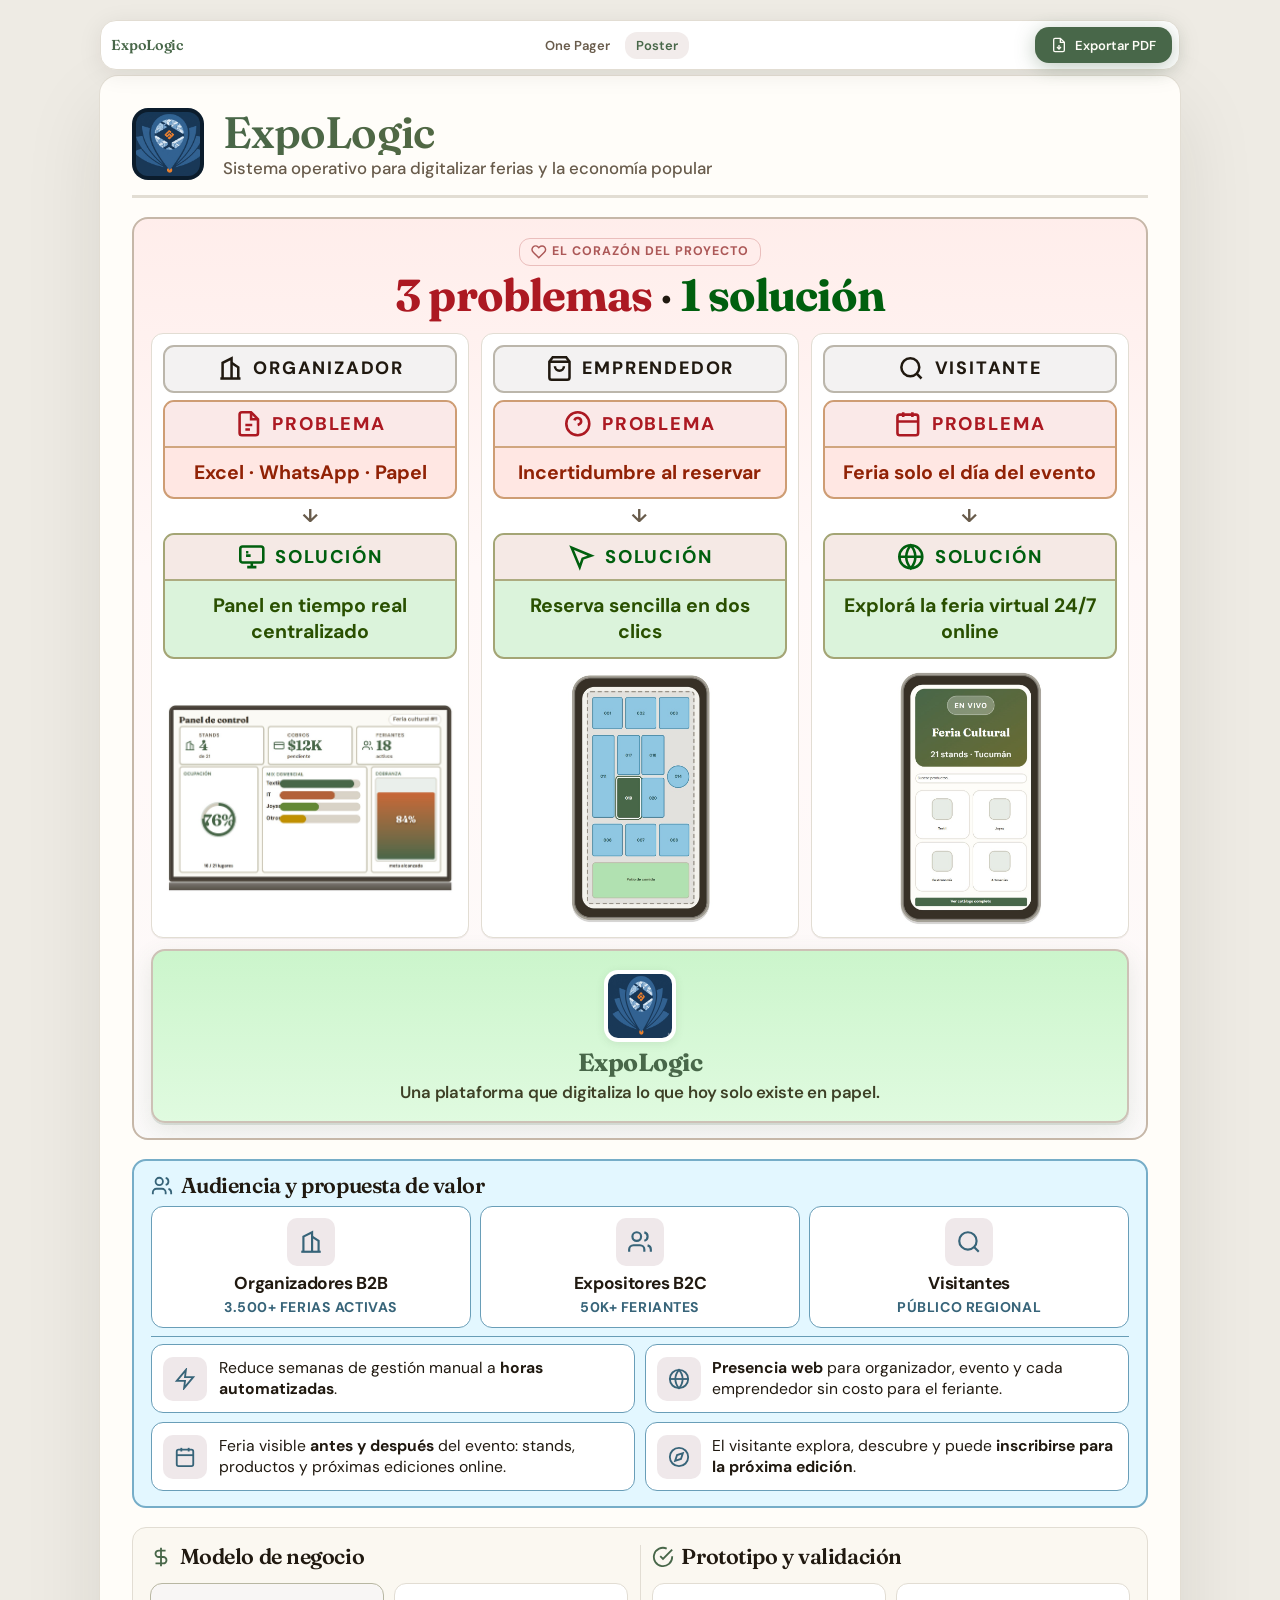
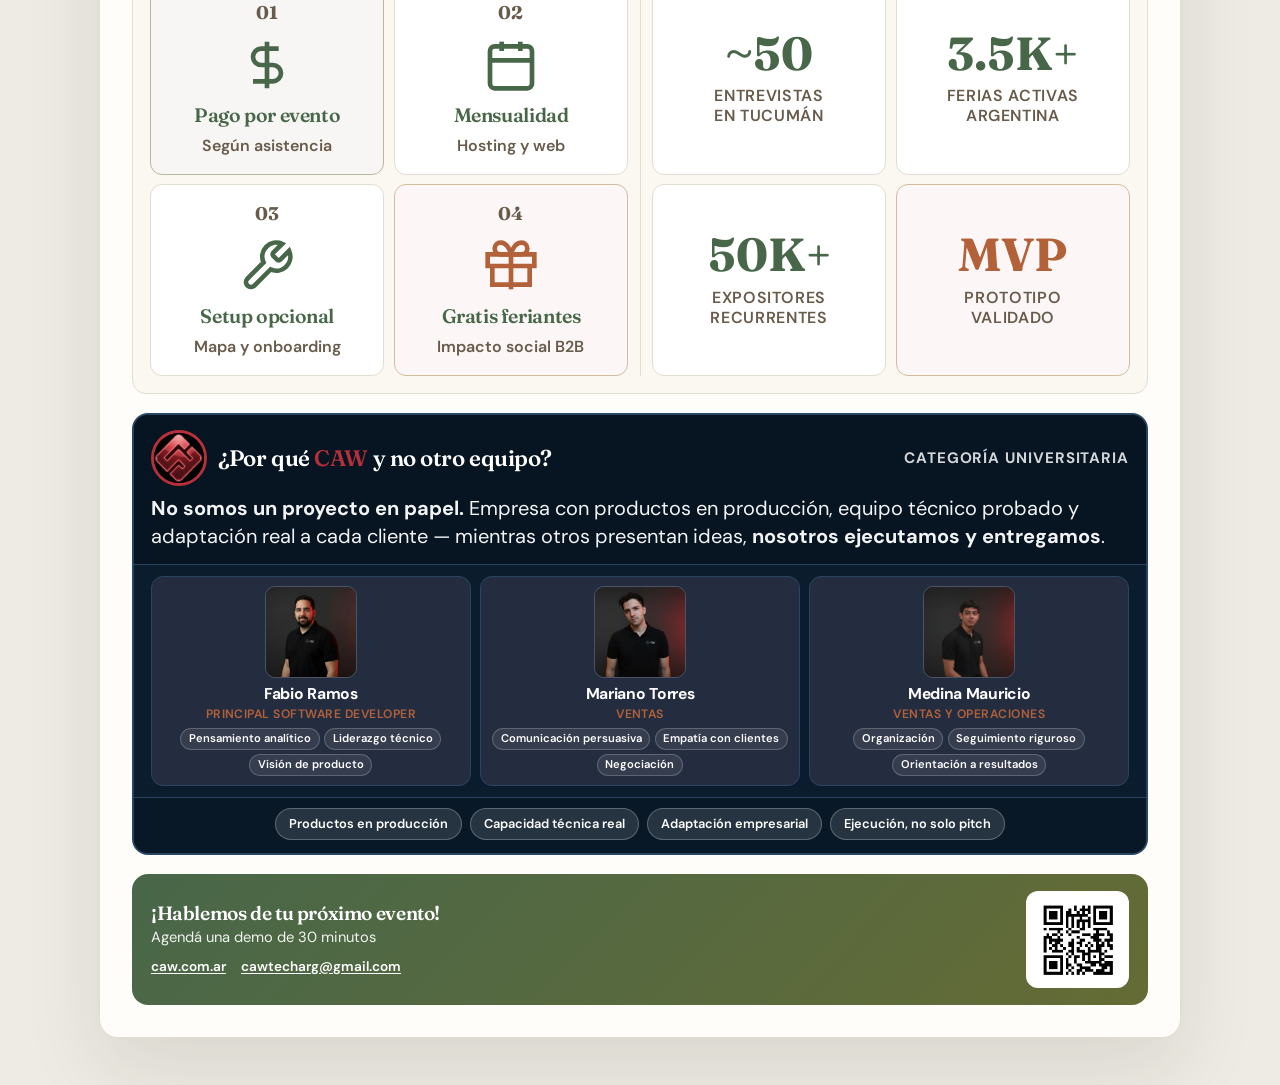
==== commit f22d9b1e: "Enhance poster layout and styling with new badge elements and improved responsiveness Updated CSS to" ====
--- a/poster.html
+++ b/poster.html
@@ -83,14 +83,20 @@
 
       <!-- 2. HERO: 3 problemas · 1 solución + flujo visual -->
       <section class="hero-problems reveal" aria-labelledby="hero-problems-heading">
-        <span class="hero-problems__badge">El corazón del proyecto</span>
+        <span class="hero-problems__badge">
+          <svg class="hero-problems__badge-icon" viewBox="0 0 24 24" fill="none" stroke="currentColor" stroke-width="2.25" aria-hidden="true"><path d="M20.84 4.61a5.5 5.5 0 0 0-7.78 0L12 5.67l-1.06-1.06a5.5 5.5 0 0 0-7.78 7.78l1.06 1.06L12 21.23l7.78-7.78 1.06-1.06a5.5 5.5 0 0 0 0-7.78z"/></svg>
+          <span>El corazón del proyecto</span>
+        </span>
         <h2 id="hero-problems-heading" class="hero-problems__headline">
           <em>3 problemas</em> · <strong class="hero-problems__solution">1 solución</strong>
         </h2>
 
         <div class="hero-actors">
           <article class="hero-actor">
-            <p class="hero-actor__role">Organizador</p>
+            <div class="hero-actor__role">
+              <svg class="hero-actor__role-icon" viewBox="0 0 24 24" fill="none" stroke="currentColor" stroke-width="2.25" aria-hidden="true"><path d="M3 21h18"/><path d="M5 21V7l8-4v18"/><path d="M19 21V11l-6-4"/><path d="M9 9v.01"/><path d="M9 12v.01"/><path d="M9 15v.01"/><path d="M9 18v.01"/></svg>
+              <span>Organizador</span>
+            </div>
             <div class="hero-actor__compare">
               <div class="hero-actor__item hero-actor__item--problem">
                 <div class="hero-actor__item-head">
@@ -122,7 +128,10 @@
           </article>
 
           <article class="hero-actor">
-            <p class="hero-actor__role">Emprendedor / Feriante</p>
+            <div class="hero-actor__role">
+              <svg class="hero-actor__role-icon" viewBox="0 0 24 24" fill="none" stroke="currentColor" stroke-width="2.25" aria-hidden="true"><path d="M6 2 3 6v14a2 2 0 0 0 2 2h14a2 2 0 0 0 2-2V6l-3-4Z"/><path d="M3 6h18"/><path d="M16 10a4 4 0 0 1-8 0"/></svg>
+              <span>Emprendedor</span>
+            </div>
             <div class="hero-actor__compare">
               <div class="hero-actor__item hero-actor__item--problem">
                 <div class="hero-actor__item-head">
@@ -154,7 +163,10 @@
           </article>
 
           <article class="hero-actor">
-            <p class="hero-actor__role">Visitante</p>
+            <div class="hero-actor__role">
+              <svg class="hero-actor__role-icon" viewBox="0 0 24 24" fill="none" stroke="currentColor" stroke-width="2.25" aria-hidden="true"><circle cx="11" cy="11" r="8"/><path d="m21 21-4.3-4.3"/></svg>
+              <span>Visitante</span>
+            </div>
             <div class="hero-actor__compare">
               <div class="hero-actor__item hero-actor__item--problem">
                 <div class="hero-actor__item-head">
@@ -297,14 +309,6 @@
               <p class="biz-item__desc">Impacto social B2B</p>
             </div>
           </div>
-          <div class="revenue-flow" aria-hidden="true">
-            <div class="revenue-flow__bar">
-              <span class="revenue-flow__segment revenue-flow__segment--primary" style="--w: 55%">Evento</span>
-              <span class="revenue-flow__segment" style="--w: 25%">Mensual</span>
-              <span class="revenue-flow__segment revenue-flow__segment--setup" style="--w: 20%">Setup</span>
-            </div>
-            <p class="revenue-flow__caption">Mix de ingresos B2B · Feriantes sin costo</p>
-          </div>
         </div>
 
         <div class="biz-validation__divider" aria-hidden="true"></div>
@@ -332,24 +336,6 @@
               <p class="stat-box__label">Prototipo<br />validado</p>
             </div>
           </div>
-          <div class="validation-ladder" aria-hidden="true">
-            <div class="validation-ladder__step validation-ladder__step--done">
-              <span class="validation-ladder__dot"></span>
-              <span>Entrevistas de campo</span>
-            </div>
-            <div class="validation-ladder__step validation-ladder__step--done">
-              <span class="validation-ladder__dot"></span>
-              <span>MVP funcional</span>
-            </div>
-            <div class="validation-ladder__step validation-ladder__step--active">
-              <span class="validation-ladder__dot"></span>
-              <span>Pilotos NOA</span>
-            </div>
-            <div class="validation-ladder__step">
-              <span class="validation-ladder__dot"></span>
-              <span>Escala nacional</span>
-            </div>
-          </div>
         </div>
       </section>
 
@@ -360,8 +346,8 @@
             <img src="assets/logo-caw.png" alt="" class="caw-unified__logo" width="56" height="56" aria-hidden="true" />
             <h2 id="caw-edge-heading" class="caw-unified__title">
               ¿Por qué <span class="caw-unified__brand">CAW</span> y no otro equipo?
-              <span class="caw-unified__category"> · Categoría Universitaria</span>
             </h2>
+            <span class="caw-unified__category">Categoría Universitaria</span>
           </div>
           <p class="caw-unified__text">
             <strong>No somos un proyecto en papel.</strong> Empresa con productos en producción, equipo técnico probado y adaptación real a cada cliente —
--- a/poster.css
+++ b/poster.css
@@ -14,6 +14,9 @@
   --danger-border: color-mix(in oklch, var(--danger) 28%, var(--border));
   --hero-problem: oklch(0.48 0.18 25);
   --hero-problem-bg: oklch(0.955 0.04 25);
+  --hero-badge: oklch(0.56 0.11 22);
+  --hero-badge-bg: oklch(0.965 0.028 22);
+  --hero-badge-border: oklch(0.84 0.05 22);
   --success: var(--primary);
   --success-bg: color-mix(in oklch, var(--primary) 5%, white);
   --success-border: color-mix(in oklch, var(--primary) 22%, var(--border));
@@ -221,19 +224,33 @@
 }
 
 .hero-problems__badge {
-  display: block;
-  text-align: center;
-  font-size: 0.82rem;
+  display: flex;
+  align-items: center;
+  justify-content: center;
+  gap: 0.45em;
+  width: fit-content;
+  margin: 0 auto 1.2mm;
+  padding: 1.4mm 3mm;
+  font-size: clamp(0.68rem, 1.05vw, 0.78rem);
   font-weight: 700;
   text-transform: uppercase;
-  letter-spacing: 0.14em;
-  color: var(--danger);
-  margin-bottom: 1.5mm;
+  letter-spacing: 0.08em;
+  line-height: 1.1;
+  color: var(--hero-badge);
+  background: var(--hero-badge-bg);
+  border: 1.5px solid var(--hero-badge-border);
+  border-radius: calc(var(--radius) - 1px);
+}
+
+.hero-problems__badge-icon {
+  width: 1.25em;
+  height: 1.25em;
+  flex-shrink: 0;
 }
 
 .hero-problems__headline {
   text-align: center;
-  font-size: clamp(2rem, 4.5vw, 2.8rem);
+  font-size: clamp(2.15rem, 4.8vw, 3rem);
   color: var(--foreground);
   margin-bottom: 4mm;
   line-height: 1.05;
@@ -256,6 +273,7 @@
   gap: 3mm;
   margin-bottom: 3mm;
   min-width: 0;
+  align-items: stretch;
 }
 
 .hero-actor {
@@ -268,37 +286,11 @@
   border: 1px solid var(--border);
   border-radius: var(--radius);
   min-width: 0;
+  height: 100%;
   box-shadow: 0 1px 0 color-mix(in oklch, var(--foreground) 6%, transparent);
 }
 
 .hero-actor__role {
-  font-size: clamp(0.88rem, 1.45vw, 1rem);
-  font-weight: 700;
-  text-transform: uppercase;
-  letter-spacing: 0.07em;
-  color: var(--foreground);
-  text-align: center;
-  margin: 0;
-}
-
-.hero-actor__compare {
-  display: flex;
-  flex-direction: column;
-  align-items: stretch;
-  gap: 2mm;
-  flex-shrink: 0;
-}
-
-.hero-actor__item {
-  display: flex;
-  flex-direction: column;
-  width: 100%;
-  border-radius: calc(var(--radius) - 1px);
-  overflow: hidden;
-  border: 2px solid transparent;
-}
-
-.hero-actor__item-head {
   display: flex;
   align-items: center;
   justify-content: center;
@@ -309,6 +301,48 @@
   text-transform: uppercase;
   letter-spacing: 0.1em;
   line-height: 1.1;
+  color: var(--foreground);
+  text-align: center;
+  margin: 0;
+  border-radius: calc(var(--radius) - 1px);
+  border: 2px solid color-mix(in oklch, var(--foreground) 18%, var(--border));
+  background: color-mix(in oklch, var(--foreground) 5%, white);
+}
+
+.hero-actor__role-icon {
+  width: 1.5em;
+  height: 1.5em;
+  flex-shrink: 0;
+}
+
+.hero-actor__compare {
+  display: flex;
+  flex-direction: column;
+  align-items: stretch;
+  gap: 2mm;
+  flex-shrink: 0;
+}
+
+.hero-actor__item {
+  display: flex;
+  flex-direction: column;
+  width: 100%;
+  border-radius: calc(var(--radius) - 1px);
+  overflow: hidden;
+  border: 2px solid transparent;
+}
+
+.hero-actor__item-head {
+  display: flex;
+  align-items: center;
+  justify-content: center;
+  gap: 0.55em;
+  padding: 2.2mm 3mm;
+  font-size: clamp(0.92rem, 1.55vw, 1.12rem);
+  font-weight: 800;
+  text-transform: uppercase;
+  letter-spacing: 0.1em;
+  line-height: 1.1;
 }
 
 .hero-actor__item-icon {
@@ -365,13 +399,16 @@
 }
 
 .hero-mockup {
-  margin: 0;
+  margin: 1mm 0 0;
   overflow: hidden;
   min-width: 0;
-  flex: 0 0 auto;
-  margin-top: auto;
+  flex: 1 1 auto;
+  min-height: 0;
   align-self: stretch;
   width: 100%;
+  display: flex;
+  align-items: center;
+  justify-content: center;
 }
 
 .hero-mockup__img {
@@ -380,7 +417,7 @@
   height: auto;
   max-width: 100%;
   object-fit: contain;
-  object-position: center bottom;
+  object-position: center center;
 }
 
 .hero-mockup--laptop {
@@ -759,7 +796,7 @@
 .biz-validation {
   display: grid;
   grid-template-columns: minmax(0, 1fr) 1px minmax(0, 1fr);
-  grid-template-rows: auto minmax(0, 1fr) auto;
+  grid-template-rows: auto minmax(0, 1fr);
   gap: 0;
   align-items: stretch;
   padding: 4.5mm;
@@ -772,7 +809,7 @@
 .biz-validation__col {
   display: grid;
   grid-template-rows: subgrid;
-  grid-row: span 3;
+  grid-row: span 2;
   gap: 2.5mm;
   min-width: 0;
   padding: 0 3mm;
@@ -789,7 +826,7 @@
 .biz-validation__divider {
   width: 1px;
   background: var(--border);
-  grid-row: span 3;
+  grid-row: span 2;
   align-self: stretch;
 }
 
@@ -812,7 +849,7 @@
   justify-content: center;
   height: 100%;
   min-height: 0;
-  padding: 4.5mm 3mm;
+  padding: 6mm 3.5mm;
   box-sizing: border-box;
   text-align: center;
 }
@@ -842,13 +879,13 @@
 }
 
 .biz-validation__grid .stat-box__value {
-  font-size: clamp(1.65rem, 3.2vw, 2.05rem);
+  font-size: clamp(2.15rem, 4.4vw, 2.9rem);
   line-height: 1;
 }
 
 .biz-validation__grid .stat-box__label {
-  font-size: clamp(0.82rem, 1.55vw, 0.95rem);
-  margin-top: 2mm;
+  font-size: clamp(0.88rem, 1.65vw, 1rem);
+  margin-top: 2.5mm;
   line-height: 1.25;
 }
 
@@ -1146,15 +1183,18 @@
   align-items: center;
   gap: 3mm;
   min-width: 0;
+  width: 100%;
 }
 
 .caw-unified__logo {
   width: 56px;
   height: 56px;
-  border-radius: var(--radius);
-  background: white;
-  padding: 5px;
+  border-radius: 50%;
+  background: transparent;
+  padding: 0;
+  border: 3px solid var(--caw-brand);
   flex-shrink: 0;
+  object-fit: cover;
 }
 
 .caw-unified__title {
@@ -1163,6 +1203,7 @@
   margin: 0;
   line-height: 1.2;
   min-width: 0;
+  flex: 1 1 auto;
 }
 
 .caw-unified__brand {
@@ -1170,16 +1211,20 @@
 }
 
 .caw-unified__category {
-  font-size: 0.82em;
-  font-weight: 600;
-  color: color-mix(in oklch, white 72%, transparent);
+  font-size: clamp(0.82rem, 1.35vw, 0.95rem);
+  font-weight: 700;
+  text-transform: uppercase;
+  letter-spacing: 0.06em;
+  color: color-mix(in oklch, white 82%, transparent);
   white-space: nowrap;
+  margin-left: auto;
+  flex-shrink: 0;
 }
 
 .caw-unified__text {
-  font-size: clamp(0.92rem, 1.5vw, 1.02rem);
-  line-height: 1.38;
-  opacity: 0.92;
+  font-size: clamp(1.05rem, 1.85vw, 1.25rem);
+  line-height: 1.42;
+  opacity: 0.95;
   margin: 0;
 }
 
@@ -1597,8 +1642,9 @@
     }
 
     .hero-problems__badge {
-      font-size: clamp(0.7rem, 2.8vw, 0.82rem);
-      letter-spacing: 0.1em;
+      font-size: clamp(0.62rem, 2.4vw, 0.72rem);
+      letter-spacing: 0.08em;
+      padding: 0.35rem 0.65rem;
     }
 
     .hero-problems__headline {
@@ -1753,7 +1799,7 @@
     }
 
     .biz-validation__grid .stat-box__value {
-      font-size: clamp(1.45rem, 5.5vw, 1.85rem);
+      font-size: clamp(1.85rem, 6vw, 2.35rem);
     }
 
     .biz-validation__grid .stat-box__label {
@@ -1809,6 +1855,9 @@
 
     .caw-unified__category {
       white-space: normal;
+      margin-left: 0;
+      width: 100%;
+      text-align: right;
     }
 
     .caw-unified__text {
@@ -1955,7 +2004,7 @@
 body.is-print-prep .audience-value__title { font-size: 1.2rem; }
 body.is-print-prep .biz-validation__title { font-size: 1.2rem; }
 body.is-print-prep .caw-unified__title { font-size: 1.15rem; }
-body.is-print-prep .caw-unified__text { font-size: 0.92rem; line-height: 1.38; }
+body.is-print-prep .caw-unified__text { font-size: 1.08rem; line-height: 1.42; }
 body.is-print-prep .people-cards.people-cards--inline { grid-template-columns: repeat(3, minmax(0, 1fr)); gap: 3mm; }
 body.is-print-prep .people-card.people-card--compact { padding: 3mm; gap: 2mm; }
 body.is-print-prep .people-card.people-card--compact .people-card__name { font-size: 0.92rem; }
@@ -1965,8 +2014,8 @@
 body.is-print-prep .caw-unified__pill { font-size: 0.72rem; padding: 1.5mm 3mm; }
 
 body.is-print-prep .hero-problems { padding: 5mm 4.5mm 4mm; }
-body.is-print-prep .hero-problems__headline { font-size: 2.15rem; margin-bottom: 3.5mm; }
-body.is-print-prep .hero-problems__badge { font-size: 0.82rem; margin-bottom: 2mm; }
+body.is-print-prep .hero-problems__headline { font-size: 2.35rem; margin-bottom: 3.5mm; }
+body.is-print-prep .hero-problems__badge { font-size: 0.72rem; margin-bottom: 1.5mm; padding: 1.4mm 3mm; }
 body.is-print-prep .audience-value,
 body.is-print-prep .biz-validation,
 body.is-print-prep .caw-unified,
@@ -1979,20 +2028,27 @@
   grid-template-columns: repeat(3, minmax(0, 1fr));
   gap: 3mm;
   margin-bottom: 3mm;
+  align-items: stretch;
 }
 body.is-print-prep .hero-actor {
   padding: 3mm;
   gap: 2mm;
   min-height: 0;
-}
-
-body.is-print-prep .hero-actor__role { font-size: 0.92rem; }
+  height: 100%;
+}
+
+body.is-print-prep .hero-actor__role { font-size: 1rem; padding: 2.2mm 3mm; }
+body.is-print-prep .hero-actor__role-icon { width: 1.45em; height: 1.45em; }
 body.is-print-prep .hero-actor__item-head { font-size: 1rem; padding: 2.2mm 3mm; }
 body.is-print-prep .hero-actor__item-body { font-size: 1.05rem; padding: 3mm 3.5mm; }
 body.is-print-prep .hero-actor__item-icon { width: 1.45em; height: 1.45em; }
 body.is-print-prep .hero-mockup {
-  margin-top: auto;
-  flex-shrink: 0;
+  margin-top: 1mm;
+  flex: 1 1 auto;
+  min-height: 0;
+  display: flex;
+  align-items: center;
+  justify-content: center;
 }
 
 body.is-print-prep .hero-mockup--laptop {
@@ -2013,7 +2069,14 @@
 body.is-print-prep .hero-problems__foot-text { font-size: 1.05rem; }
 body.is-print-prep .hero-problems__foot-brand { font-size: 1.35rem; }
 body.is-print-prep .hero-problems__foot-logo { width: 36mm; height: 36mm; }
-body.is-print-prep .caw-unified__logo { width: 44mm; height: 44mm; padding: 1mm; }
+body.is-print-prep .caw-unified__logo {
+  width: 44mm;
+  height: 44mm;
+  padding: 0;
+  border-radius: 50%;
+  border: 3px solid var(--caw-brand);
+  background: transparent;
+}
 body.is-print-prep .people-card__photo-wrap { width: 56mm; height: 56mm; max-width: 56mm; }
 body.is-print-prep .validation-ladder__dot { width: 12px; height: 12px; }
 
@@ -2087,7 +2150,7 @@
   min-height: 52mm;
 }
 body.is-print-prep .biz-validation__grid .biz-item__icon { width: 32mm; height: 32mm; }
-body.is-print-prep .biz-validation__grid .stat-box__value { font-size: 2rem; }
+body.is-print-prep .biz-validation__grid .stat-box__value { font-size: 2.45rem; }
 body.is-print-prep .biz-validation__grid .stat-box__label { font-size: 0.82rem; }
 body.is-print-prep .biz-validation__grid .biz-item h4 { font-size: 1.05rem; }
 body.is-print-prep .biz-validation__grid .biz-item__desc { font-size: 0.88rem; }
@@ -2215,8 +2278,8 @@
   .poster-header__tagline { font-size: 0.88rem !important; }
 
   .hero-problems { padding: 5mm 4.5mm 4mm !important; }
-  .hero-problems__headline { font-size: 2.15rem !important; margin-bottom: 3.5mm !important; }
-  .hero-problems__badge { font-size: 0.82rem !important; margin-bottom: 2mm !important; }
+  .hero-problems__headline { font-size: 2.35rem !important; margin-bottom: 3.5mm !important; }
+  .hero-problems__badge { font-size: 0.72rem !important; margin-bottom: 1.5mm !important; padding: 1.4mm 3mm !important; }
 
   .audience-value,
   .biz-validation,
@@ -2244,21 +2307,28 @@
     grid-template-columns: repeat(3, minmax(0, 1fr)) !important;
     gap: 3mm !important;
     margin-bottom: 3mm !important;
+    align-items: stretch !important;
   }
 
   .hero-actor {
     padding: 3mm !important;
     gap: 2mm !important;
-  }
-
-  .hero-actor__role { font-size: 0.92rem !important; }
+    height: 100% !important;
+  }
+
+  .hero-actor__role { font-size: 1rem !important; padding: 2.2mm 3mm !important; }
+  .hero-actor__role-icon { width: 1.45em !important; height: 1.45em !important; }
   .hero-actor__item-head { font-size: 1rem !important; padding: 2.2mm 3mm !important; }
   .hero-actor__item-body { font-size: 1.05rem !important; padding: 3mm 3.5mm !important; }
   .hero-actor__item-icon { width: 1.45em !important; height: 1.45em !important; }
 
   .hero-mockup {
-    margin-top: auto !important;
-    flex-shrink: 0 !important;
+    margin-top: 1mm !important;
+    flex: 1 1 auto !important;
+    min-height: 0 !important;
+    display: flex !important;
+    align-items: center !important;
+    justify-content: center !important;
   }
 
   .hero-mockup--laptop {
@@ -2375,7 +2445,7 @@
   .biz-validation__grid > .biz-item,
   .biz-validation__grid > .stat-box { padding: 4mm 3mm !important; }
 
-  .biz-validation__grid .stat-box__value { font-size: 2rem !important; }
+  .biz-validation__grid .stat-box__value { font-size: 2.45rem !important; }
   .biz-validation__grid .stat-box__label { font-size: 0.82rem !important; }
   .biz-validation__grid .biz-item h4 { font-size: 1.05rem !important; }
   .biz-validation__grid .biz-item__desc { font-size: 0.88rem !important; }
@@ -2397,8 +2467,16 @@
   .caw-unified__header { padding: 4mm 4.5mm 3.5mm !important; gap: 2.5mm !important; }
   .caw-unified__body { padding: 3mm 4.5mm !important; }
   .caw-unified__title { font-size: 1.15rem !important; }
-  .caw-unified__text { font-size: 0.92rem !important; line-height: 1.38 !important; }
-  .caw-unified__logo { width: 44mm !important; height: 44mm !important; padding: 1mm !important; }
+  .caw-unified__text { font-size: 1.08rem !important; line-height: 1.42 !important; }
+  .caw-unified__logo {
+    width: 44mm !important;
+    height: 44mm !important;
+    padding: 0 !important;
+    border-radius: 50% !important;
+    border: 3px solid var(--caw-brand) !important;
+    background: transparent !important;
+  }
+  .caw-unified__category { margin-left: auto !important; }
   .caw-unified__footer { padding: 3mm 4.5mm 3.5mm !important; }
   .caw-unified__pill { font-size: 0.72rem !important; padding: 1.5mm 3mm !important; }
 
